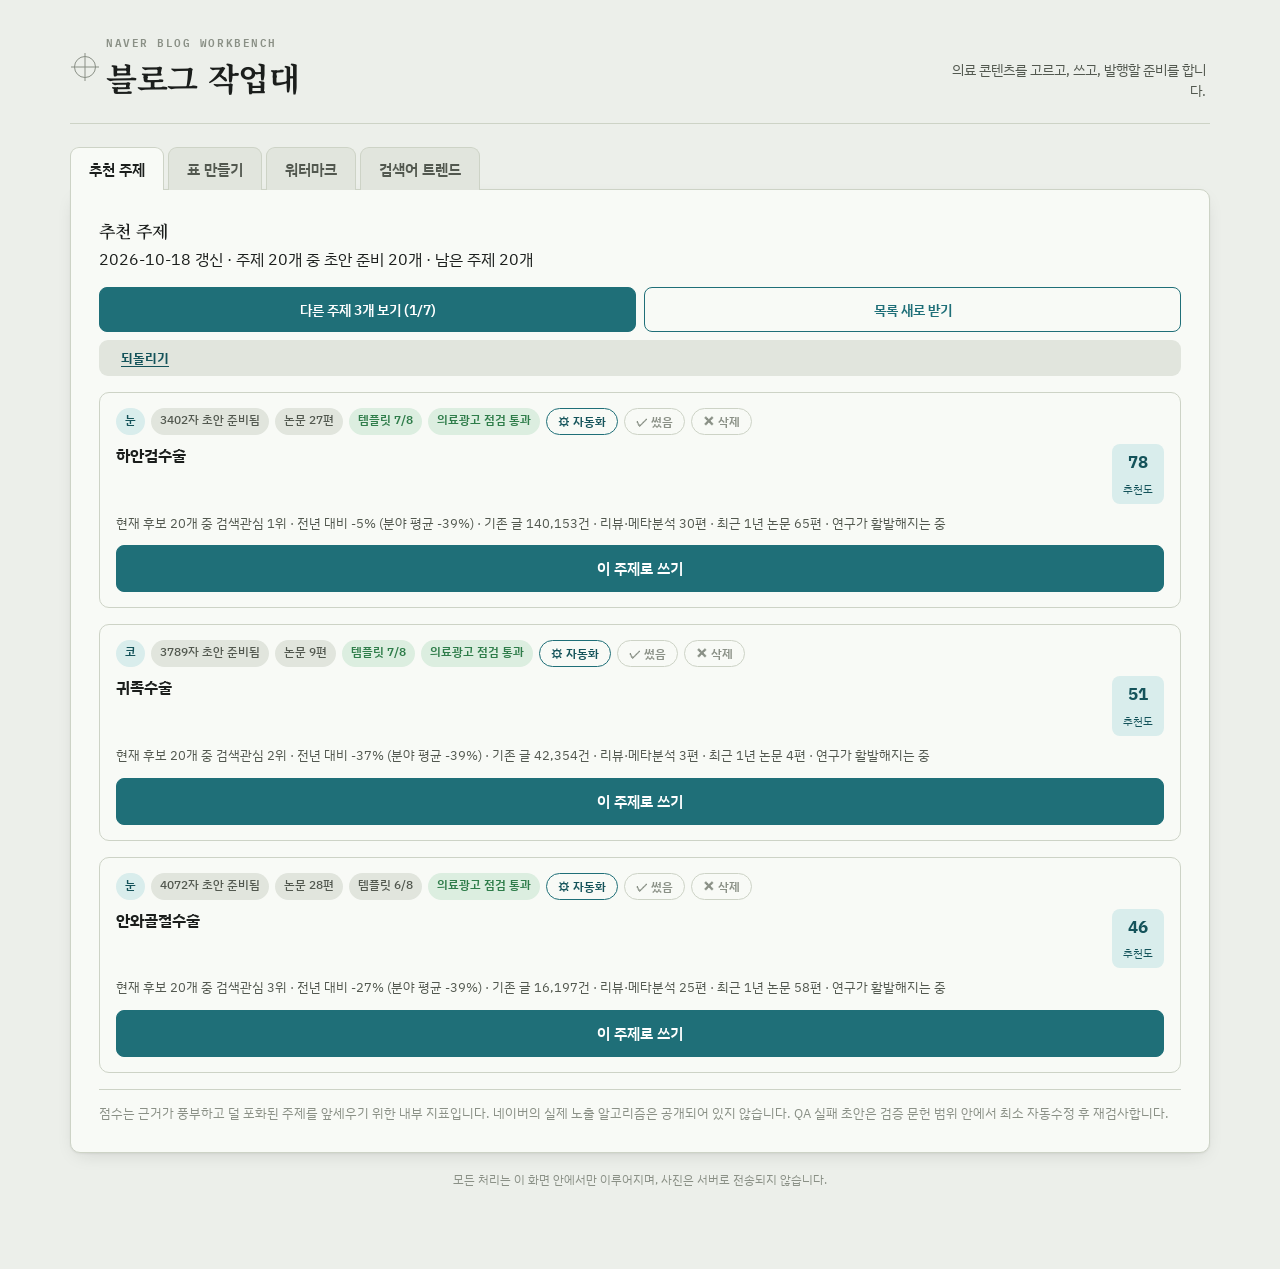
==== index.html @ 7693524a "Open the blog image ChatGPT project directly" ====
<!doctype html>
<html lang="ko">
<head>
<meta charset="utf-8">
<meta name="viewport" content="width=device-width, initial-scale=1, viewport-fit=cover">
<meta name="theme-color" content="#1F6F78">
<meta name="mobile-web-app-capable" content="yes">
<meta name="apple-mobile-web-app-capable" content="yes">
<meta name="apple-mobile-web-app-status-bar-style" content="black-translucent">
<meta name="apple-mobile-web-app-title" content="블로그 작업대">
<link rel="manifest" href="manifest.webmanifest">
<link rel="icon" href="icon-192.png">
<link rel="apple-touch-icon" href="icon-192.png">
<title>블로그 작업대</title>
</head>
<body>
<link rel="stylesheet" href="https://fonts.googleapis.com/css2?family=Noto+Serif+KR:wght@500;600;700&family=IBM+Plex+Sans+KR:wght@400;500;600;700&family=IBM+Plex+Mono:wght@500;600;700&display=swap">
<style>
  :root{
    --ink:#1B1E1C;
    --ink-soft:#52584F;
    --ink-faint:#8A9086;
    --paper:#ECEFEA;
    --paper-raised:#F8FAF6;
    --paper-sunken:#E1E5DD;
    --line:#CDD3C6;
    --accent:#1F6F78;
    --accent-strong:#14535A;
    --accent-soft:#D9EDEC;
    --good:#2F7D4A;
    --good-soft:#DCEEE0;
    --warn:#B87A1E;
    --warn-soft:#F3E7D2;
    --bad:#B8422E;
    --bad-soft:#F4DFD8;
    --shadow: 0 1px 2px rgba(27,30,28,0.06), 0 6px 20px -8px rgba(27,30,28,0.18);
    --radius: 10px;
  }
  @media (prefers-color-scheme: dark){
    :root:not([data-theme="light"]){
      --ink:#E9ECE6;
      --ink-soft:#A8AFA1;
      --ink-faint:#6E7468;
      --paper:#141713;
      --paper-raised:#1B1F1A;
      --paper-sunken:#10130F;
      --line:#33382F;
      --accent:#4FB8BE;
      --accent-strong:#7DD3D8;
      --accent-soft:#1E3A3A;
      --good:#5CB980;
      --good-soft:#1E332A;
      --warn:#E0A94A;
      --warn-soft:#3A2E1A;
      --bad:#E27860;
      --bad-soft:#3A241F;
      --shadow: 0 1px 2px rgba(0,0,0,0.3), 0 8px 24px -8px rgba(0,0,0,0.5);
    }
  }
  :root[data-theme="dark"]{
    --ink:#E9ECE6;
    --ink-soft:#A8AFA1;
    --ink-faint:#6E7468;
    --paper:#141713;
    --paper-raised:#1B1F1A;
    --paper-sunken:#10130F;
    --line:#33382F;
    --accent:#4FB8BE;
    --accent-strong:#7DD3D8;
    --accent-soft:#1E3A3A;
    --good:#5CB980;
    --good-soft:#1E332A;
    --warn:#E0A94A;
    --warn-soft:#3A2E1A;
    --bad:#E27860;
    --bad-soft:#3A241F;
    --shadow: 0 1px 2px rgba(0,0,0,0.3), 0 8px 24px -8px rgba(0,0,0,0.5);
  }

  *{box-sizing:border-box;}
  html,body{margin:0;padding:0;}
  body{
    background:var(--paper);
    color:var(--ink);
    font-family:"IBM Plex Sans KR","Apple SD Gothic Neo","Malgun Gothic",sans-serif;
    line-height:1.5;
    -webkit-font-smoothing:antialiased;
  }
  ::selection{ background:var(--accent-soft); color:var(--accent-strong); }

  .app{ max-width:1180px; margin:0 auto; padding:28px 20px 80px; }

  /* ---------- masthead ---------- */
  .masthead{
    display:flex; align-items:flex-end; justify-content:space-between; gap:16px;
    padding:6px 4px 22px;
    border-bottom:1px solid var(--line);
    margin-bottom:22px;
    flex-wrap:wrap;
  }
  .masthead-mark{
    display:flex; align-items:center; gap:10px;
  }
  .reg-mark{
    width:22px; height:22px; flex:none; position:relative;
    border:1px solid var(--ink-faint); border-radius:50%;
  }
  .reg-mark::before,.reg-mark::after{
    content:""; position:absolute; background:var(--ink-faint);
  }
  .reg-mark::before{ left:50%; top:-4px; bottom:-4px; width:1px; transform:translateX(-50%);}
  .reg-mark::after{ top:50%; left:-4px; right:-4px; height:1px; transform:translateY(-50%);}
  .kicker{
    font-family:"IBM Plex Mono",monospace; font-size:11px; letter-spacing:.14em;
    text-transform:uppercase; color:var(--ink-faint); font-weight:600;
  }
  h1{
    font-family:"Noto Serif KR",serif; font-weight:700;
    font-size:clamp(24px,3.4vw,32px); margin:2px 0 0; text-wrap:balance;
    letter-spacing:-.01em;
  }
  .tagline{
    margin:0; color:var(--ink-soft); font-size:14px; max-width:32ch; text-align:right;
  }

  /* ---------- tabs ---------- */
  /* Four tabs overflow a phone, so the strip scrolls sideways rather than
     wrapping — that keeps `main`'s top-left square corner meeting the row. */
  .tabs{
    display:flex; gap:4px; margin-bottom:0; overflow-x:auto;
    scrollbar-width:none; -ms-overflow-style:none;
  }
  .tabs::-webkit-scrollbar{ display:none; }
  .tab{
    font-family:"IBM Plex Sans KR",sans-serif; font-weight:600; font-size:14.5px;
    padding:11px 18px; border:1px solid var(--line); border-bottom:none;
    border-radius:9px 9px 0 0; background:var(--paper-sunken); color:var(--ink-soft);
    cursor:pointer; position:relative; top:1px; flex:none; white-space:nowrap;
  }
  @media (max-width:560px){ .tab{ padding:10px 13px; font-size:13.5px; } }
  .tab.active{
    background:var(--paper-raised); color:var(--ink); border-color:var(--line);
  }
  .tab:not(.active):hover{ color:var(--ink); background:var(--paper); }
  .tab:focus-visible{ outline:2px solid var(--accent); outline-offset:2px; }

  main{
    background:var(--paper-raised); border:1px solid var(--line); border-radius:0 10px 10px 10px;
    box-shadow:var(--shadow); padding:28px; margin-top:-1px;
  }
  .panel{ display:none; }
  .panel.active{ display:block; }

  /* ---------- generic building blocks ---------- */
  .grid2{ display:grid; grid-template-columns: 1fr 1fr; gap:26px; align-items:start; }
  @media (max-width:860px){ .grid2{ grid-template-columns:1fr; } }

  .field{ margin-bottom:18px; }
  .field label{
    display:flex; justify-content:space-between; align-items:baseline; gap:8px;
    font-size:13px; font-weight:600; color:var(--ink-soft); margin-bottom:6px;
  }
  .field label .count{
    font-family:"IBM Plex Mono",monospace; font-size:11.5px; color:var(--ink-faint);
    font-variant-numeric:tabular-nums; font-weight:500;
  }
  .field .hint{ font-size:12px; color:var(--ink-faint); margin-top:5px; }
  /* Deliberately plain: only standard properties, nothing that could stop a
     mobile browser handing taps and keystrokes to the control. 16px avoids
     Android/iOS zoom-on-focus. */
  input[type="text"], textarea, select{
    width:100%; font-family:inherit; font-size:16px; color:var(--ink);
    background:var(--paper-sunken); border:1px solid var(--line); border-radius:8px;
    padding:12px; resize:vertical;
  }
  input[type="text"]:focus, textarea:focus, select:focus{
    outline:none; border-color:var(--accent); box-shadow:0 0 0 3px var(--accent-soft);
  }
  textarea{ min-height:170px; line-height:1.6; }
  .paste-row{ display:flex; gap:8px; margin-bottom:8px; }
  .paste-row .btn{ flex:1; padding:13px 10px; font-size:14.5px; }

  h2.section-title{
    font-family:"Noto Serif KR",serif; font-size:17px; font-weight:600; margin:0 0 16px;
  }

  /* ---------- SEO score dial ---------- */
  .score-wrap{ display:flex; align-items:center; gap:18px; margin-bottom:20px; }
  .score-dial{ position:relative; width:104px; height:104px; flex:none; }
  .score-dial svg{ transform:rotate(-90deg); }
  .score-num{
    position:absolute; inset:0; display:flex; align-items:center; justify-content:center;
    flex-direction:column;
  }
  .score-num strong{
    font-family:"IBM Plex Mono",monospace; font-size:28px; font-variant-numeric:tabular-nums;
    line-height:1;
  }
  .score-num span{ font-size:9.5px; color:var(--ink-faint); letter-spacing:.06em; margin-top:2px;}
  .score-label-block{ }
  .score-tier{ font-family:"Noto Serif KR",serif; font-weight:600; font-size:16px; margin:0 0 3px;}
  .score-sub{ font-size:12.5px; color:var(--ink-soft); margin:0; max-width:34ch; }

  .checks{ display:flex; flex-direction:column; gap:10px; }
  .check-row{
    border:1px solid var(--line); border-radius:8px; padding:10px 12px; background:var(--paper);
  }
  .check-head{ display:flex; align-items:center; gap:8px; }
  .dot{ width:8px; height:8px; border-radius:50%; flex:none; }
  .dot.good{ background:var(--good); }
  .dot.warn{ background:var(--warn); }
  .dot.bad{ background:var(--bad); }
  .dot.neutral{ background:var(--ink-faint); }
  .check-title{ font-size:13.5px; font-weight:600; flex:1; }
  .check-detail{ font-size:12.5px; color:var(--ink-soft); margin:6px 0 0; line-height:1.55; }
  .meter{
    position:relative; height:6px; border-radius:4px; background:var(--paper-sunken);
    margin-top:8px; overflow:hidden;
  }
  .meter .zone{ position:absolute; top:0; bottom:0; background:var(--good-soft); }
  .meter .fill{ position:absolute; top:0; bottom:0; left:0; border-radius:4px; transition:width .2s ease; }
  .meter .fill.good{ background:var(--good); }
  .meter .fill.warn{ background:var(--warn); }
  .meter .fill.bad{ background:var(--bad); }

  /* ---------- watermark tool ---------- */
  .dropzone{
    display:block; border:1.5px dashed var(--line); border-radius:10px; padding:22px; text-align:center;
    cursor:pointer; background:var(--paper); transition:border-color .15s, background .15s;
  }
  .dropzone.drag{ border-color:var(--accent); background:var(--accent-soft); }
  .dropzone p{ margin:6px 0 0; font-size:13px; color:var(--ink-soft); }
  .dropzone strong{ font-family:"Noto Serif KR",serif; font-size:14.5px; }
  .dropzone:focus-visible{ outline:2px solid var(--accent); outline-offset:2px; }
  .native-file-fallback{
    display:block; width:100%; margin-top:8px; font-size:12.5px; color:var(--ink-soft);
    font-family:inherit;
  }

  .thumbstrip{ display:flex; flex-wrap:wrap; gap:8px; margin-top:12px; }
  .thumb{
    position:relative; width:64px; height:64px; border-radius:7px; overflow:hidden;
    border:2px solid var(--line); cursor:pointer; background:var(--paper-sunken);
  }
  .thumb.selected{ border-color:var(--accent); }
  .thumb img{ width:100%; height:100%; object-fit:cover; display:block; }
  .thumb .rm{
    position:absolute; top:2px; right:2px; width:16px; height:16px; border-radius:50%;
    background:rgba(0,0,0,.55); color:#fff; border:none; font-size:10px; line-height:16px;
    padding:0; cursor:pointer;
  }

  .seg{ display:flex; border:1px solid var(--line); border-radius:8px; overflow:hidden; }
  .seg button{
    flex:1; padding:9px 10px; font-size:13px; font-weight:600; font-family:inherit;
    background:var(--paper-sunken); color:var(--ink-soft); border:none; cursor:pointer;
    border-right:1px solid var(--line);
  }
  .seg button:last-child{ border-right:none; }
  .seg button.active{ background:var(--accent); color:#fff; }

  .posgrid{
    display:grid; grid-template-columns:repeat(3,1fr); gap:5px; width:132px;
  }
  .posgrid button{
    width:40px; height:40px; border:1px solid var(--line); background:var(--paper-sunken);
    border-radius:6px; cursor:pointer; position:relative;
  }
  .posgrid button::after{
    content:""; position:absolute; width:7px; height:7px; border-radius:50%;
    background:var(--ink-faint); top:50%; left:50%; transform:translate(-50%,-50%);
  }
  .posgrid button.active{ background:var(--accent-soft); border-color:var(--accent); }
  .posgrid button.active::after{ background:var(--accent); }

  .slider-row{ display:flex; align-items:center; gap:10px; }
  .slider-row input[type=range]{ flex:1; accent-color:var(--accent); }
  .slider-row .val{
    font-family:"IBM Plex Mono",monospace; font-size:12px; width:44px; text-align:right;
    color:var(--ink-soft); font-variant-numeric:tabular-nums;
  }
  .row2{ display:grid; grid-template-columns:1fr 1fr; gap:12px; }
  .swatch-row{ display:flex; align-items:center; gap:10px; }
  input[type=color]{
    width:38px; height:32px; padding:0; border:1px solid var(--line); border-radius:6px;
    background:none; cursor:pointer;
  }

  .preview-frame{
    border:1px solid var(--line); border-radius:10px; overflow:hidden; background:
      repeating-conic-gradient(var(--paper-sunken) 0% 25%, var(--paper) 0% 50%) 0 0/16px 16px;
    display:flex; align-items:center; justify-content:center; min-height:220px;
  }
  .preview-frame canvas{ max-width:100%; display:block; }
  .preview-empty{ color:var(--ink-faint); font-size:13px; padding:60px 20px; text-align:center; }

  .btn{
    font-family:inherit; font-weight:600; font-size:13.5px; padding:10px 18px;
    border-radius:8px; border:1px solid var(--accent); background:var(--accent); color:#fff;
    cursor:pointer;
  }
  .btn:hover{ background:var(--accent-strong); border-color:var(--accent-strong); }
  .btn.ghost{ background:transparent; color:var(--accent); }
  .btn.ghost:hover{ background:var(--accent-soft); }
  .btn:disabled{ opacity:.45; cursor:not-allowed; background:var(--ink-faint); border-color:var(--ink-faint); }
  .btn-row{ display:flex; gap:10px; margin-top:14px; flex-wrap:wrap; }

  /* 표 만들기. 칸은 눌러서 고칠 수 있고(붙여 넣기 전에 숫자 하나 고치려고 다시
     만드는 건 낭비다), 복사는 화면이 아니라 이 칸들에서 바로 읽어 간다. */
  .tbl-title{ font-weight:700; font-size:15px; margin:18px 0 8px; }
  .tbl-wrap{ overflow-x:auto; border:1px solid var(--line); border-radius:var(--radius); background:var(--paper-raised); }
  .tbl-grid{ border-collapse:collapse; width:100%; font-size:13px; }
  .tbl-grid th, .tbl-grid td{
    border:1px solid var(--line); padding:8px 10px; text-align:left;
    min-width:84px; vertical-align:top; line-height:1.5;
  }
  .tbl-grid th{ background:var(--paper-sunken); font-weight:600; }
  .tbl-grid [contenteditable]:focus{ outline:2px solid var(--accent); outline-offset:-2px; }
  .tbl-grid td.copied, .tbl-grid th.copied{ background:var(--good-soft); }
  .tbl-caption{ font-size:12px; color:var(--ink-faint); margin:8px 0 0; }
  .tbl-warn{
    margin-top:12px; padding:10px 12px; border-radius:8px;
    background:var(--warn-soft); color:var(--ink); font-size:12.5px; line-height:1.6;
  }
  .tbl-how{ margin-top:22px; font-size:12.5px; color:var(--ink-soft); }
  .tbl-how summary{ cursor:pointer; font-weight:600; color:var(--accent); }
  .tbl-how ol{ margin:10px 0 0; padding-left:20px; line-height:1.8; }

  .status-line{
    font-family:"IBM Plex Mono",monospace; font-size:12px; color:var(--ink-soft);
    margin-top:10px; min-height:16px;
  }

  .card{
    border:1px solid var(--line); border-radius:10px; padding:18px; background:var(--paper);
    margin-bottom:16px;
  }
  .template-steps{ display:grid; gap:10px; margin:14px 0; }
  .template-step{ display:flex; gap:10px; align-items:flex-start; padding:12px 14px; background:var(--paper-sunken); border-radius:10px; }
  .template-step b{ flex:0 0 24px; width:24px; height:24px; border-radius:50%; display:grid; place-items:center; background:var(--ink); color:var(--paper); font-size:12px; }
  .template-step span{ line-height:1.55; }
  .template-output{ min-height:300px; font-family:'IBM Plex Mono',monospace; font-size:12px; line-height:1.65; }
  .template-checks{ display:grid; gap:8px; margin-top:12px; }
  .template-check{ display:flex; gap:8px; align-items:flex-start; font-size:13px; line-height:1.45; }
  .template-check::before{ content:'✓'; color:var(--good); font-weight:800; }

  footer.note{
    margin-top:18px; font-size:12px; color:var(--ink-faint); text-align:center;
  }

  /* ---------- pre-publish check ---------- */
  .manual-list{ display:flex; flex-direction:column; gap:2px; }
  .manual-item{
    display:flex; align-items:flex-start; gap:10px; padding:10px 12px;
    border:1px solid var(--line); border-radius:8px; background:var(--paper);
    cursor:pointer; margin-bottom:6px;
  }
  .manual-item input{ margin:2px 0 0; width:17px; height:17px; accent-color:var(--accent); flex:none; }
  .manual-item span{ font-size:13.5px; line-height:1.5; }
  .manual-item.done span{ color:var(--ink-faint); text-decoration:line-through; }

  .tagbox{
    border:1px solid var(--line); border-radius:10px; background:var(--paper);
    padding:12px; min-height:120px; display:flex; flex-wrap:wrap; gap:7px; align-content:flex-start;
  }
  .tag{
    font-size:13px; font-weight:600; padding:7px 12px; border-radius:99px;
    border:1px solid var(--accent); background:var(--accent); color:#fff;
    cursor:pointer; font-family:inherit;
  }
  .tag.off{ background:transparent; color:var(--ink-faint); border-color:var(--line); }

  /* ---------- resize tool ---------- */
  .summary-row{ display:flex; align-items:center; gap:12px; flex-wrap:wrap; }
  .sum-label{ display:block; font-size:11px; color:var(--ink-faint); letter-spacing:.04em; }
  .summary-row strong{
    font-family:"IBM Plex Mono",monospace; font-size:17px; font-variant-numeric:tabular-nums;
  }
  .sum-arrow{ color:var(--ink-faint); font-size:16px; }
  .sum-save{
    margin-left:auto; font-weight:700; font-size:14px; color:var(--good);
    background:var(--good-soft); padding:5px 11px; border-radius:99px;
  }
  .rz-item{
    display:flex; align-items:center; gap:11px; padding:9px 11px; margin-bottom:7px;
    border:1px solid var(--line); border-radius:9px; background:var(--paper);
  }
  .rz-item img{
    width:46px; height:46px; object-fit:cover; border-radius:6px; flex:none;
    background:var(--paper-sunken);
  }
  .rz-meta{ flex:1; min-width:0; }
  .rz-name{
    font-size:12.5px; font-weight:600; white-space:nowrap; overflow:hidden;
    text-overflow:ellipsis;
  }
  .rz-size{
    font-family:"IBM Plex Mono",monospace; font-size:11.5px; color:var(--ink-soft);
    font-variant-numeric:tabular-nums; margin-top:3px;
  }
  .rz-cut{ font-weight:700; font-size:12.5px; color:var(--good); flex:none; }
  .rz-cut.none{ color:var(--ink-faint); }
  .rz-item .btn{ padding:7px 11px; font-size:12px; flex:none; }

  /* ---------------- draft inbox ---------------- */
  .inbox-head{
    display:flex; align-items:flex-start; justify-content:space-between;
    gap:12px; margin-bottom:16px;
  }
  .inbox-head .btn{ flex:none; padding:9px 14px; font-size:13px; }
  .draft-card{
    border:1px solid var(--line); border-radius:var(--radius);
    background:var(--paper-raised); margin-bottom:16px; overflow:hidden;
  }
  .draft-top{ padding:15px 16px 14px; }
  .draft-badges{ display:flex; flex-wrap:wrap; gap:6px; margin-bottom:9px; }
  .badge{
    font-size:11.5px; font-weight:600; padding:3px 9px; border-radius:999px;
    background:var(--accent-soft); color:var(--accent-strong); white-space:nowrap;
  }
  .badge.meta{ background:var(--paper-sunken); color:var(--ink-soft); font-weight:500; }
  .badge.warn{ background:var(--warn-soft); color:var(--warn); }
  .badge.good{ background:var(--good-soft); color:var(--good); }
  .draft-subject{ font-size:15px; font-weight:700; margin:0 0 12px; line-height:1.4; }

  .title-pick{ display:flex; flex-direction:column; gap:7px; margin-bottom:13px; }
  .title-opt{
    display:flex; align-items:flex-start; gap:9px; padding:10px 12px; cursor:pointer;
    border:1px solid var(--line); border-radius:8px; background:var(--paper);
    font-size:14px; line-height:1.45;
  }
  .title-opt input{ margin:3px 0 0; flex:none; accent-color:var(--accent); }
  .title-opt.sel{ border-color:var(--accent); background:var(--accent-soft); }

  .draft-actions{ display:flex; gap:8px; flex-wrap:wrap; }
  .draft-actions .btn{ flex:1 1 140px; padding:12px 10px; font-size:14px; }

  .draft-body{
    border-top:1px solid var(--line); padding:14px 16px; background:var(--paper);
    font-size:14.5px; line-height:1.75; white-space:pre-wrap; word-break:break-word;
    max-height:260px; overflow:auto;
  }
  .draft-body.open{ max-height:none; }
  .draft-body h4{
    margin:16px 0 6px; font-size:14.5px; font-weight:700; color:var(--accent-strong);
  }
  .draft-body h4:first-child{ margin-top:0; }
  /* 상담 질문 코너의 Q 줄. 본문은 pre-wrap 이라 블록 요소를 끼우면 줄간격이
     흐트러지므로, 줄바꿈을 건드리지 않는 인라인 요소로만 강조한다. */
  .draft-body .faq-q{ color:var(--accent-strong); font-weight:700; }
  .draft-more{
    width:100%; border:none; border-top:1px solid var(--line); background:var(--paper-sunken);
    color:var(--ink-soft); font-family:inherit; font-size:13px; font-weight:600;
    padding:10px; cursor:pointer;
  }
  .draft-sec{ border-top:1px solid var(--line); padding:13px 16px; }
  .draft-sec h4{ margin:0 0 8px; font-size:12.5px; font-weight:700;
                 letter-spacing:.04em; text-transform:uppercase; color:var(--ink-faint); }
  .draft-sec ul{ margin:0; padding-left:17px; font-size:13.5px; line-height:1.7;
                 color:var(--ink-soft); }
  .draft-sec ul li{ margin-bottom:3px; }
  .draft-tags{ display:flex; flex-wrap:wrap; gap:6px; }
  .draft-tags span{
    font-size:12.5px; padding:4px 10px; border-radius:999px;
    background:var(--paper-sunken); color:var(--ink-soft);
  }

  /* topic-first: the card is a subject you choose, and the draft is what
     unfolds underneath it once you do. */
  .topic-card{ cursor:pointer; }
  .topic-card.open{ cursor:default; border-color:var(--accent); }
  .topic-head{ padding:15px 16px; }
  .topic-row{ display:flex; align-items:flex-start; gap:12px; }
  .topic-name{ flex:1; font-size:16px; font-weight:700; line-height:1.4; margin:0; }
  .topic-score{
    flex:none; text-align:center; min-width:52px; padding:5px 8px; border-radius:8px;
    background:var(--accent-soft); color:var(--accent-strong);
  }
  .topic-score b{ display:block; font-size:17px; font-variant-numeric:tabular-nums; }
  .topic-score span{ font-size:10.5px; letter-spacing:.03em; }
  .topic-why{
    margin:9px 0 0; font-size:13px; line-height:1.6; color:var(--ink-soft);
  }
  .topic-open{
    margin-top:12px; width:100%; padding:12px; font-size:14.5px;
  }
  .inbox-actions{ display:flex; gap:8px; margin:4px 0 18px; }
  .inbox-actions .btn{ flex:1; padding:12px 10px; font-size:14px; }
  .inbox-note{
    font-size:12.5px; line-height:1.65; color:var(--ink-faint);
    margin:16px 0 0; padding-top:13px; border-top:1px solid var(--line);
  }
  /* ---------------- watermark presets ---------------- */
  .preset-bar{
    border:1px solid var(--line); border-radius:var(--radius);
    background:var(--paper-raised); padding:13px 14px; margin-bottom:18px;
  }
  .preset-head{
    display:flex; align-items:center; justify-content:space-between;
    gap:10px; margin-bottom:10px;
  }
  .preset-title{ font-size:14px; font-weight:700; }
  .preset-head .btn{ flex:none; padding:8px 13px; font-size:13px; }
  .preset-chips{ display:flex; flex-wrap:wrap; gap:7px; }
  .preset-chip{
    display:inline-flex; align-items:center; gap:0; padding:0; overflow:hidden;
    border:1px solid var(--line); border-radius:999px; background:var(--paper);
  }
  .preset-chip.active{ border-color:var(--accent); background:var(--accent-soft); }
  .preset-chip .use{
    border:none; background:none; cursor:pointer; font-family:inherit;
    font-size:13px; font-weight:600; color:var(--ink); padding:7px 4px 7px 13px;
    max-width:150px; overflow:hidden; text-overflow:ellipsis; white-space:nowrap;
  }
  .preset-chip.active .use{ color:var(--accent-strong); }
  .preset-chip .del{
    border:none; background:none; cursor:pointer; color:var(--ink-faint);
    font-size:14px; line-height:1; padding:7px 11px 7px 6px;
  }
  .preset-chip .del:hover{ color:var(--bad); }
  .preset-empty{ font-size:13px; color:var(--ink-faint); line-height:1.6; }

  /* ---------------- search trend ---------------- */
  .seg{
    display:flex; gap:0; margin:4px 0 10px; border:1px solid var(--line);
    border-radius:9px; overflow:hidden; background:var(--paper-raised);
  }
  .seg-btn{
    flex:1; padding:11px 6px; border:none; background:none; cursor:pointer;
    font-family:inherit; font-size:13px; font-weight:600; color:var(--ink-soft);
    border-right:1px solid var(--line); white-space:nowrap;
  }
  .seg-btn:last-child{ border-right:none; }
  .seg-btn.active{ background:var(--accent); color:#fff; }

  .trend-cat{ margin-bottom:24px; }
  .trend-cat h3{
    margin:0 0 3px; font-size:15px; font-weight:700;
  }
  .trend-cat .cat-note{
    margin:0 0 12px; font-size:12.5px; color:var(--ink-faint); line-height:1.5;
  }
  .kw-row{
    display:flex; align-items:center; gap:11px; padding:11px 12px;
    border:1px solid var(--line); border-radius:9px; background:var(--paper-raised);
    margin-bottom:7px;
  }
  .kw-rank{
    flex:none; width:22px; height:22px; border-radius:6px; font-size:12px;
    font-weight:700; display:flex; align-items:center; justify-content:center;
    background:var(--paper-sunken); color:var(--ink-soft);
    font-variant-numeric:tabular-nums;
  }
  .kw-row:nth-child(1) .kw-rank{ background:var(--accent-soft); color:var(--accent-strong); }
  .kw-main{ flex:1; min-width:0; }
  .kw-name{ font-size:14.5px; font-weight:600; margin:0; }
  .kw-name .low{
    font-size:11px; font-weight:500; color:var(--ink-faint); margin-left:5px;
  }
  .kw-spark{ display:block; margin-top:5px; width:100%; height:20px; }
  .kw-delta{
    flex:none; text-align:right; font-size:15px; font-weight:700;
    font-variant-numeric:tabular-nums; min-width:64px;
  }
  .kw-delta.up{ color:var(--good); }
  .kw-delta.down{ color:var(--bad); }
  .kw-delta.flat{ color:var(--ink-faint); }
  .kw-delta small{ display:block; font-size:10.5px; font-weight:500; color:var(--ink-faint); }
  .trend-more{
    width:100%; padding:10px; margin-top:2px; border:1px dashed var(--line);
    border-radius:9px; background:none; color:var(--ink-soft);
    font-family:inherit; font-size:13px; font-weight:600; cursor:pointer;
  }

  /* 썼거나 마음에 들지 않는 주제는 흐리게 두지 않고 목록에서 뺀다. 흐리게만 두면
     화면이 지워야 할 것들로 계속 차오르고, 남은 주제를 세기도 어렵다. */
  .topic-card.leaving{
    opacity:0; transform:translateY(-6px);
    transition:opacity .18s ease, transform .18s ease;
  }
  .auto-btn, .done-btn, .drop-btn{
    background:none; border:1px solid var(--line); border-radius:999px;
    color:var(--ink-faint); font-family:inherit; font-size:12px; font-weight:600;
    padding:4px 11px; cursor:pointer; flex:none;
  }
  .auto-btn{ border-color:var(--accent); color:var(--accent-strong); }
  .auto-btn.running{ background:var(--accent-soft); cursor:wait; }
  .auto-btn.saved{ border-color:var(--good); color:var(--good); }
  .done-btn:hover{ border-color:var(--good); color:var(--good); }
  .drop-btn:hover{ border-color:var(--warn); color:var(--warn); }
  .automation-state{
    display:none; margin:10px 0 0; padding:9px 11px; border-radius:8px;
    background:var(--accent-soft); color:var(--accent-strong);
    font-size:12.5px; line-height:1.55;
  }
  .automation-state.show{ display:block; }
  .automation-state.error{ background:var(--warn-soft); color:var(--warn); }
  .automation-state.saved{ background:var(--good-soft); color:var(--good); }
  .automation-review{ margin-top:12px; padding:12px; border:1px solid var(--line); border-radius:10px; background:var(--paper-sunken); }
  .automation-review h4{ margin:0 0 5px; font-size:15px; }
  .automation-review-guide{ margin:0 0 12px; color:var(--ink-soft); font-size:12.5px; line-height:1.6; }
  .automation-images{ display:grid; grid-template-columns:repeat(auto-fit,minmax(220px,1fr)); gap:12px; }
  .automation-image{ padding:10px; border:1px solid var(--line); border-radius:9px; background:var(--paper); }
  .automation-image img{ display:block; width:100%; aspect-ratio:1/1; object-fit:contain; border-radius:7px; background:#fff; cursor:zoom-in; }
  .automation-image strong{ display:block; margin:8px 0 3px; font-size:13px; }
  .automation-image p{ margin:0 0 7px; color:var(--ink-soft); font-size:12px; line-height:1.5; }
  .automation-image textarea{ width:100%; min-height:62px; resize:vertical; padding:7px; border:1px solid var(--line); border-radius:7px; font:inherit; font-size:12px; }
  .automation-image-actions{ display:flex; gap:6px; flex-wrap:wrap; margin-top:8px; }
  .automation-image-actions a,.automation-image-actions button,.automation-upload{ border:1px solid var(--line); border-radius:7px; background:var(--paper); color:var(--ink); padding:6px 8px; font:inherit; font-size:12px; font-weight:700; cursor:pointer; text-decoration:none; }
  .automation-use{ display:flex; align-items:center; gap:6px; margin-top:8px; font-size:12px; }
  .automation-save{ width:100%; margin-top:12px; }
  .automation-lightbox{
    position:fixed; inset:0; z-index:10000; display:flex; align-items:center; justify-content:center;
    padding:60px 16px 20px; background:rgba(0,0,0,.9); cursor:zoom-out;
  }
  .automation-lightbox img{
    display:block; max-width:100%; max-height:calc(100dvh - 80px); width:auto; height:auto;
    object-fit:contain; border-radius:9px; background:#fff; cursor:default;
  }
  .automation-lightbox-close{
    position:fixed; top:max(12px,env(safe-area-inset-top)); right:max(14px,env(safe-area-inset-right));
    width:42px; height:42px; border:1px solid rgba(255,255,255,.5); border-radius:999px;
    background:rgba(0,0,0,.55); color:#fff; font:700 27px/1 sans-serif; cursor:pointer;
  }
  body.automation-lightbox-open{ overflow:hidden; }
  .inbox-status{
    display:flex; align-items:center; gap:10px; flex-wrap:wrap;
    margin:-10px 0 16px; padding:9px 12px; border-radius:9px;
    background:var(--paper-sunken); color:var(--ink-soft); font-size:13px;
  }
  .link-btn{
    background:none; border:none; padding:0; cursor:pointer; flex:none;
    color:var(--accent-strong); font-family:inherit; font-size:13px; font-weight:700;
    text-decoration:underline; text-underline-offset:3px;
  }
  .ad-hit{
    font-size:13px; line-height:1.65; padding:9px 11px; border-radius:7px;
    background:var(--warn-soft); color:var(--ink); margin-bottom:7px;
  }
  .ad-hit b{ color:var(--warn); }
  .ad-hit .ctx{ display:block; color:var(--ink-soft); font-size:12px; margin-top:3px; }
  @media (prefers-reduced-motion: reduce){
    .topic-card.leaving{ transition:none; }
  }
  .inbox-empty{
    border:1px dashed var(--line); border-radius:var(--radius); padding:34px 20px;
    text-align:center; color:var(--ink-soft); font-size:14px; line-height:1.7;
  }

  /* ---------- medical diagram generator + library ---------- */
  .chip-row{ display:flex; flex-wrap:wrap; gap:7px; margin-top:2px; }
  .preset-chip-btn{
    font-family:inherit; font-size:12.5px; font-weight:600; padding:6px 12px;
    border-radius:999px; border:1px solid var(--line); background:var(--paper-sunken);
    color:var(--ink-soft); cursor:pointer;
  }
  .preset-chip-btn.active{ border-color:var(--accent); background:var(--accent-soft); color:var(--accent-strong); }
  .check-chip{
    display:inline-flex; align-items:center; gap:6px; font-size:12.5px; font-weight:600;
    padding:6px 11px; border-radius:999px; border:1px solid var(--line);
    background:var(--paper-sunken); color:var(--ink-soft); cursor:pointer;
  }
  .check-chip input{ accent-color:var(--accent); margin:0; }

  .spec-view{
    border:1px solid var(--line); border-radius:10px; padding:16px; background:var(--paper);
    font-size:13.5px; line-height:1.75;
  }
  .spec-view h4{
    margin:0 0 8px; font-size:12.5px; font-weight:700; letter-spacing:.04em;
    text-transform:uppercase; color:var(--ink-faint);
  }
  .spec-row{ display:flex; gap:8px; margin-bottom:3px; }
  .spec-row .k{ flex:none; width:78px; color:var(--ink-faint); font-weight:600; }
  .spec-check{ margin:0 0 12px; padding-left:0; list-style:none; }
  .spec-check li{ padding:3px 0; }
  .spec-check label{ display:flex; align-items:center; gap:8px; cursor:pointer; }
  .spec-check input[type="checkbox"]{ accent-color:var(--good); margin:0; flex:none; width:16px; height:16px; }
  .spec-check li.spec-struct-off label{ color:var(--ink-faint); text-decoration:line-through; }
  .spec-empty-note{ color:var(--ink-faint); font-style:italic; }
  .spec-revise-panel{ margin-top:14px; padding-top:14px; border-top:1px dashed var(--line); }
  .spec-revise-panel textarea{ min-height:64px; }
  /* 그 자리에서 고칠 수 있는 값 — 눌러서 바로 편집. */
  .spec-edit{
    border-bottom:1px dashed var(--line); border-radius:2px; padding:1px 2px;
    cursor:text; outline:none; display:inline-block; min-width:2em;
  }
  .spec-edit:hover{ background:var(--paper-sunken); }
  .spec-edit:focus{
    background:var(--paper-sunken); border-bottom-color:var(--accent);
    box-shadow:0 0 0 2px var(--accent-soft, rgba(31,111,120,.18));
  }

  .qa-issue{
    font-size:13px; line-height:1.6; padding:10px 12px; border-radius:8px;
    margin-bottom:7px; background:var(--warn-soft); color:var(--ink);
  }
  .qa-issue.high{ background:var(--bad-soft); }
  .qa-issue .sev{ font-weight:700; margin-right:4px; }
  .qa-issue.high .sev{ color:var(--bad); }
  .qa-issue.medium .sev{ color:var(--warn); }
  .qa-issue.low .sev{ color:var(--ink-soft); }
  .qa-pass{
    display:flex; align-items:center; gap:8px; padding:12px 14px; border-radius:8px;
    background:var(--good-soft); color:var(--good); font-weight:700; font-size:13.5px;
  }

  .dg-image-frame{
    border:1px solid var(--line); border-radius:10px; overflow:hidden; margin:14px 0;
    background:var(--paper-sunken);
  }
  .dg-image-frame img{ display:block; width:100%; height:auto; }

  /* ---------- diagram library ---------- */
  .lib-toolbar{ display:flex; flex-wrap:wrap; gap:8px; margin-bottom:14px; }
  .lib-toolbar input[type="text"]{ flex:1 1 200px; }
  .lib-toolbar select{ flex:1 1 120px; width:auto; }
  .lib-grid{
    display:grid; grid-template-columns:repeat(auto-fill, minmax(190px, 1fr)); gap:14px;
  }
  .lib-card{
    border:1px solid var(--line); border-radius:10px; overflow:hidden; background:var(--paper);
    display:flex; flex-direction:column;
  }
  .lib-card .thumb{
    aspect-ratio:4/3; background:var(--paper-sunken); overflow:hidden;
    display:flex; align-items:center; justify-content:center;
  }
  .lib-card .thumb img{ width:100%; height:100%; object-fit:cover; display:block; }
  .lib-card .thumb .ph{ color:var(--ink-faint); font-size:12px; }
  .lib-card-body{ padding:11px 12px; display:flex; flex-direction:column; gap:6px; flex:1; }
  .lib-card-title{ font-size:13.5px; font-weight:700; line-height:1.4; margin:0; }
  .lib-card-meta{ font-size:11.5px; color:var(--ink-faint); }
  .lib-card-tags{ display:flex; flex-wrap:wrap; gap:4px; }
  .lib-card-tags span{
    font-size:10.5px; padding:2px 7px; border-radius:999px;
    background:var(--paper-sunken); color:var(--ink-soft);
  }
  .lib-card-actions{ display:flex; gap:6px; margin-top:auto; padding-top:4px; flex-wrap:wrap; }
  .lib-card-actions .btn{ flex:1 1 auto; padding:7px 8px; font-size:12px; }
  .lib-verified{
    display:inline-flex; align-items:center; gap:4px; font-size:11px; font-weight:700;
    color:var(--good);
  }
  .lib-empty{
    grid-column:1/-1; border:1px dashed var(--line); border-radius:var(--radius);
    padding:34px 20px; text-align:center; color:var(--ink-soft); font-size:14px; line-height:1.7;
  }
  .version-row{
    display:flex; align-items:center; gap:10px; padding:8px 10px; border:1px solid var(--line);
    border-radius:8px; margin-bottom:7px; font-size:12.5px;
  }
  .version-row img{ width:44px; height:44px; object-fit:cover; border-radius:6px; flex:none; }
  .version-row .meta{ flex:1; color:var(--ink-soft); }

  /* Landscape on a phone is short, not small: keep the two-column split but
     claw back vertical space so the input boxes and the score stay on screen. */
  @media (max-height: 560px) and (orientation: landscape){
    .draft-body{ max-height:180px; }
    .app{ padding:12px 16px 32px; }
    .masthead{ padding-bottom:12px; margin-bottom:14px; }
    h1{ font-size:20px; }
    .tagline{ display:none; }
    main{ padding:16px; }
    .grid2{ gap:16px; }
    textarea{ min-height:110px; }
    .score-wrap{ margin-bottom:14px; }
    .score-dial{ width:76px; height:76px; }
    .score-dial svg{ width:76px; height:76px; }
    .score-num strong{ font-size:21px; }
    h2.section-title{ margin-bottom:10px; }
    .preview-frame{ min-height:140px; }
  }

  @media (prefers-reduced-motion: reduce){
    *{ transition:none !important; animation:none !important; }
  }
</style>

<div class="app">
  <div class="masthead">
    <div class="masthead-mark">
      <span class="reg-mark" aria-hidden="true"></span>
      <div>
        <div class="kicker">NAVER BLOG WORKBENCH</div>
        <h1>블로그 작업대</h1>
      </div>
    </div>
    <p class="tagline">의료 콘텐츠를 고르고, 쓰고, 발행할 준비를 합니다.</p>
  </div>

  <nav class="tabs" role="tablist">
    <button class="tab active" data-tab="inbox" role="tab" aria-selected="true">추천 주제</button>
    <button class="tab" data-tab="table" role="tab" aria-selected="false">표 만들기</button>
    <button class="tab" data-tab="wm" role="tab" aria-selected="false">워터마크</button>
    <button class="tab" data-tab="trend" role="tab" aria-selected="false">검색어 트렌드</button>
  </nav>

  <main>
    <!-- ============ DRAFT INBOX PANEL ============ -->
    <section id="panel-inbox" class="panel active">
      <div class="inbox-head">
        <div>
          <h2 class="section-title" style="margin:0;">추천 주제</h2>
          <p class="hint" id="inboxMeta" style="margin:4px 0 0;">불러오는 중…</p>
        </div>
      </div>
      <div class="inbox-actions">
        <button type="button" class="btn" id="inboxNextBtn">다른 주제 3개 보기</button>
        <button type="button" class="btn ghost" id="inboxReloadBtn">목록 새로 받기</button>
      </div>
      <div class="inbox-status" id="inboxStatus" hidden>
        <span id="inboxStatusText"></span>
        <button type="button" class="link-btn" id="inboxUndoBtn">되돌리기</button>
      </div>
      <div id="inboxList"></div>
      <p class="inbox-note" id="inboxNote"></p>
    </section>

    <!-- ============ TABLE BUILDER ============ -->
    <section id="panel-table" class="panel">
      <div class="inbox-head">
        <div>
          <h2 class="section-title" style="margin:0;">표 만들기</h2>
          <p class="hint" style="margin:4px 0 0;">칸 내용을 미리 만들어 둡니다. 표 자체는 스마트에디터로 만드셔야 네이티브 표로 노출됩니다.</p>
        </div>
      </div>

      <div class="field">
        <label for="tblTopic">주제</label>
        <input type="text" id="tblTopic" placeholder="예) 남자 쌍꺼풀" />
      </div>
      <div class="field">
        <label for="tblKind">표 종류</label>
        <select id="tblKind">
          <option>회복 경과</option>
          <option>수술 방법 비교</option>
          <option>대상 / 비대상</option>
          <option>장단점</option>
          <option>자유</option>
        </select>
      </div>
      <div class="field">
        <label for="tblNote">추가 설명 <span class="count">(선택)</span></label>
        <input type="text" id="tblNote" placeholder="예) 절개와 매몰을 나눠서" />
      </div>
      <div class="btn-row">
        <button type="button" class="btn" id="tblRunBtn">표 만들기</button>
      </div>
      <p class="hint" id="tblStatus" style="margin-top:10px;"></p>

      <div id="tblResult"></div>

      <details class="tbl-how">
        <summary>네이버에 붙여 넣는 법</summary>
        <ol>
          <li>네이버 블로그 앱 대신 <b>모바일 브라우저</b>에서 글을 열고 <b>PC 버전으로 보기</b>를 켭니다.</li>
          <li>스마트에디터 툴바의 <b>표</b>로 필요한 크기의 빈 표를 넣습니다.</li>
          <li>여기서 <b>표 전체 복사</b>를 누르고, 표의 <b>첫 칸</b>에 붙여 넣습니다. 칸마다 흩어지지 않으면 칸을 하나씩 눌러 복사하세요.</li>
        </ol>
      </details>
    </section>

    <!-- ============ FACE READER CONTENT TEMPLATE ============ -->
    <section id="panel-template" class="panel">
      <div class="inbox-head">
        <div>
          <h2 class="section-title" style="margin:0;">Face Reader 의료 콘텐츠 작성 템플릿</h2>
          <p class="hint" style="margin:4px 0 0;">질문에 먼저 답하고, 근거·한계·저자 정보를 같은 구조로 만드는 SEO/AEO/GEO 작성 규격입니다.</p>
        </div>
      </div>
      <div class="grid2" style="margin-top:18px;">
        <div>
          <div class="field"><label for="tplTopic">글 주제</label><input id="tplTopic" placeholder="예) 눈꺼풀 지방 제거" /></div>
          <div class="field"><label for="tplKeyword">핵심 검색어</label><input id="tplKeyword" placeholder="예) 눈꺼풀 지방제거" /></div>
          <div class="field"><label for="tplQuestion">환자의 핵심 질문</label><input id="tplQuestion" placeholder="예) 많이 제거할수록 눈이 예뻐지나요?" /></div>
          <div class="field">
            <label for="tplIntent">검색 의도</label>
            <select id="tplIntent"><option>수술 여부 판단</option><option>술식 비교</option><option>부작용·회복</option><option>해부학·원리 이해</option><option>재수술·문제 해결</option></select>
          </div>
          <div class="field"><label for="tplInclude">반드시 포함할 내용 <span class="count">선택</span></label><textarea id="tplInclude" style="min-height:76px;" placeholder="예) medial/central fat 차이, hollowing 위험"></textarea></div>
          <div class="field"><label for="tplEvidence">검증된 근거 <span class="count">논문·교과서만</span></label><textarea id="tplEvidence" style="min-height:92px;" placeholder="확인한 문헌을 붙여넣으세요. 비워 두면 근거를 지어내지 않도록 지시합니다."></textarea></div>
          <div class="field"><label for="tplLinks">실제로 존재하는 관련 글 <span class="count">제목 + URL</span></label><textarea id="tplLinks" style="min-height:72px;" placeholder="없으면 비워 두세요."></textarea></div>
          <div class="btn-row">
            <button type="button" class="btn" id="tplBuildBtn">생성 지시문 만들기</button>
            <button type="button" class="btn ghost" id="tplCopyBtn" disabled>전체 복사</button>
          </div>
          <p class="status-line" id="tplStatus"></p>
        </div>
        <div>
          <h2 class="section-title">고정 본문 구조</h2>
          <div class="template-steps">
            <div class="template-step"><b>1</b><span><strong>직접 답변</strong><br>첫 3~5문장에 결론과 판단 기준</span></div>
            <div class="template-step"><b>2</b><span><strong>이해</strong><br>정의·해부학과 원인·기전</span></div>
            <div class="template-step"><b>3</b><span><strong>선택</strong><br>적응증, 술식, 대안과 비적응증</span></div>
            <div class="template-step"><b>4</b><span><strong>안전</strong><br>한계·부작용·개인차</span></div>
            <div class="template-step"><b>5</b><span><strong>검색 답변</strong><br>FAQ 3개와 핵심 정리</span></div>
            <div class="template-step"><b>6</b><span><strong>신뢰</strong><br>참고문헌 2~5개, 이미지 캡션, 저자 고지</span></div>
          </div>
          <div class="template-checks">
            <div class="template-check">핵심 검색어는 제목에 정확히 한 번, 본문에는 자연스럽게 사용</div>
            <div class="template-check">확인하지 않은 논문·DOI·PMID·통계는 생성 금지</div>
            <div class="template-check">실재하는 글만 내부링크로 연결</div>
            <div class="template-check">최상급·결과 보장·부작용 없음 표현 금지</div>
          </div>
        </div>
      </div>
      <div class="field" style="margin-top:22px;">
        <label for="tplOutput">AI에 그대로 넣을 생성 지시문</label>
        <textarea id="tplOutput" class="template-output" readonly placeholder="왼쪽 내용을 입력하고 생성 지시문 만들기를 누르세요."></textarea>
      </div>
    </section>

    <!-- ============ SEARCH TREND PANEL ============ -->
    <section id="panel-trend" class="panel">
      <div class="inbox-head">
        <div>
          <h2 class="section-title" style="margin:0;">시술명 검색어 트렌드</h2>
          <p class="hint" id="trendMeta" style="margin:4px 0 0;">불러오는 중…</p>
        </div>
      </div>
      <div class="seg" id="trendSeg" role="tablist">
        <button type="button" class="seg-btn active" data-metric="yoySameMonth">전년 동월 대비</button>
        <button type="button" class="seg-btn" data-metric="yoyAnnual">전년 대비</button>
        <button type="button" class="seg-btn" data-metric="mom">전월 대비</button>
      </div>
      <p class="hint" id="trendMetricNote" style="margin:0 0 16px;"></p>
      <div id="trendList"></div>
      <p class="inbox-note" id="trendNote"></p>
    </section>

    <!-- ============ SEO PANEL ============ -->
    <section id="panel-seo" class="panel">
      <div class="grid2">
        <div>
          <h2 class="section-title">입력</h2>

          <div class="field">
            <label for="keywordInput">핵심 키워드 <span class="count">쉼표로 구분, 최대 5개</span></label>
            <input type="text" id="keywordInput" placeholder="예) 제주도여행, 제주 맛집" />
          </div>

          <div class="field">
            <label for="postInput">블로그 글 <span class="count" id="postCount">0자</span></label>
            <div class="paste-row">
              <button type="button" class="btn" id="pasteBtn">📋 붙여넣기</button>
              <button type="button" class="btn ghost" id="clearBtn">지우기</button>
            </div>
            <textarea id="postInput" placeholder="네이버 에디터에서 전체 복사한 글을 여기에 붙여넣으세요. 위 붙여넣기 버튼을 눌러도 됩니다."></textarea>
            <p class="hint">제목·본문을 나눌 필요 없습니다. 붙여넣은 글의 <b>첫 줄을 제목</b>, 나머지를 본문으로 보고 자동 분석합니다.</p>
            <p class="status-line" id="pasteStatus"></p>
          </div>
        </div>

        <div>
          <h2 class="section-title">분석 결과</h2>
          <div class="score-wrap">
            <div class="score-dial">
              <svg width="104" height="104" viewBox="0 0 104 104">
                <circle cx="52" cy="52" r="45" fill="none" stroke="var(--paper-sunken)" stroke-width="9"/>
                <circle id="scoreArc" cx="52" cy="52" r="45" fill="none" stroke="var(--good)" stroke-width="9"
                  stroke-linecap="round" stroke-dasharray="282.7" stroke-dashoffset="282.7"/>
              </svg>
              <div class="score-num">
                <strong id="scoreNum">0</strong>
                <span>/ 100</span>
              </div>
            </div>
            <div class="score-label-block">
              <p class="score-tier" id="scoreTier">제목을 입력해 보세요</p>
              <p class="score-sub" id="scoreSub">제목과 핵심 키워드를 입력하면 채점이 시작됩니다.</p>
            </div>
          </div>

          <div class="checks" id="checksList"></div>
        </div>
      </div>
    </section>

    <!-- ============ PRE-PUBLISH CHECK PANEL ============ -->
    <section id="panel-check" class="panel">
      <div class="grid2">
        <div>
          <h2 class="section-title">발행 전 점검</h2>
          <p class="hint" style="margin:-8px 0 14px;">
            <b>제목 · 키워드</b> 탭에 붙여넣은 글을 그대로 점검합니다. 다시 붙여넣을 필요 없습니다.
          </p>
          <button type="button" class="btn" id="runCheckBtn" style="width:100%; padding:13px;">점검하기</button>
          <p class="status-line" id="checkStatus"></p>
          <div class="checks" id="checkList" style="margin-top:12px;"></div>

          <h2 class="section-title" style="margin-top:24px;">직접 확인할 것</h2>
          <div class="manual-list" id="manualList"></div>
        </div>

        <div>
          <h2 class="section-title">추천 해시태그</h2>
          <p class="hint" style="margin:-8px 0 12px;">키워드와 제목에서 뽑았습니다. 태그를 눌러 뺐다 넣었다 할 수 있습니다.</p>
          <div class="tagbox" id="tagBox">
            <p class="preview-empty" style="padding:26px 10px;">먼저 점검하기를 눌러 주세요</p>
          </div>
          <div class="btn-row">
            <button class="btn" id="copyTagsBtn" disabled>선택한 태그 복사</button>
          </div>
          <p class="status-line" id="tagStatus"></p>
        </div>
      </div>
    </section>

    <!-- ============ WATERMARK PANEL ============ -->
    <section id="panel-wm" class="panel">
      <div class="preset-bar">
        <div class="preset-head">
          <span class="preset-title">즐겨찾는 설정</span>
          <button type="button" class="btn ghost" id="presetSaveBtn">현재 설정 저장</button>
        </div>
        <div class="preset-chips" id="presetChips"></div>
        <p class="hint" id="presetHint" style="margin:8px 0 0;"></p>
      </div>

      <div class="grid2">
        <div>
          <h2 class="section-title">사진 &amp; 설정</h2>

          <div class="field">
            <label id="dropzone" for="fileInput" class="dropzone" tabindex="0">
              <strong>사진을 눌러서 선택</strong>
              <p>여러 장을 한 번에 고를 수 있어요 (JPG · PNG · WEBP)</p>
            </label>
            <input type="file" id="fileInput" accept="image/*" multiple class="native-file-fallback" />
            <p class="hint">위 버튼이 열리지 않으면 바로 위 파일 선택 칸을 직접 눌러 주세요.</p>
            <div class="thumbstrip" id="thumbstrip"></div>
          </div>

          <div class="card">
            <div class="field" style="margin-bottom:14px;">
              <label>워터마크 종류</label>
              <div class="seg">
                <button class="active" data-type="text">텍스트</button>
                <button data-type="logo">로고 이미지</button>
              </div>
            </div>

            <div id="textOptions">
              <div class="field">
                <label for="wmText">문구</label>
                <input type="text" id="wmText" name="wmText" autocomplete="off" autocapitalize="none"
                  enterkeyhint="done" value="© facereader_ps" />
              </div>
              <div class="row2">
                <div class="field">
                  <label>글꼴</label>
                  <select id="wmFont">
                    <option value="'Noto Serif KR',serif">명조 (Noto Serif KR)</option>
                    <option value="'IBM Plex Sans KR',sans-serif" selected>고딕 (IBM Plex Sans KR)</option>
                    <option value="'IBM Plex Mono',monospace">모노 스탬프 (IBM Plex Mono)</option>
                  </select>
                </div>
                <div class="field">
                  <label>굵기</label>
                  <div class="seg">
                    <button class="active" data-weight="600">보통</button>
                    <button data-weight="800">굵게</button>
                  </div>
                </div>
              </div>
              <div class="field">
                <label>색상</label>
                <div class="swatch-row">
                  <input type="color" id="wmColor" value="#ffffff" />
                  <span class="hint" style="margin-top:0;">밝은 사진엔 어두운 색, 어두운 사진엔 밝은 색 추천</span>
                </div>
              </div>
            </div>

            <div id="logoOptions" style="display:none;">
              <div class="field">
                <label>로고 이미지 <span class="count">투명 배경 PNG 권장</span></label>
                <input type="file" id="logoInput" accept="image/*" />
              </div>
            </div>

            <div class="field">
              <label>배치 방식</label>
              <div class="seg">
                <button class="active" data-mode="single">단일 위치</button>
                <button data-mode="diagonal">대각선 반복</button>
              </div>
            </div>

            <div id="singleOptions" class="field">
              <label>위치</label>
              <div class="posgrid" id="posGrid">
                <button data-pos="top-left"></button><button data-pos="top-center"></button><button data-pos="top-right"></button>
                <button data-pos="middle-left"></button><button data-pos="center"></button><button data-pos="middle-right"></button>
                <button data-pos="bottom-left"></button><button data-pos="bottom-center"></button><button data-pos="bottom-right" class="active"></button>
              </div>
            </div>

            <div id="tileOptions" class="field" style="display:none;">
              <label>촘촘한 정도 <span class="val" id="spacingVal">70%</span></label>
              <div class="slider-row">
                <input type="range" id="spacingSlider" min="10" max="200" value="70" />
              </div>
              <p class="hint">낮을수록 촘촘하게, 높을수록 듬성듬성 배치됩니다. 사진 전체에 대각선으로 반복됩니다.</p>
            </div>

            <div class="field">
              <label>크기 <span class="val" id="scaleVal">12%</span></label>
              <div class="slider-row"><input type="range" id="scaleSlider" min="3" max="40" value="12" /></div>
            </div>
            <div class="field">
              <label>투명도 <span class="val" id="opacityVal">55%</span></label>
              <div class="slider-row"><input type="range" id="opacitySlider" min="5" max="100" value="55" /></div>
            </div>
            <div class="field">
              <label>회전 <span class="val" id="rotationVal">0°</span></label>
              <div class="slider-row"><input type="range" id="rotationSlider" min="-90" max="90" value="0" /></div>
              <p class="hint" id="rotationHint" style="display:none;">대각선 반복에서는 이 값이 텍스트가 흐르는 방향(기울기)을 정합니다.</p>
            </div>
            <div class="field" id="paddingField">
              <label>여백 <span class="val" id="paddingVal">4%</span></label>
              <div class="slider-row"><input type="range" id="paddingSlider" min="0" max="15" value="4" /></div>
            </div>
          </div>
        </div>

        <div>
          <h2 class="section-title">미리보기</h2>
          <div class="preview-frame" id="previewFrame">
            <p class="preview-empty" id="previewEmpty">사진을 올리면 여기서 결과를 바로 볼 수 있어요</p>
          </div>
          <div class="btn-row">
            <button class="btn" id="saveOneBtn" disabled>이 사진 저장</button>
            <button class="btn ghost" id="saveAllBtn" disabled>전체 저장</button>
          </div>
          <p class="status-line" id="statusLine"></p>
        </div>
      </div>
    </section>

    <!-- ============ RESIZE PANEL ============ -->
    <section id="panel-resize" class="panel">
      <div class="grid2">
        <div>
          <h2 class="section-title">사진 &amp; 설정</h2>

          <div class="field">
            <label id="rzDrop" for="rzFileInput" class="dropzone">
              <strong>사진을 눌러서 선택</strong>
              <p>여러 장을 한 번에 고를 수 있어요</p>
            </label>
            <input type="file" id="rzFileInput" accept="image/*" multiple class="native-file-fallback" />
          </div>

          <div class="card">
            <div class="field">
              <label>가로·세로 최대 크기</label>
              <select id="rzMaxDim">
                <option value="1000">블로그 본문용 — 긴 변 1000px (가장 가벼움)</option>
                <option value="1600" selected>넉넉하게 — 긴 변 1600px (권장)</option>
                <option value="2000">고화질 — 긴 변 2000px</option>
                <option value="0">크기 그대로 두고 용량만 줄이기</option>
              </select>
              <p class="hint">긴 변만 맞추고 비율은 그대로 유지합니다. 원본보다 커지지는 않습니다.</p>
            </div>

            <div class="field">
              <label>화질 <span class="val" id="rzQualityVal">80%</span></label>
              <div class="slider-row"><input type="range" id="rzQuality" min="40" max="95" value="80" /></div>
              <p class="hint">80% 정도면 눈으로 차이를 느끼기 어려우면서 용량이 크게 줄어듭니다.</p>
            </div>
          </div>

          <div class="btn-row">
            <button class="btn" id="rzSaveAllBtn" disabled>전체 저장</button>
            <button class="btn ghost" id="rzClearBtn" disabled>목록 비우기</button>
          </div>
          <p class="status-line" id="rzStatus"></p>
        </div>

        <div>
          <h2 class="section-title">결과</h2>
          <div class="card" id="rzSummary" style="display:none;">
            <div class="summary-row">
              <div><span class="sum-label">원본 합계</span><strong id="rzTotalBefore">-</strong></div>
              <div class="sum-arrow">→</div>
              <div><span class="sum-label">줄인 후</span><strong id="rzTotalAfter">-</strong></div>
              <div class="sum-save" id="rzTotalSaved">-</div>
            </div>
          </div>
          <div id="rzList"></div>
          <p class="preview-empty" id="rzEmpty">사진을 올리면 얼마나 줄었는지 여기에 표시됩니다</p>
        </div>
      </div>
    </section>
    <!-- ============ MEDICAL DIAGRAM GENERATOR ============ -->
    <section id="panel-diagram" class="panel">
      <div class="inbox-head">
        <div>
          <h2 class="section-title" style="margin:0;">의료 모식도</h2>
          <p class="hint" id="dgApiHint" style="margin:4px 0 0;">불러오는 중…</p>
        </div>
      </div>

      <div class="grid2">
        <div>
          <h2 class="section-title">입력</h2>

          <div class="field">
            <label for="dgTopic">주제</label>
            <input type="text" id="dgTopic" placeholder="예) 경결막 눈밑지방재배치와 하안검 수술의 차이" />
          </div>
          <div class="field">
            <label for="dgPurpose">그림 목적</label>
            <input type="text" id="dgPurpose" placeholder="예) 수술 방법의 차이를 환자에게 설명" />
          </div>
          <div class="field">
            <label for="dgType">그림 유형</label>
            <select id="dgType">
              <option>해부학적 시상단면</option>
              <option>해부학적 관상단면</option>
              <option>해부학적 정면</option>
              <option>수술 과정</option>
              <option>수술 전/후 비교</option>
              <option>구조 비교</option>
              <option>층별 해부학</option>
              <option>자유 형식</option>
            </select>
          </div>
          <div class="field">
            <label for="dgRegion">대상 부위</label>
            <select id="dgRegion">
              <option>눈</option>
              <option>코</option>
              <option>중안면</option>
              <option>안면거상</option>
              <option>지방흡입</option>
              <option>필러</option>
              <option>보톡스</option>
              <option>흉터</option>
              <option value="__custom__">기타 (직접 입력)</option>
            </select>
            <input type="text" id="dgRegionCustom" placeholder="부위를 직접 입력"
                   style="margin-top:8px; display:none;" />
          </div>
          <div class="field">
            <label for="dgViewpoint">시점</label>
            <select id="dgViewpoint">
              <option>정면</option>
              <option>측면</option>
              <option>시상단면</option>
              <option>관상단면</option>
              <option>사선</option>
              <option value="__custom__">자유 입력</option>
            </select>
            <input type="text" id="dgViewpointCustom" placeholder="시점을 직접 입력"
                   style="margin-top:8px; display:none;" />
          </div>
          <div class="field">
            <label for="dgLabelLevel">라벨 수준</label>
            <select id="dgLabelLevel">
              <option>라벨 없음</option>
              <option>최소</option>
              <option selected>적당히</option>
              <option>상세</option>
            </select>
          </div>
          <div class="field">
            <label for="dgStyle">스타일</label>
            <select id="dgStyle">
              <option selected>임상 사진(실사)</option>
              <option>임상 사진 + 절개선 표시</option>
            </select>
            <p class="hint">라벨이 붙은 해부도(근육·신경 주행 등)는 AI가 원리적으로
              정확히 그리지 못해 뺐습니다 — 글자가 깨지고 해부학적으로 틀린 그림이
              나옵니다. 이 도구는 실사 전후 사진과 절개선 표시에만 씁니다.</p>
          </div>

          <div class="field">
            <label>구조 프리셋 <span class="count">고르면 참고 구조 목록에 반영</span></label>
            <div class="chip-row" id="dgPresetChips"></div>
          </div>

          <div class="field">
            <label for="dgInstruction">추가 지시 <span class="count">선택</span></label>
            <textarea id="dgInstruction" style="min-height:64px;"
              placeholder="예) 왼쪽 패널에는 경결막 접근, 오른쪽에는 피부 절개 접근을 나란히"></textarea>
          </div>

          <div class="field">
            <label>Reference 이미지 <span class="count">선택</span></label>
            <input type="file" id="dgRefFile" accept="image/*" />
            <div class="chip-row" id="dgRefPurposeRow" style="margin-top:8px; display:none;">
              <label class="check-chip"><input type="checkbox" id="dgRefAnatomy" checked />해부학 구조 참고</label>
              <label class="check-chip"><input type="checkbox" id="dgRefComposition" />구도 참고</label>
              <label class="check-chip"><input type="checkbox" id="dgRefStyle" />스타일 참고</label>
              <label class="check-chip"><input type="checkbox" id="dgRefFull" />전체 참고</label>
            </div>
            <p class="hint" id="dgRefName"></p>
          </div>

          <div class="field">
            <label for="dgMaxIter">최대 반복 횟수</label>
            <select id="dgMaxIter">
              <option>1</option><option>2</option><option selected>3</option><option>4</option><option>5</option>
            </select>
          </div>

          <div class="btn-row">
            <button type="button" class="btn" id="dgSpecBtn">설계안 만들기</button>
          </div>
          <p class="status-line" id="dgStatus"></p>
        </div>

        <div>
          <h2 class="section-title">라이브러리 확인</h2>
          <div id="dgSimilar" class="preview-empty">주제를 입력하고 설계안을 만들면, 비슷한 그림이 이미
            있는지 먼저 확인합니다.</div>

          <h2 class="section-title" style="margin-top:22px;">Medical Diagram Specification</h2>
          <div id="dgSpecView" class="preview-empty">아직 만든 설계안이 없습니다.</div>
          <div class="btn-row" id="dgSpecActions" style="display:none;">
            <button type="button" class="btn ghost" id="dgSpecEditBtn">설계안 수정</button>
            <button type="button" class="btn" id="dgGenerateBtn">이 설계로 이미지 생성</button>
          </div>

          <div id="dgResult"></div>
        </div>
      </div>
    </section>

    <!-- ============ MEDICAL DIAGRAM LIBRARY ============ -->
    <section id="panel-library" class="panel">
      <div class="inbox-head">
        <div>
          <h2 class="section-title" style="margin:0;">모식도 라이브러리</h2>
          <p class="hint" id="libMeta" style="margin:4px 0 0;">불러오는 중…</p>
        </div>
      </div>

      <div class="lib-toolbar">
        <input type="text" id="libSearch" placeholder="검색 (예: 하안검)" />
        <select id="libRegionFilter">
          <option value="">부위 전체</option>
          <option>눈</option><option>코</option><option>중안면</option>
          <option>안면거상</option><option>지방흡입</option><option>필러</option>
          <option>보톡스</option><option>흉터</option><option>기타</option>
        </select>
        <select id="libTypeFilter">
          <option value="">유형 전체</option>
          <option value="해부학">해부학</option>
          <option value="수술">수술</option>
          <option value="비교">비교</option>
          <option value="전후">전후</option>
          <option value="과정">과정</option>
        </select>
        <select id="libViewpointFilter">
          <option value="">시점 전체</option>
          <option>정면</option><option>측면</option><option>시상단면</option><option>관상단면</option>
        </select>
        <select id="libStatusFilter">
          <option value="">상태 전체</option>
          <option value="DRAFT">DRAFT</option>
          <option value="REVIEWED">REVIEWED</option>
          <option value="VERIFIED">VERIFIED</option>
        </select>
        <button type="button" class="btn ghost" id="libReloadBtn">새로고침</button>
      </div>

      <div id="libGrid" class="lib-grid"></div>

      <div id="libDetail"></div>

      <h2 class="section-title" style="margin-top:28px;">해부학 Reference</h2>
      <p class="hint" style="margin:-6px 0 12px;">해부학 교과서 그림, 논문 figure, 직접 만든 스케치를
        출처와 함께 보관합니다. AI가 생성한 그림과는 명확히 구분됩니다.</p>

      <div class="field" style="max-width:520px;">
        <label for="refTitle">제목</label>
        <input type="text" id="refTitle" placeholder="예) Lower eyelid sagittal anatomy" />
      </div>
      <div class="grid2" style="max-width:640px;">
        <div class="field">
          <label for="refSource">출처</label>
          <input type="text" id="refSource" placeholder="예) Plastic and Reconstructive Surgery, 2024" />
        </div>
        <div class="field">
          <label for="refDoi">DOI / PMID</label>
          <input type="text" id="refDoi" placeholder="선택" />
        </div>
      </div>
      <div class="field" style="max-width:520px;">
        <label for="refTags">태그 <span class="count">쉼표로 구분</span></label>
        <input type="text" id="refTags" placeholder="예) lower eyelid, orbital fat, infraorbital rim" />
      </div>
      <div class="field" style="max-width:520px;">
        <label for="refNotes">메모</label>
        <textarea id="refNotes" style="min-height:56px;"></textarea>
      </div>
      <div class="field" style="max-width:520px;">
        <label for="refFile">이미지 <span class="count">선택</span></label>
        <input type="file" id="refFile" accept="image/*" />
      </div>
      <div class="btn-row">
        <button type="button" class="btn" id="refSaveBtn">Reference 저장</button>
      </div>
      <p class="status-line" id="refStatus"></p>

      <div id="refList" class="lib-grid" style="margin-top:14px;"></div>
    </section>

  </main>

  <footer class="note">모든 처리는 이 화면 안에서만 이루어지며, 사진은 서버로 전송되지 않습니다.</footer>
</div>

<script>
(function(){
  "use strict";

  /* ============ tabs ============ */
  var tabs = document.querySelectorAll(".tab");
  var panels = {
    inbox: document.getElementById("panel-inbox"),
    trend: document.getElementById("panel-trend"),
    seo: document.getElementById("panel-seo"),
    check: document.getElementById("panel-check"),
    wm: document.getElementById("panel-wm"),
    resize: document.getElementById("panel-resize"),
    diagram: document.getElementById("panel-diagram"),
    library: document.getElementById("panel-library")
    ,template: document.getElementById("panel-template")
    ,table: document.getElementById("panel-table")
  };
  var onTabShow = {}; // panel key -> callback, registered by the tools below
  tabs.forEach(function(t){
    t.addEventListener("click", function(){
      tabs.forEach(function(x){ x.classList.remove("active"); x.setAttribute("aria-selected","false"); });
      t.classList.add("active"); t.setAttribute("aria-selected","true");
      Object.keys(panels).forEach(function(k){ panels[k].classList.remove("active"); });
      var key = t.dataset.tab;
      panels[key].classList.add("active");
      if(onTabShow[key]) onTabShow[key]();
    });
  });

  /* ================================================================
     TOPIC INBOX
     Reads pool.json, written next to this page by the research
     pipeline on the Mac. You browse subjects three at a time and open
     the one you want; the draft is already written underneath, so
     choosing costs nothing and never leaves you waiting.

     Fetched with cache:"no-store" and excluded from the service
     worker, because everything else here is cache-first and a stale
     topic list is worse than none.
     ================================================================ */
  var inboxList = document.getElementById("inboxList");
  var inboxMeta = document.getElementById("inboxMeta");
  var inboxNote = document.getElementById("inboxNote");
  var inboxReloadBtn = document.getElementById("inboxReloadBtn");
  var inboxNextBtn = document.getElementById("inboxNextBtn");
  var inboxStatus = document.getElementById("inboxStatus");
  var inboxStatusText = document.getElementById("inboxStatusText");
  var inboxUndoBtn = document.getElementById("inboxUndoBtn");
  var inboxMetaBase = "";
  var PAGE_SIZE = 3;
  var inboxTopics = [];
  var inboxPage = 0;
  var inboxLoaded = false;

  /* 목록에서 뺀 주제. 쓴 것("wrote")과 안 쓸 것("drop")을 나눠 적어 두는데,
     화면에서 사라지는 결과는 같지만 나중에 "뭘 실제로 썼는지"를 구분할 수 있어야
     한다. 이 상태는 파이프라인이 알 길이 없다 — 정적 페이지라 맥으로 돌아갈 경로가
     없으므로 이 기기에만 남는다.

     빠진 자리는 다음 순위 주제가 저절로 메운다. 풀에는 23개가 들어 있고 화면은
     한 번에 3개만 보여 주므로, "날린 갯수만큼 보충"이 목록을 거르는 것만으로
     이루어진다. */
  var HIDDEN_KEY = "blogWorkbench.hiddenTopics";
  var WROTE_KEY = "blogWorkbench.wroteTopics";   // 예전 이름. 한 번만 옮겨 온다.
  var hidden = {};
  try{ hidden = JSON.parse(localStorage.getItem(HIDDEN_KEY) || "{}") || {}; }
  catch(e){ hidden = {}; }
  (function migrate(){
    var old;
    try{ old = JSON.parse(localStorage.getItem(WROTE_KEY) || "null"); }
    catch(e){ old = null; }
    if(!old) return;
    Object.keys(old).forEach(function(k){
      if(old[k] && !hidden[k]) hidden[k] = { how: "wrote", at: "" };
    });
    saveHidden();
    try{ localStorage.removeItem(WROTE_KEY); } catch(e){}
  })();
  function saveHidden(){
    try{ localStorage.setItem(HIDDEN_KEY, JSON.stringify(hidden)); } catch(e){}
  }
  function hiddenCount(){ return Object.keys(hidden).length; }
  function visibleTopics(){
    return inboxTopics.filter(function(t){ return !hidden[t.key]; });
  }

  /* "## 소제목" is how the generator marks headings. Naver's editor has no
     markdown, so headings become real elements on screen and plain lines on
     copy — pasting "## " into a post would just look like a typo. */
  /* 참고 문헌은 본문의 일부로 다룬다. 따로 떼어 두면 글 하나를 옮기는 데 복사를
     두 번 해야 하고, 실제로 한쪽을 빠뜨린 채 발행되기 쉽다. 화면에 보이는 것과
     복사되는 것이 어긋나면 안 되므로, 목록 요소가 아니라 본문과 같은 평문 줄로
     이어 붙인다 (.draft-body 는 pre-wrap 이다). */
  var FACE_READER_SIGNATURE = "작성자 | 성형외과 전문의 facereader\n전문분야 | 눈성형•코성형•안면거상\n\n본 글은 성형외과 전문의가 의학 문헌과 실제 임상 경험을 바탕으로 직접 작성합니다.\n내용의 이해를 돕기 위해 일부 삽화 및 설명 이미지는 AI를 활용하여 제작하였습니다.\n궁금하신 점이나 추가로 알고 싶은 내용이 있다면 댓글로 남겨주세요. 확인 후 가능한 범위에서 답변드리겠습니다.";
  function draftFullText(body, sources){
    var text = String(body || "").trim();
    // 생성 원고의 참고문헌 뒤에는 이미지 제작 메모와 서명이 붙어 있다. 화면용
    // sources와 실제 이미지를 따로 쓰므로 이 내부 메모를 본문에 노출하지 않는다.
    // 참고문헌도 아래에서 한 번만 다시 붙인다.
    text = text.replace(/\n#{2,3}\s*참고\s*문헌[\s\S]*$/i, "").trim();
    // Only remove the known trailing author block; preserve unrelated body text.
    text = text.replace(/(?:^|\n)작성자\s*\|\s*(?:Face Reader · 성형외과 전문의|성형외과 전문의 facereader)\s*\n전문분야\s*\|[^\n]*(?:\n\s*\n(?:본 글은[^\n]*)(?:\n내용의 이해를[^\n]*)?(?:\n궁금하신 점이나[^\n]*)?)?\s*$/, "").trim();
    var list = sources || [];
    if(list.length && !/(?:^|\n)\[참고 문헌\]/.test(text))
      text += "\n\n[참고 문헌]\n" + list.join("\n");
    return text + "\n\n" + FACE_READER_SIGNATURE;
  }
  function draftBodyHtml(body, sources){
    return draftFullText(body, sources).split("\n").map(function(line){
      var m = /^\s*#{2,3}\s+(.*)$/.exec(line);
      if(m) return "<h4>" + escapeHtml(m[1]) + "</h4>";
      var q = /^\s*Q\s*[.\uFF0E:]\s*(.+)$/.exec(line);
      if(q) return '<b class="faq-q">Q. ' + escapeHtml(q[1]) + "</b>";
      if(/^\[참고 문헌\]$/.test(line.trim())) return '<b class="faq-q">' + escapeHtml(line) + "</b>";
      return escapeHtml(line);
    }).join("\n");
  }
  function draftBodyPlain(body, sources){
    return draftFullText(body, sources).split("\n").map(function(line){
      var m = /^\s*#{2,3}\s+(.*)$/.exec(line);
      return m ? m[1] : line;
    }).join("\n").trim();
  }

  function faceReaderTemplateScore(d){
    var body = String(d.body || "");
    var first = body.split(/\n\s*\n/)[0] || "";
    var checks = [
      first.length >= 80 && first.length <= 650,
      /##\s+/.test(body),
      /자주\s*묻는\s*질문|FAQ/i.test(body),
      (body.match(/^Q\s*[.．:]/gm) || []).length >= 3,
      /부작용|합병증|위험/.test(body),
      /개인차|직접\s*(진찰|상담)|의료진과/.test(body),
      (d.sources || []).length >= 2,
      (d.images || []).length >= 3
    ];
    return checks.filter(Boolean).length;
  }

  async function copyText(text, btn, okLabel){
    var original = btn.textContent;
    try{
      if(!navigator.clipboard || !navigator.clipboard.writeText) throw new Error("no clipboard");
      await navigator.clipboard.writeText(text);
      btn.textContent = okLabel || "복사했습니다";
    } catch(err){
      btn.textContent = "복사 실패 — 길게 눌러 복사";
    }
    setTimeout(function(){ btn.textContent = original; }, 1800);
  }

  function draftHtml(t){
    var d = t;
    var html = "";
    var titles = (d.titles || []).map(function(x, i){
      return '<label class="title-opt' + (i === 0 ? " sel" : "") + '">' +
        '<input type="radio" name="title-' + d.key + '" value="' + escapeHtml(x) + '"' +
        (i === 0 ? " checked" : "") + " />" +
        "<span>" + escapeHtml(x) + "</span></label>";
    }).join("");

    html += '<div class="draft-sec">' +
      (titles ? '<h4>제목 고르기</h4><div class="title-pick">' + titles + "</div>" : "") +
      '<div class="draft-actions">' +
        '<button type="button" class="btn" data-act="title">제목 복사</button>' +
        '<button type="button" class="btn" data-act="body">본문 복사 (참고문헌 포함)</button>' +
      "</div></div>";

    html += '<div class="draft-body">' + draftBodyHtml(d.body, d.sources) + "</div>" +
            '<button type="button" class="draft-more">전체 보기</button>';

    var ad = d.adCheck || {count:0, hits:[]};
    if(ad.count){
      html += '<div class="draft-sec"><h4>발행 전 확인 — 의료법 제56조</h4>' +
        (ad.hits || []).map(function(h){
          return '<div class="ad-hit"><b>[' + escapeHtml(h.clause) + " " + escapeHtml(h.kind) +
            "]</b> " + escapeHtml(h.why) +
            '<span class="ctx">"' + escapeHtml(h.matched) + '" — ' + escapeHtml(h.context) + "</span></div>";
        }).join("") +
        '<p class="hint" style="margin:6px 0 0;">기계적 자가점검입니다. 법률 자문이나 사전심의를 대체하지 않습니다.</p>' +
        "</div>";
    }
    if((d.tags || []).length){
      html += '<div class="draft-sec"><h4>해시태그</h4><div class="draft-tags">' +
        d.tags.map(function(x){ return "<span>" + escapeHtml(x) + "</span>"; }).join("") +
        "</div></div>";
    }
    if((d.images || []).length){
      html += '<div class="draft-sec"><h4>직접 준비하면 좋을 이미지</h4><ul>' +
        d.images.map(function(x){ return "<li>" + escapeHtml(x) + "</li>"; }).join("") +
        "</ul></div>";
    }
    return html;
  }

  function renderTopic(t){
    var card = document.createElement("div");
    card.className = "draft-card topic-card";

    var badges = ['<span class="badge">' + escapeHtml(t.area || "") + "</span>"];
    if(t.chars) badges.push('<span class="badge meta">' + t.chars + "자 초안 준비됨</span>");
    if(t.paperCount) badges.push('<span class="badge meta">논문 ' + t.paperCount + "편</span>");
    var tplScore = faceReaderTemplateScore(t);
    badges.push('<span class="badge ' + (tplScore >= 7 ? "good" : "meta") + '">템플릿 ' + tplScore + '/8</span>');
    var ad = t.adCheck || {count:0};
    badges.push(ad.count
      ? '<span class="badge warn">의료광고 확인 ' + ad.count + "건</span>"
      : '<span class="badge good">의료광고 점검 통과</span>');

    card.innerHTML =
      '<div class="topic-head">' +
        '<div class="draft-badges">' + badges.join("") +
          '<button type="button" class="auto-btn" data-act="auto">⚙ 자동화</button>' +
          '<button type="button" class="done-btn" data-act="done">✓ 썼음</button>' +
          '<button type="button" class="drop-btn" data-act="drop">✕ 삭제</button>' +
        "</div>" +
        '<div class="topic-row">' +
          '<p class="topic-name">' + escapeHtml(t.topic || "") + "</p>" +
          '<div class="topic-score"><b>' + (t.score == null ? "-" : t.score) +
            "</b><span>추천도</span></div>" +
        "</div>" +
        ((t.reasons || []).length
          ? '<p class="topic-why">' + escapeHtml(t.reasons.join(" · ")) + "</p>" : "") +
        '<p class="automation-state" aria-live="polite"></p>' +
        '<button type="button" class="btn topic-open">이 주제로 쓰기</button>' +
      "</div>";

    var opened = false;
    card.addEventListener("click", function(e){
      var openBtn = e.target.closest(".topic-open");
      if(openBtn && !opened){
        opened = true;
        card.classList.add("open");
        openBtn.remove();
        card.insertAdjacentHTML("beforeend", draftHtml(t));
        return;
      }
      var more = e.target.closest(".draft-more");
      if(more){
        var body = card.querySelector(".draft-body");
        var isOpen = body.classList.toggle("open");
        more.textContent = isOpen ? "접기" : "전체 보기";
        return;
      }
      var btn = e.target.closest("[data-act]");
      if(!btn) return;
      if(btn.dataset.act === "title"){
        var picked = card.querySelector('.title-opt input:checked');
        copyText(picked ? picked.value : "", btn, "제목 복사됨");
      } else if(btn.dataset.act === "body"){
        copyText(draftBodyPlain(t.body, t.sources), btn, "본문+참고문헌 복사됨");
      } else if(btn.dataset.act === "auto"){
        requestAutomation(t, card, btn);
      } else if(btn.dataset.act === "done"){
        hideTopic(t, "wrote", card);
      } else if(btn.dataset.act === "drop"){
        hideTopic(t, "drop", card);
      }
    });

    card.addEventListener("change", function(e){
      if(e.target.name !== "title-" + t.key) return;
      card.querySelectorAll(".title-opt").forEach(function(l){ l.classList.remove("sel"); });
      var lbl = e.target.closest(".title-opt");
      if(lbl) lbl.classList.add("sel");
    });

    resumeAutomationForCard(t, card);

    return card;
  }

  /* ----------------------------------------------------------------
     선택 원고 자동화

     버튼은 원고 전문을 서버로 보내지 않는다. topicKey와 선택한 제목 번호, 현재
     워터마크 설정만 요청함에 넣는다. Mac은 배포된 pool.json에서 같은 원고를 찾아
     ChatGPT 내장 이미지 생성으로 첫 시안을 준비한다. 사용자가 시안을 내려받아
     수정본을 다시 넣은 뒤에만 표/강조/이미지/캡션/카테고리/태그를 임시저장한다.
     ---------------------------------------------------------------- */
  var AUTOMATION_API = "https://blog-diagram-api.dlgur007.workers.dev/api/automation-request";
  var AUTOMATION_ORIGIN = "https://blog-diagram-api.dlgur007.workers.dev";
  var CHATGPT_IMAGE_PROJECT_URL = "https://chatgpt.com/g/g-p-6adc0112a6808191a6711cfa153c1826/project";
  var AUTOMATION_JOBS_KEY = "blogWorkbench.automationJobs";
  var automationTimers = {};

  function readAutomationJobs(){
    try{ return JSON.parse(localStorage.getItem(AUTOMATION_JOBS_KEY) || "{}") || {}; }
    catch(e){ return {}; }
  }
  function writeAutomationJobs(jobs){
    try{ localStorage.setItem(AUTOMATION_JOBS_KEY, JSON.stringify(jobs)); } catch(e){}
  }
  function rememberAutomationJob(topicKey, job){
    var jobs = readAutomationJobs();
    jobs[topicKey] = { id:job.id, token:job.clientToken || "" };
    writeAutomationJobs(jobs);
  }
  function automationRecord(topicKey){
    var value = readAutomationJobs()[topicKey];
    return typeof value === "string" ? {id:value, token:""} : value;
  }
  function automationState(card, status, message){
    var btn = card.querySelector('.auto-btn');
    var line = card.querySelector('.automation-state');
    if(!btn || !line) return;
    btn.classList.remove("running", "saved");
    line.classList.remove("error", "saved");
    if(status === "pending" || status === "running" || status === "pending_save" || status === "saving"){
      btn.classList.add("running");
      btn.disabled = true;
      btn.textContent = status === "pending" || status === "pending_save" ? "대기 중…" : "자동화 중…";
    } else if(status === "review"){
      btn.classList.add("saved");
      btn.disabled = true;
      btn.textContent = "이미지 검토";
      line.classList.add("saved");
    } else if(status === "done"){
      btn.classList.add("saved");
      btn.disabled = true;
      btn.textContent = "✓ 임시저장 완료";
      line.classList.add("saved");
    } else if(status === "error"){
      btn.disabled = false;
      btn.textContent = "↻ 다시 자동화";
      line.classList.add("error");
    } else {
      btn.disabled = false;
      btn.textContent = "⚙ 자동화";
    }
    line.textContent = message || "";
    line.classList.toggle("show", !!message);
  }
  function clearAutomationJob(topicKey){
    var jobs = readAutomationJobs();
    delete jobs[topicKey];
    writeAutomationJobs(jobs);
  }
  function fileAsBase64(file){
    return new Promise(function(resolve,reject){
      var reader = new FileReader();
      reader.onload = function(){ resolve(String(reader.result || "").split(",",2)[1] || ""); };
      reader.onerror = function(){ reject(new Error("이미지를 읽지 못했습니다.")); };
      reader.readAsDataURL(file);
    });
  }
  function imageEditPrompt(item){
    return "첨부한 이미지를 성형외과 환자 교육용 블로그 이미지로 수정해 주세요. " +
      "지정하지 않은 부분은 최대한 유지하고, 이미지 안에는 글자·숫자·라벨·워터마크를 넣지 마세요.\n\n" +
      (item.instruction || "의학적으로 자연스럽고 이해하기 쉽게 다듬어 주세요.");
  }
  function openAutomationImage(src, alt){
    var layer = document.createElement("div");
    layer.className = "automation-lightbox";
    layer.setAttribute("role", "dialog");
    layer.setAttribute("aria-modal", "true");
    layer.setAttribute("aria-label", "확대 이미지");
    var close = document.createElement("button");
    close.type = "button";
    close.className = "automation-lightbox-close";
    close.setAttribute("aria-label", "확대 이미지 닫기");
    close.textContent = "×";
    var image = document.createElement("img");
    image.src = src;
    image.alt = alt || "확대 이미지";
    layer.appendChild(close);
    layer.appendChild(image);
    function dismiss(){
      document.removeEventListener("keydown", onKey);
      document.body.classList.remove("automation-lightbox-open");
      layer.remove();
    }
    function onKey(event){ if(event.key === "Escape") dismiss(); }
    close.addEventListener("click", dismiss);
    layer.addEventListener("click", function(event){ if(event.target === layer) dismiss(); });
    document.addEventListener("keydown", onKey);
    document.body.appendChild(layer);
    document.body.classList.add("automation-lightbox-open");
    close.focus();
  }
  function renderAutomationReview(t, card, job, token){
    var old = card.querySelector(".automation-review");
    if(old) old.remove();
    var wrap = document.createElement("section");
    wrap.className = "automation-review";
    wrap.innerHTML = '<h4>첫 이미지 시안</h4>' +
      '<p class="automation-review-guide">원본을 내려받아 ChatGPT에 올리고 원하는 부분을 수정하세요. 완성된 이미지는 각 칸의 <b>수정본 넣기</b>로 다시 올린 뒤 마지막 버튼을 누르면 워터마크와 함께 네이버 임시저장에 들어갑니다.</p>' +
      '<div class="automation-images"></div>' +
      '<button type="button" class="btn automation-save">선택한 이미지로 네이버 임시저장 만들기</button>';
    var grid = wrap.querySelector(".automation-images");
    (job.images || []).forEach(function(item){
      var box = document.createElement("article");
      var isThumbnail = item.role === "thumbnail" || item.anchor === "본문 첫 문단 앞";
      var imageLabel = isThumbnail ? "썸네일" : "이미지 " + item.slot;
      box.className = "automation-image";
      box.dataset.slot = item.slot;
      box.dataset.url = item.selectedUrl || item.initialUrl || "";
      box.innerHTML = '<img alt="' + escapeHtml(imageLabel) + '" title="눌러서 크게 보기" tabindex="0" role="button" src="' + escapeHtml(AUTOMATION_ORIGIN + box.dataset.url) + '">' +
        '<strong>' + escapeHtml(imageLabel) + '</strong>' +
        '<p>' + escapeHtml(item.anchor || "관련 설명 뒤") + '</p>' +
        '<textarea aria-label="이미지 ' + item.slot + ' 캡션">' + escapeHtml(item.caption || "") + '</textarea>' +
        '<div class="automation-image-actions">' +
          '<a href="' + escapeHtml(AUTOMATION_ORIGIN + (item.initialUrl || item.selectedUrl) + '?download=1') + '">원본 다운로드</a>' +
          '<button type="button" data-image-act="prompt">수정 요청문 복사</button>' +
          '<a href="' + CHATGPT_IMAGE_PROJECT_URL + '">블로그 이미지 제작실 열기</a>' +
          '<label class="automation-upload">수정본 넣기<input type="file" accept="image/png,image/jpeg,image/webp" hidden></label>' +
        '</div>' +
        '<label class="automation-use"><input type="checkbox" checked> 이 이미지를 본문에 사용</label>';
      var preview = box.querySelector("img");
      preview.addEventListener("click", function(){ openAutomationImage(preview.src, preview.alt); });
      preview.addEventListener("keydown", function(event){
        if(event.key === "Enter" || event.key === " "){
          event.preventDefault();
          openAutomationImage(preview.src, preview.alt);
        }
      });
      box.querySelector('[data-image-act="prompt"]').addEventListener("click", function(e){
        copyText(imageEditPrompt(item), e.currentTarget, "수정 요청문 복사됨");
      });
      box.querySelector('input[type="file"]').addEventListener("change", async function(e){
        var file = e.target.files && e.target.files[0];
        if(!file) return;
        var label = e.target.closest(".automation-upload");
        label.textContent = "올리는 중…";
        try{
          var base64 = await fileAsBase64(file);
          var res = await fetch(AUTOMATION_API + "/image", {
            method:"POST", headers:{"content-type":"application/json"},
            body:JSON.stringify({ id:job.id, token:token, slot:item.slot, kind:"final",
              mimeType:file.type || "image/png", base64:base64, anchor:item.anchor,
              caption:box.querySelector("textarea").value, instruction:item.instruction })
          });
          var data = await res.json().catch(function(){ return null; });
          if(!res.ok) throw new Error(data && data.error && data.error.message || "수정본을 올리지 못했습니다.");
          renderAutomationReview(t, card, data.job, token);
          automationState(card, "review", "수정본을 반영했습니다. 다른 이미지도 수정하거나 임시저장을 진행하세요.");
        } catch(err){
          automationState(card, "review", err.message || "수정본을 올리지 못했습니다.");
          renderAutomationReview(t, card, job, token);
        }
      });
      grid.appendChild(box);
    });
    wrap.querySelector(".automation-save").addEventListener("click", async function(e){
      var btn = e.currentTarget;
      btn.disabled = true;
      btn.textContent = "임시저장 요청 중…";
      var images = Array.from(wrap.querySelectorAll(".automation-image")).map(function(box){
        return { slot:Number(box.dataset.slot), selectedUrl:box.dataset.url,
          caption:box.querySelector("textarea").value,
          use:box.querySelector('.automation-use input').checked };
      });
      try{
        var res = await fetch(AUTOMATION_API + "/save", {
          method:"POST", headers:{"content-type":"application/json"},
          body:JSON.stringify({ id:job.id, token:token, images:images })
        });
        var data = await res.json().catch(function(){ return null; });
        if(!res.ok) throw new Error(data && data.error && data.error.message || "임시저장을 요청하지 못했습니다.");
        wrap.remove();
        automationState(card, data.status, data.note);
        pollAutomation(t, card, {id:job.id, token:token});
      } catch(err){
        btn.disabled = false;
        btn.textContent = "선택한 이미지로 네이버 임시저장 만들기";
        automationState(card, "review", err.message || "임시저장을 요청하지 못했습니다.");
      }
    });
    var state = card.querySelector(".automation-state");
    state.insertAdjacentElement("afterend", wrap);
  }
  function pollAutomation(t, card, record){
    var id = record.id;
    if(!card.dataset.automationWatcher)
      card.dataset.automationWatcher = Math.random().toString(36).slice(2);
    var watchKey = id + ":" + card.dataset.automationWatcher;
    if(automationTimers[watchKey]) return;
    async function poll(){
      delete automationTimers[watchKey];
      // 페이지 이동으로 이 카드가 교체됐으면 새 카드가 자기 감시를 시작한다.
      if(!document.documentElement.contains(card)) return;
      var job;
      try{
        var res = await fetch(AUTOMATION_API + "?id=" + encodeURIComponent(id), { cache:"no-store" });
        if(!res.ok) throw new Error("http " + res.status);
        job = await res.json();
      } catch(err){
        automationState(card, "running", "진행 상태를 다시 확인하는 중입니다. 화면을 닫아도 작업은 계속됩니다.");
        automationTimers[watchKey] = setTimeout(poll, 10000);
        return;
      }
      automationState(card, job.status, job.note || "자동화를 처리하는 중입니다.");
      if(job.status === "review"){
        renderAutomationReview(t, card, job, record.token || "");
      } else if(job.status === "pending" || job.status === "running" || job.status === "pending_save" || job.status === "saving"){
        automationTimers[watchKey] = setTimeout(poll, 7000);
      } else if(job.status === "error"){
        clearAutomationJob(t.key);
      }
    }
    automationTimers[watchKey] = setTimeout(poll, 150);
  }
  function resumeAutomationForCard(t, card){
    var record = automationRecord(t.key);
    if(!record || !record.id) return;
    automationState(card, "running", "이전에 요청한 자동화 상태를 확인하는 중입니다.");
    pollAutomation(t, card, record);
  }
  async function requestAutomation(t, card, btn){
    var picked = card.querySelector('.title-opt input:checked');
    var titles = t.titles || [];
    var titleIndex = picked ? titles.indexOf(picked.value) + 1 : 1;
    if(titleIndex < 1) titleIndex = 1;
    automationState(card, "pending", "자동화 요청을 보내는 중입니다.");
    try{
      // 워터마크 탭에서 마지막으로 쓰던 수치를 그대로 보낸다. 저장된 로고가 너무
      // 크면 Worker가 텍스트 워터마크로 안전하게 되돌린다.
      var watermark = typeof snapshot === "function" ? snapshot() : {
        type:"text", text:"© facereader_ps", mode:"single", position:"bottom-right",
        scale:12, opacity:55, padding:4, color:"#ffffff", weight:"600"
      };
      var res = await fetch(AUTOMATION_API, {
        method:"POST", headers:{"content-type":"application/json"},
        body:JSON.stringify({ topicKey:t.key, titleIndex:titleIndex, watermark:watermark })
      });
      var job = await res.json().catch(function(){ return null; });
      if(!res.ok || !job || !job.id){
        throw new Error(job && job.error && job.error.message || "요청을 보내지 못했습니다.");
      }
      rememberAutomationJob(t.key, job);
      automationState(card, job.status, job.note || "Mac이 작업을 가져가길 기다리는 중입니다.");
      pollAutomation(t, card, {id:job.id, token:job.clientToken || ""});
    } catch(err){
      automationState(card, "error", err.message || "자동화 요청을 보내지 못했습니다.");
    }
  }

  /* 주제 하나를 목록에서 뺀다. 카드가 사라지면 그 자리는 다음 순위 주제가 곧바로
     메운다 — 남은 갯수를 세어 가며 화면을 다시 그리기 때문이다. */
  var lastHidden = null;
  function hideTopic(t, how, card){
    hidden[t.key] = { how: how, at: new Date().toISOString() };
    saveHidden();
    lastHidden = { key: t.key, topic: t.topic, how: how };
    var redraw = function(){ renderPage(); showStatus(); };
    if(card && !matchMedia("(prefers-reduced-motion: reduce)").matches){
      card.classList.add("leaving");
      setTimeout(redraw, 180);
    } else {
      redraw();
    }
  }

  function restore(key){
    if(key){ delete hidden[key]; }
    else { hidden = {}; }
    saveHidden();
    lastHidden = null;
    renderPage();
    showStatus();
  }

  function showStatus(){
    var n = hiddenCount();
    if(!n && !lastHidden){ inboxStatus.hidden = true; return; }
    inboxStatus.hidden = false;
    if(lastHidden){
      inboxStatusText.textContent =
        "「" + lastHidden.topic + "」을(를) " +
        (lastHidden.how === "wrote" ? "썼음으로 표시하고 " : "") +
        "목록에서 뺐습니다. 숨긴 주제 " + n + "개";
      inboxUndoBtn.textContent = "되돌리기";
      inboxUndoBtn.dataset.key = lastHidden.key;
    } else {
      inboxStatusText.textContent = "숨긴 주제 " + n + "개";
      inboxUndoBtn.textContent = "전체 되돌리기";
      inboxUndoBtn.dataset.key = "";
    }
    inboxUndoBtn.hidden = !n;
  }

  function renderPage(){
    inboxList.innerHTML = "";
    var list = visibleTopics();
    if(!list.length){
      inboxEmpty(hiddenCount()
        ? "남은 주제를 모두 처리하셨습니다.<br>다음 갱신(월 · 목 아침)에 주제가 다시 채워집니다.<br>" +
          "지금 다시 보고 싶으시면 위의 전체 되돌리기를 누르세요."
        : "주제는 있지만 초안이 아직 작성되지 않았습니다.");
      updateMeta();
      return;
    }
    var total = Math.ceil(list.length / PAGE_SIZE);
    inboxPage = ((inboxPage % total) + total) % total;
    var slice = list.slice(inboxPage * PAGE_SIZE, inboxPage * PAGE_SIZE + PAGE_SIZE);
    var frag = document.createDocumentFragment();
    slice.forEach(function(t){ frag.appendChild(renderTopic(t)); });
    inboxList.appendChild(frag);
    inboxNextBtn.textContent = total > 1
      ? "다른 주제 3개 보기 (" + (inboxPage + 1) + "/" + total + ")"
      : "다른 주제 3개 보기";
    inboxNextBtn.disabled = total <= 1;
    updateMeta();
  }

  function updateMeta(){
    if(!inboxMetaBase) return;
    var left = visibleTopics().length;
    inboxMeta.textContent = inboxMetaBase + " · 남은 주제 " + left + "개";
  }

  function inboxEmpty(message){
    inboxList.innerHTML = '<div class="inbox-empty">' + message + "</div>";
    inboxNextBtn.disabled = true;
  }

  async function loadInbox(){
    inboxMeta.textContent = "불러오는 중…";
    inboxList.innerHTML = "";
    inboxNote.textContent = "";
    var data;
    try{
      var res = await fetch("pool.json", { cache: "no-store" });
      if(!res.ok) throw new Error("http " + res.status);
      data = await res.json();
    } catch(err){
      inboxMeta.textContent = "아직 주제 풀이 없습니다";
      inboxEmpty(
        "맥미니의 주제 파이프라인이 아직 실행되지 않았습니다.<br>" +
        "주 2회(월 · 목) 논문과 검색 동향을 반영해 주제를 갱신하며,<br>" +
        "실행되면 이 자리에 추천 주제가 나타납니다."
      );
      inboxLoaded = true;
      return;
    }

    inboxTopics = (data && data.topics) || [];
    // 숨긴 주제는 렌더링에서 걸러지므로 여기서는 점수 순으로만 세운다.
    inboxTopics.sort(function(a, b){ return (b.score || 0) - (a.score || 0); });
    inboxPage = 0;
    if(!inboxTopics.length){
      inboxMeta.textContent = "준비된 초안이 없습니다";
      inboxEmpty("주제는 있지만 초안이 아직 작성되지 않았습니다.");
      inboxLoaded = true;
      return;
    }

    var when = (data.updated || "").slice(0, 10);
    inboxMetaBase =
      (when ? when + " 갱신 · " : "") +
      "주제 " + (data.topicCount || inboxTopics.length) + "개 중 초안 준비 " +
      inboxTopics.length + "개";
    inboxNote.textContent = data.notice || "";
    renderPage();
    showStatus();
    inboxLoaded = true;
  }

  inboxNextBtn.addEventListener("click", function(){
    inboxPage += 1;
    renderPage();
    inboxList.scrollIntoView({ block: "start", behavior: "smooth" });
  });
  inboxUndoBtn.addEventListener("click", function(){
    restore(inboxUndoBtn.dataset.key || "");
  });

  /* ----------------------------------------------------------------
     목록 새로 받기

     예전에는 이 버튼이 pool.json 을 다시 내려받기만 했다. 그런데 pool.json 은
     월 · 목에만 바뀌므로, 나머지 요일에는 눌러도 아무 일이 일어나지 않았다.

     지금은 맥에게 "새 주제를 만들어 달라"고 시킨다. 정적 페이지라 폰에서 맥으로
     직접 닿을 수 없으니, Cloudflare 에 있는 요청함에 쪽지를 남기고 맥의 예약
     작업(5분마다)이 그것을 집어 간다. 맥은 여기서 보낸 "썼음 · 안 씀" 목록을
     주제 은행에서 빼고, 그만큼 새 주제를 찾아 초안까지 쓴 뒤 배포한다.

     그래서 이 버튼은 느리다 — 초안 하나에 90초쯤 걸린다. 대신 결과를 기다리는
     동안에도 화면은 멀쩡히 쓸 수 있고, 페이지를 닫았다 다시 열어도 진행 중인
     요청을 이어서 지켜본다.
     ---------------------------------------------------------------- */
  var TOPIC_API = "https://blog-diagram-api.dlgur007.workers.dev/api/topic-request";
  var PENDING_KEY = "blogWorkbench.topicRequestId";
  var refreshTimer = 0;
  var refreshWaited = 0;
  var refreshStartedAt = 0;
  var POLL_MS = 6000;
  // discover(최대 15분) + 초안 작성(최대 60분) + 배포 시간을 고려한다.
  // 단순 누적 폴링 시간이 아니라 실제 요청 시각부터의 경과시간을 잰다.
  var GIVE_UP_MS = 90 * 60 * 1000;
  var MAC_ASLEEP_MS = 8 * 60 * 1000; // 이때까지 시작도 안 하면 맥이 꺼진 것으로 본다

  function refreshBusy(on, message){
    inboxReloadBtn.disabled = on;
    inboxReloadBtn.textContent = on ? "새 주제 준비 중…" : "목록 새로 받기";
    if(message) inboxNote.textContent = message;
  }

  function stopWatching(){
    if(refreshTimer) clearTimeout(refreshTimer);
    refreshTimer = 0;
    refreshWaited = 0;
    refreshStartedAt = 0;
    try{ localStorage.removeItem(PENDING_KEY); } catch(e){}
    refreshBusy(false);
  }

  function savePending(id){
    refreshStartedAt = Date.now();
    try{
      localStorage.setItem(PENDING_KEY, JSON.stringify({
        id: id || "1",
        startedAt: refreshStartedAt
      }));
    } catch(e){}
  }

  function readPending(){
    var raw;
    try{ raw = localStorage.getItem(PENDING_KEY); } catch(e){ raw = null; }
    if(!raw) return null;
    try{
      var parsed = JSON.parse(raw);
      if(parsed && typeof parsed === "object"){
        return { id: parsed.id || "1", startedAt: Number(parsed.startedAt) || 0 };
      }
    } catch(e){}
    // 예전 버전은 요청 ID만 저장했다. 시작 시각을 알 수 없는 표시는
    // 실제 작업 여부와 무관하게 영구 잠금이 될 수 있으므로 낡은 것으로 본다.
    return { id: raw, startedAt: 0 };
  }

  /* 맥이 실제로 뺀 주제만 이 기기의 숨김 목록에서 지운다. 이제 pool.json 자체에
     없으므로 여기서 계속 숨기고 있을 이유가 없고, 남겨 두면 언젠가 같은 key 가
     새 주제로 재활용됐을 때 보이지 않는 주제가 된다. */
  function absorbHidden(keys){
    if(!keys || !keys.length) return;
    keys.forEach(function(k){ delete hidden[k]; });
    saveHidden();
  }

  async function pollRefresh(){
    refreshTimer = 0;
    var req;
    try{
      var res = await fetch(TOPIC_API, { cache: "no-store" });
      req = await res.json();
    } catch(err){
      // 네트워크가 잠깐 끊긴 것일 수 있으니 조용히 다시 시도한다.
      req = null;
    }

    if(req && req.status === "done"){
      absorbHidden(req.retired || []);
      stopWatching();
      await loadInbox();
      var added = (req.added || []).join(" · ");
      inboxNote.textContent = req.note ||
        ("새 주제를 받았습니다" + (added ? ": " + added : "."));
      return;
    }
    if(req && req.status === "error"){
      stopWatching();
      inboxNote.textContent = "새 주제를 받지 못했습니다. " + (req.note || "");
      return;
    }

    refreshWaited = refreshStartedAt
      ? Math.max(0, Date.now() - refreshStartedAt)
      : refreshWaited + POLL_MS;
    if(refreshWaited > GIVE_UP_MS){
      stopWatching();
      inboxNote.textContent =
        "맥에서 응답이 없어 기다리기를 멈췄습니다. 맥이 켜져 있으면 잠시 뒤 " +
        "목록이 저절로 갱신됩니다.";
      return;
    }
    if(req && req.status === "pending" && refreshWaited > MAC_ASLEEP_MS){
      refreshBusy(true,
        "맥이 아직 요청을 집어 가지 않았습니다. 꺼져 있다면 켜는 즉시 처리됩니다. " +
        "이 화면을 닫아도 됩니다.");
    } else if(req && req.status === "running"){
      refreshBusy(true, "맥이 새 주제를 찾아 초안을 쓰는 중입니다. " +
        "몇 분 걸립니다 — 이 화면을 닫아도 됩니다.");
    }
    refreshTimer = setTimeout(pollRefresh, POLL_MS);
  }

  async function requestRefresh(){
    // 눌렀는데 아무 반응이 없으면 안 되니, 요청과 별개로 목록부터 다시 받는다.
    await loadInbox();
    refreshBusy(true, "맥에 새 주제를 요청하는 중…");
    try{
      var res = await fetch(TOPIC_API, {
        method: "POST",
        headers: { "content-type": "application/json" },
        body: JSON.stringify({ retire: hidden }),
      });
      if(!res.ok) throw new Error("http " + res.status);
      var req = await res.json();
      savePending(req.id);
    } catch(err){
      refreshBusy(false);
      inboxNote.textContent =
        "요청을 보내지 못했습니다. 인터넷 연결을 확인해 주세요.";
      return;
    }
    refreshWaited = 0;
    refreshTimer = setTimeout(pollRefresh, POLL_MS);
  }

  inboxReloadBtn.addEventListener("click", requestRefresh);

  /* 페이지를 다시 열었을 때 진행 중인 요청이 있으면 이어서 지켜본다. */
  (function resumeRefresh(){
    var pending = readPending();
    if(!pending) return;
    var elapsed = pending.startedAt ? Date.now() - pending.startedAt : Infinity;
    if(elapsed > GIVE_UP_MS){
      stopWatching();
      inboxNote.textContent =
        "이전 요청의 잠금 표시를 해제했습니다. 맥이 작업 중이 아니면 다시 요청할 수 있습니다.";
      return;
    }
    refreshStartedAt = pending.startedAt;
    refreshWaited = Math.max(0, elapsed);
    refreshBusy(true, "지난 요청의 결과를 확인하는 중…");
    refreshTimer = setTimeout(pollRefresh, 500);
  })();
  onTabShow.inbox = function(){ if(!inboxLoaded) loadInbox(); };
  loadInbox();

  /* ================================================================
     FACE READER CONTENT TEMPLATE
     The canonical prompt lives in FACE_READER_PROMPT.md so the same
     instructions can be consumed by the Mac draft pipeline.
     ================================================================ */
  var tplTopic = document.getElementById("tplTopic");
  var tplKeyword = document.getElementById("tplKeyword");
  var tplQuestion = document.getElementById("tplQuestion");
  var tplIntent = document.getElementById("tplIntent");
  var tplInclude = document.getElementById("tplInclude");
  var tplEvidence = document.getElementById("tplEvidence");
  var tplLinks = document.getElementById("tplLinks");
  var tplOutput = document.getElementById("tplOutput");
  var tplBuildBtn = document.getElementById("tplBuildBtn");
  var tplCopyBtn = document.getElementById("tplCopyBtn");
  var tplStatus = document.getElementById("tplStatus");
  var tplPromptSource = "";

  async function loadTemplatePrompt(){
    if(tplPromptSource) return tplPromptSource;
    var res = await fetch("FACE_READER_PROMPT.md", { cache: "no-store" });
    if(!res.ok) throw new Error("template http " + res.status);
    tplPromptSource = await res.text();
    return tplPromptSource;
  }

  function fillTemplateVariables(source){
    var values = {
      topic: tplTopic.value.trim(),
      primaryKeyword: tplKeyword.value.trim(),
      secondaryKeywords: "",
      searchIntent: tplIntent.value,
      audience: "성형수술을 고민하며 정확한 판단 기준을 찾는 일반 독자",
      clinicalQuestion: tplQuestion.value.trim(),
      mustInclude: tplInclude.value.trim() || "입력 없음 — 근거 없이 추가하지 말 것",
      mustAvoid: "과장, 결과 보장, 병원·지역·실명 노출, 근거 없는 우위 주장",
      evidence: tplEvidence.value.trim() || "입력 없음 — 문헌 정보를 만들어내지 말고 추가 검증 필요로 표시할 것",
      relatedPosts: tplLinks.value.trim() || "입력 없음 — 내부 링크를 만들지 말 것"
    };
    return source.replace(/\{\{(\w+)\}\}/g, function(_, key){ return values[key] == null ? "" : values[key]; });
  }

  tplBuildBtn.addEventListener("click", async function(){
    if(!tplTopic.value.trim() || !tplKeyword.value.trim() || !tplQuestion.value.trim()){
      tplStatus.textContent = "글 주제, 핵심 검색어, 환자의 핵심 질문을 입력해 주세요.";
      return;
    }
    tplBuildBtn.disabled = true;
    tplStatus.textContent = "템플릿을 불러오는 중…";
    try{
      tplOutput.value = fillTemplateVariables(await loadTemplatePrompt());
      tplCopyBtn.disabled = false;
      tplStatus.textContent = "생성 지시문을 만들었습니다. Claude Code·Codex·다른 생성기에 그대로 넣을 수 있습니다.";
    } catch(err){
      tplStatus.textContent = "템플릿 파일을 불러오지 못했습니다. 페이지를 새로고침해 주세요.";
    }
    tplBuildBtn.disabled = false;
  });
  tplCopyBtn.addEventListener("click", function(){
    copyText(tplOutput.value, tplCopyBtn, "전체 복사됨");
  });

  /* ================================================================
     SEARCH TREND
     Which procedures people are actually searching for, and which way
     each is moving. Values from Naver are relative, not absolute
     search counts — comparable inside a category, never across two.
     ================================================================ */
  var trendList = document.getElementById("trendList");
  var trendMeta = document.getElementById("trendMeta");
  var trendNote = document.getElementById("trendNote");
  var trendMetricNote = document.getElementById("trendMetricNote");
  var trendSeg = document.getElementById("trendSeg");
  var trendData = null;
  var trendLoaded = false;
  var trendMetric = "yoySameMonth";
  var trendExpanded = {};

  var METRIC_LABEL = {
    mom: "전월 대비",
    yoySameMonth: "전년 동월 대비",
    yoyAnnual: "전년 대비"
  };
  var METRIC_NOTE = {
    mom: "직전 완결 월과 그 앞 달을 비교합니다. 성형·시술 검색은 겨울에 몰리고 여름에 빠지므로, 한 달 사이 등락은 계절 영향이 큽니다.",
    yoySameMonth: "직전 완결 월을 1년 전 같은 달과 비교합니다. 계절이 상쇄되어 실제 증감을 보기에 가장 적합합니다.",
    yoyAnnual: "최근 12개월 평균을 그 앞 12개월 평균과 비교합니다. 가장 완만하고, 한두 달의 이상치에 흔들리지 않습니다."
  };

  /* A 24-month sparkline. Drawn as an inline polyline rather than a chart
     library — it only has to show the shape of the curve. */
  function sparkline(series){
    if(!series || series.length < 2) return "";
    var vals = series.map(function(p){ return p.v; });
    var max = Math.max.apply(null, vals), min = Math.min.apply(null, vals);
    var span = (max - min) || 1;
    var W = 100, H = 20, pad = 2;
    var pts = vals.map(function(v, i){
      var x = (i / (vals.length - 1)) * W;
      var y = H - pad - ((v - min) / span) * (H - pad * 2);
      return x.toFixed(1) + "," + y.toFixed(1);
    }).join(" ");
    return '<svg class="kw-spark" viewBox="0 0 ' + W + ' ' + H +
      '" preserveAspectRatio="none" aria-hidden="true">' +
      '<polyline points="' + pts + '" fill="none" stroke="currentColor" ' +
      'stroke-width="1.2" stroke-linejoin="round" stroke-linecap="round" ' +
      'opacity="0.45" vector-effect="non-scaling-stroke" /></svg>';
  }

  function deltaHtml(value, label){
    if(value === null || value === undefined){
      return '<div class="kw-delta flat">–<small>' + escapeHtml(label) + "</small></div>";
    }
    var cls = value > 2 ? "up" : (value < -2 ? "down" : "flat");
    var sign = value > 0 ? "+" : "";
    return '<div class="kw-delta ' + cls + '">' + sign + Math.round(value) + "%" +
      "<small>" + escapeHtml(label) + "</small></div>";
  }

  function renderCategory(cat){
    var wrap = document.createElement("div");
    wrap.className = "trend-cat";
    var open = !!trendExpanded[cat.key];
    var shown = open ? cat.keywords : cat.keywords.slice(0, 5);

    var rows = shown.map(function(k){
      return '<div class="kw-row">' +
        '<div class="kw-rank">' + k.rank + "</div>" +
        '<div class="kw-main">' +
          '<p class="kw-name">' + escapeHtml(k.keyword) +
            (k.lowVolume ? '<span class="low">검색량 적음</span>' : "") + "</p>" +
          sparkline(k.series) +
        "</div>" +
        deltaHtml(k[trendMetric], METRIC_LABEL[trendMetric]) +
      "</div>";
    }).join("");

    var more = cat.keywords.length > 5
      ? '<button type="button" class="trend-more" data-cat="' + escapeHtml(cat.key) + '">' +
        (open ? "접기" : "6위~" + cat.keywords.length + "위 더 보기") + "</button>"
      : "";

    wrap.innerHTML =
      "<h3>" + escapeHtml(cat.label) + "</h3>" +
      '<p class="cat-note">' + escapeHtml(cat.note || "") + "</p>" +
      rows + more;
    return wrap;
  }

  function renderTrend(){
    trendList.innerHTML = "";
    if(!trendData || !trendData.categories) return;
    trendMetricNote.textContent = METRIC_NOTE[trendMetric] || "";
    var frag = document.createDocumentFragment();
    trendData.categories.forEach(function(c){
      if(c.keywords && c.keywords.length) frag.appendChild(renderCategory(c));
    });
    trendList.appendChild(frag);
  }

  trendSeg.addEventListener("click", function(e){
    var btn = e.target.closest(".seg-btn");
    if(!btn) return;
    trendSeg.querySelectorAll(".seg-btn").forEach(function(b){ b.classList.remove("active"); });
    btn.classList.add("active");
    trendMetric = btn.dataset.metric;
    renderTrend();
  });

  trendList.addEventListener("click", function(e){
    var btn = e.target.closest(".trend-more");
    if(!btn) return;
    var key = btn.dataset.cat;
    trendExpanded[key] = !trendExpanded[key];
    renderTrend();
  });

  async function loadTrend(){
    trendMeta.textContent = "불러오는 중…";
    try{
      var res = await fetch("trends.json", { cache: "no-store" });
      if(!res.ok) throw new Error("http " + res.status);
      trendData = await res.json();
    } catch(err){
      trendMeta.textContent = "아직 트렌드 자료가 없습니다";
      trendList.innerHTML = '<div class="inbox-empty">' +
        "주 1회 자동으로 갱신됩니다.<br>네이버 검색어트렌드 API 연결이 필요합니다." +
        "</div>";
      trendLoaded = true;
      return;
    }
    var m = trendData.latestMonth || "";
    trendMeta.textContent = (m ? m.replace("-", "년 ") + "월까지 · " : "") +
      "진행 중인 이번 달은 제외";
    trendNote.textContent = trendData.notice || "";
    renderTrend();
    trendLoaded = true;
  }

  onTabShow.trend = function(){ if(!trendLoaded) loadTrend(); };

  /* ================================================================
     SEO ANALYZER
     ================================================================ */
  var keywordInput = document.getElementById("keywordInput");
  var postInput = document.getElementById("postInput");
  var postCount = document.getElementById("postCount");
  var scoreArc = document.getElementById("scoreArc");
  var scoreNum = document.getElementById("scoreNum");
  var scoreTier = document.getElementById("scoreTier");
  var scoreSub = document.getElementById("scoreSub");
  var checksList = document.getElementById("checksList");

  var ARC_LEN = 282.7;

  function tierColor(pct){
    if(pct >= 75) return "good";
    if(pct >= 45) return "warn";
    return "bad";
  }
  function cssVar(name){ return getComputedStyle(document.documentElement).getPropertyValue(name).trim(); }

  function makeCheckRow(status, title, detail, meterHtml){
    var div = document.createElement("div");
    div.className = "check-row";
    div.innerHTML =
      '<div class="check-head"><span class="dot '+status+'"></span><span class="check-title">'+title+'</span></div>' +
      '<p class="check-detail">'+detail+'</p>' +
      (meterHtml || "");
    return div;
  }

  function meterBar(pct, status, zoneLeft, zoneWidth){
    pct = Math.max(0, Math.min(100, pct));
    var zone = (zoneLeft != null) ? '<div class="zone" style="left:'+zoneLeft+'%;width:'+zoneWidth+'%;"></div>' : "";
    return '<div class="meter">'+zone+'<div class="fill '+status+'" style="width:'+pct+'%;"></div></div>';
  }

  function escapeHtml(s){
    return s.replace(/[&<>"']/g, function(c){
      return {"&":"&amp;","<":"&lt;",">":"&gt;",'"':"&quot;","'":"&#39;"}[c];
    });
  }

  /* First non-empty line is the title, everything after it is the body — so one
     paste of a whole draft is all the input this needs. */
  function splitTitleBody(raw){
    var lines = String(raw == null ? "" : raw).replace(/\r\n/g, "\n").split("\n");
    var idx = 0;
    while(idx < lines.length && lines[idx].trim() === "") idx++;
    var title = idx < lines.length ? lines[idx].trim() : "";
    var rest = lines.slice(idx + 1).join("\n").trim();
    return { title: title, body: rest };
  }

  function analyze(){
    var raw = postInput.value;
    var parts = splitTitleBody(raw);
    var title = parts.title;
    var body = parts.body;
    var keywords = keywordInput.value.split(",").map(function(s){ return s.trim(); }).filter(Boolean).slice(0,5);

    postCount.textContent = raw.length + "자";

    checksList.innerHTML = "";

    if(!title){
      scoreArc.setAttribute("stroke-dashoffset", ARC_LEN);
      scoreArc.setAttribute("stroke", cssVar("--ink-faint"));
      scoreNum.textContent = "0";
      scoreTier.textContent = "글을 붙여넣어 보세요";
      scoreSub.textContent = "블로그 글을 붙여넣으면 첫 줄을 제목으로 보고 바로 채점합니다.";
      return;
    }

    var earned = 0, possible = 0;

    /* 1. title length: 20 pts, ideal 25-40 */
    possible += 20;
    var tlen = title.length, tlenStatus, tlenPts, tlenMsg;
    if(tlen >= 25 && tlen <= 40){ tlenStatus="good"; tlenPts=20; tlenMsg="검색결과에서 잘리지 않는 적정 길이입니다."; }
    else if(tlen >= 15 && tlen <= 50){ tlenStatus="warn"; tlenPts=12; tlenMsg = tlen<25 ? "조금 더 길어도 좋습니다 (권장 25~40자)." : "PC/모바일 검색결과에서 일부 잘릴 수 있습니다."; }
    else { tlenStatus="bad"; tlenPts=5; tlenMsg = tlen<15 ? "너무 짧아 정보량이 부족해 보입니다." : "너무 길어 대부분 잘려서 노출됩니다."; }
    earned += tlenPts;
    checksList.appendChild(makeCheckRow(tlenStatus, "제목 길이", tlenMsg + " (권장 25~40자)",
      meterBar(Math.min(100, tlen/55*100), tlenStatus, 25/55*100, (40-25)/55*100)));

    if(keywords.length === 0){
      checksList.appendChild(makeCheckRow("neutral", "핵심 키워드 미입력", "핵심 키워드를 입력하면 제목·본문 노출 여부를 함께 확인합니다.", ""));
    } else {
      /* 2. keyword in title: 20 pts */
      possible += 20;
      var inTitle = keywords.filter(function(k){ return title.indexOf(k) !== -1; });
      var kwPts = keywords.length ? Math.round(20 * inTitle.length / keywords.length) : 0;
      var kwStatus = inTitle.length === keywords.length ? "good" : (inTitle.length > 0 ? "warn" : "bad");
      earned += kwPts;
      checksList.appendChild(makeCheckRow(kwStatus, "제목에 키워드 포함",
        inTitle.length + " / " + keywords.length + "개 키워드가 제목에 포함되어 있습니다.", ""));

      /* 3. keyword position early in title: 10 pts */
      possible += 10;
      var firstIdx = -1;
      keywords.forEach(function(k){
        var i = title.indexOf(k);
        if(i !== -1 && (firstIdx === -1 || i < firstIdx)) firstIdx = i;
      });
      var posPts, posStatus, posMsg;
      if(firstIdx === -1){ posPts=0; posStatus="bad"; posMsg="키워드가 제목에 없어 위치를 확인할 수 없습니다."; }
      else if(firstIdx <= 10){ posPts=10; posStatus="good"; posMsg="키워드가 제목 앞부분(문자 "+(firstIdx+1)+"번째)에 있어 눈에 잘 띕니다."; }
      else { posPts=5; posStatus="warn"; posMsg="키워드가 제목 뒤쪽(문자 "+(firstIdx+1)+"번째)에 있습니다. 앞으로 옮기면 더 좋습니다."; }
      earned += posPts;
      checksList.appendChild(makeCheckRow(posStatus, "키워드 위치", posMsg, ""));

      /* 4. keyword stuffing in title: 10 pts */
      possible += 10;
      var stuffed = keywords.some(function(k){
        if(!k) return false;
        var count = title.split(k).length - 1;
        return count >= 3;
      });
      var stfPts = stuffed ? 0 : 10;
      earned += stfPts;
      checksList.appendChild(makeCheckRow(stuffed?"bad":"good", "제목 키워드 반복",
        stuffed ? "같은 키워드가 제목에서 3회 이상 반복되어 스팸으로 보일 수 있습니다." : "제목에서 키워드를 과도하게 반복하지 않았습니다.", ""));
    }

    /* body-dependent checks */
    if(body){
      /* 5. body length: 20 pts */
      possible += 20;
      var blen = body.length, blStatus, blPts, blMsg;
      if(blen >= 1500){ blStatus="good"; blPts=20; blMsg="충분한 정보량입니다."; }
      else if(blen >= 800){ blStatus="warn"; blPts=14; blMsg="양호하지만 좀 더 보강하면 좋습니다."; }
      else if(blen >= 300){ blStatus="warn"; blPts=8; blMsg="정보량이 다소 부족합니다."; }
      else { blStatus="bad"; blPts=2; blMsg="너무 짧아 저품질로 분류될 수 있습니다."; }
      earned += blPts;
      checksList.appendChild(makeCheckRow(blStatus, "본문 길이", blMsg + " (권장 1,500자 이상)",
        meterBar(Math.min(100, blen/2200*100), blStatus, 1500/2200*100, 100-1500/2200*100)));

      if(keywords.length){
        /* 6. keyword density: 10 pts */
        possible += 10;
        var totalOcc = 0;
        keywords.forEach(function(k){ if(k) totalOcc += body.split(k).length - 1; });
        var density = body.length ? (totalOcc / body.length * 100) : 0;
        var dnStatus, dnPts, dnMsg;
        if(density >= 0.5 && density <= 3){ dnStatus="good"; dnPts=10; dnMsg="키워드 밀도가 자연스러운 범위입니다."; }
        else if(density > 3 && density <= 5){ dnStatus="warn"; dnPts=5; dnMsg="키워드가 다소 자주 등장합니다. 과최적화 주의."; }
        else if(density > 5){ dnStatus="bad"; dnPts=0; dnMsg="키워드를 지나치게 반복해 스팸 판정 위험이 있습니다."; }
        else if(density > 0){ dnStatus="warn"; dnPts=5; dnMsg="키워드 언급이 적습니다. 자연스럽게 몇 번 더 넣어보세요."; }
        else { dnStatus="bad"; dnPts=0; dnMsg="본문에 핵심 키워드가 한 번도 등장하지 않습니다."; }
        earned += dnPts;
        checksList.appendChild(makeCheckRow(dnStatus, "본문 키워드 밀도",
          dnMsg + " (현재 "+density.toFixed(2)+"%, 권장 0.5~3%)",
          meterBar(Math.min(100, density/6*100), dnStatus, 0.5/6*100, (3-0.5)/6*100)));

        /* 7. early mention: 10 pts */
        possible += 10;
        var lead = body.slice(0, 200);
        var mentionedEarly = keywords.some(function(k){ return k && lead.indexOf(k) !== -1; });
        var emPts = mentionedEarly ? 10 : 0;
        earned += emPts;
        checksList.appendChild(makeCheckRow(mentionedEarly?"good":"warn", "도입부 키워드 언급",
          mentionedEarly ? "본문 첫 200자 안에 키워드가 등장해 주제가 빠르게 드러납니다." : "본문 도입부(첫 200자)에 키워드가 없습니다. 첫 문단에 넣어보세요.", ""));
      }
    } else {
      checksList.appendChild(makeCheckRow("neutral", "제목 한 줄만 있음", "첫 줄 아래로 본문까지 함께 붙여넣으면 글자 수·키워드 밀도·도입부 언급까지 확인합니다.", ""));
    }

    var pct = possible ? Math.round(earned / possible * 100) : 0;
    var status = tierColor(pct);
    scoreArc.setAttribute("stroke", cssVar("--"+status));
    scoreArc.setAttribute("stroke-dashoffset", ARC_LEN * (1 - pct/100));
    scoreNum.textContent = pct;
    var tierText = pct>=75 ? "발행해도 좋아요" : pct>=45 ? "조금만 더 다듬어보세요" : "보완이 필요해요";
    scoreTier.textContent = tierText;
    scoreSub.textContent = body ? "첫 줄을 제목으로, 나머지를 본문으로 보고 채점했습니다." : "제목(첫 줄) 기준 항목만으로 채점했습니다.";
  }

  /* Nothing intercepts typing or the native paste — both text boxes are left
     entirely to the browser, and analysis just listens for the resulting
     "input" event. */
  keywordInput.addEventListener("input", analyze);
  postInput.addEventListener("input", analyze);

  var pasteStatus = document.getElementById("pasteStatus");
  var pasteBtn = document.getElementById("pasteBtn");
  var clearBtn = document.getElementById("clearBtn");

  /*
   * On a real https origin navigator.clipboard.readText() is available, so the
   * whole draft can be loaded without typing a single character. Chrome shows a
   * one-time "paste" confirmation. Falls back to asking for a manual paste when
   * the API is missing or the viewer declines.
   */
  pasteBtn.addEventListener("click", async function(){
    try{
      if(!navigator.clipboard || !navigator.clipboard.readText){
        throw new Error("no clipboard api");
      }
      var text = await navigator.clipboard.readText();
      if(!text || !text.trim()){
        pasteStatus.textContent = "클립보드가 비어 있습니다. 네이버에서 글을 복사한 뒤 다시 눌러 주세요.";
        return;
      }
      postInput.value = text;
      analyze();
      var t = splitTitleBody(text).title;
      pasteStatus.textContent = '불러왔습니다. 제목으로 인식: "' + (t.length > 24 ? t.slice(0,24) + "…" : t) + '"';
    } catch(err){
      pasteStatus.textContent = "자동 붙여넣기가 거부되었습니다. 아래 칸을 길게 눌러 '붙여넣기'를 선택해 주세요.";
      try{ postInput.focus(); } catch(e){}
    }
  });

  clearBtn.addEventListener("click", function(){
    postInput.value = "";
    pasteStatus.textContent = "";
    analyze();
    try{ postInput.focus(); } catch(e){}
  });

  analyze();

  /* ================================================================
     PRE-PUBLISH CHECK + HASHTAGS
     reads the same draft the SEO tab holds, so nothing is pasted twice
     ================================================================ */
  var checkList = document.getElementById("checkList");
  var checkStatus = document.getElementById("checkStatus");
  var manualList = document.getElementById("manualList");
  var tagBox = document.getElementById("tagBox");
  var copyTagsBtn = document.getElementById("copyTagsBtn");
  var tagStatus = document.getElementById("tagStatus");

  /* Wording that reads as ad copy. Naver's ranking rules aren't public, so this
     is "worth a second look", never a verdict. */
  var HYPE_WORDS = ["최저가","최고의","완벽한","100%","무조건","반드시 사","꼭 사","강추","클릭","지금 바로",
                    "놓치지 마","한정판매","마감임박","역대급","대박","초특가","돈버는","보장합니다"];
  var SPONSOR_WORDS = ["협찬","원고료","소정의","제공받","제공 받","무상","유료광고","광고입니다","체험단"];

  function countOccurrences(hay, needle){
    if(!needle) return 0;
    return hay.split(needle).length - 1;
  }

  function runCheck(){
    var raw = postInput.value;
    var parts = splitTitleBody(raw);
    var title = parts.title, body = parts.body;
    var keywords = keywordInput.value.split(",").map(function(s){ return s.trim(); }).filter(Boolean).slice(0,5);

    checkList.innerHTML = "";

    if(!raw.trim()){
      checkStatus.textContent = "먼저 '제목 · 키워드' 탭에서 글을 붙여넣어 주세요.";
      tagBox.innerHTML = '<p class="preview-empty" style="padding:26px 10px;">글을 붙여넣으면 태그를 만들어 드립니다</p>';
      copyTagsBtn.disabled = true;
      return;
    }
    checkStatus.textContent = "";

    /* 1. length */
    var blen = body.length || title.length;
    if(blen >= 1500){
      checkList.appendChild(makeCheckRow("good","글 길이 충분", blen.toLocaleString()+"자입니다. 정보량이 넉넉합니다.",""));
    } else if(blen >= 700){
      checkList.appendChild(makeCheckRow("warn","글 길이 보통", blen.toLocaleString()+"자입니다. 1,500자 이상이면 더 좋습니다.",""));
    } else {
      checkList.appendChild(makeCheckRow("bad","글이 짧음", blen.toLocaleString()+"자입니다. 내용을 더 채우는 걸 권합니다.",""));
    }

    /* 2. paragraph breaks — a wall of text is hard to read on mobile */
    var paras = body.split(/\n\s*\n/).filter(function(p){ return p.trim(); });
    var longest = 0;
    paras.forEach(function(p){ if(p.length > longest) longest = p.length; });
    if(paras.length >= 4 && longest <= 400){
      checkList.appendChild(makeCheckRow("good","문단 나눔 좋음", paras.length+"개 문단으로 나뉘어 모바일에서 읽기 편합니다.",""));
    } else if(paras.length <= 1){
      checkList.appendChild(makeCheckRow("bad","문단 나눔 없음","줄바꿈 없이 이어져 있습니다. 3~5줄마다 한 번씩 끊어 주세요.",""));
    } else {
      checkList.appendChild(makeCheckRow("warn","문단을 더 나누면 좋음",
        "가장 긴 문단이 "+longest+"자입니다. 문단당 300자 안쪽을 권합니다.",""));
    }

    /* 3. subheadings — short standalone lines read as section titles */
    var lines = body.split("\n").map(function(l){ return l.trim(); }).filter(Boolean);
    var shortLines = lines.filter(function(l){ return l.length > 0 && l.length <= 30 && !/[.!?]$/.test(l); }).length;
    if(shortLines >= 3){
      checkList.appendChild(makeCheckRow("good","소제목 있음", "짧은 제목 형태의 줄이 "+shortLines+"개 있습니다.",""));
    } else {
      checkList.appendChild(makeCheckRow("warn","소제목 부족",
        "중간 소제목을 3개 이상 넣으면 훑어보기 좋고 체류시간에도 도움이 됩니다.",""));
    }

    /* 4. keyword over-repetition */
    if(keywords.length){
      var worst = null, worstN = 0;
      keywords.forEach(function(k){
        var n = countOccurrences(raw, k);
        if(n > worstN){ worstN = n; worst = k; }
      });
      var density = raw.length ? (worstN * (worst ? worst.length : 0) / raw.length * 100) : 0;
      if(density > 5){
        checkList.appendChild(makeCheckRow("bad","키워드 반복 과다",
          '"'+worst+'"가 '+worstN+'회 등장합니다. 과도한 반복은 스팸으로 보일 수 있어 줄이는 게 좋습니다.',""));
      } else if(worstN === 0){
        checkList.appendChild(makeCheckRow("bad","키워드 미등장","글 안에 핵심 키워드가 한 번도 없습니다.",""));
      } else {
        checkList.appendChild(makeCheckRow("good","키워드 반복 적정",
          '"'+worst+'" '+worstN+'회로 자연스러운 수준입니다.',""));
      }
    }

    /* 5. ad-flavoured wording */
    var foundHype = HYPE_WORDS.filter(function(w){ return raw.indexOf(w) !== -1; });
    if(foundHype.length){
      checkList.appendChild(makeCheckRow("warn","광고처럼 보일 수 있는 표현",
        foundHype.slice(0,5).map(escapeHtml).join(", ") + " — 꼭 필요한 말인지 한 번 확인해 보세요.",""));
    } else {
      checkList.appendChild(makeCheckRow("good","과장 표현 없음","광고성으로 읽힐 만한 표현이 보이지 않습니다.",""));
    }

    /* 6. sponsorship disclosure */
    var hasSponsor = SPONSOR_WORDS.some(function(w){ return raw.indexOf(w) !== -1; });
    checkList.appendChild(makeCheckRow(hasSponsor ? "good" : "neutral", "협찬·광고 표기",
      hasSponsor
        ? "협찬 관련 문구가 있습니다. 잘 보이는 위치인지 확인해 주세요."
        : "협찬·체험단·원고료를 받은 글이라면 표기가 의무입니다. 해당 없으면 넘어가세요.", ""));

    /* 7. external links */
    var links = (raw.match(/https?:\/\/[^\s]+/g) || []);
    var outbound = links.filter(function(u){ return u.indexOf("naver.com") === -1; });
    if(outbound.length >= 3){
      checkList.appendChild(makeCheckRow("warn","외부 링크 많음",
        "네이버 외부 링크가 "+outbound.length+"개입니다. 너무 많으면 홍보성으로 비칠 수 있습니다.",""));
    } else {
      checkList.appendChild(makeCheckRow("good","외부 링크 적정", "외부 링크 "+outbound.length+"개입니다.",""));
    }

    buildTags(title, body, keywords);
  }

  /* ---- hashtags ---- */
  var PARTICLES = /(으로|에서|에게|까지|부터|보다|이나|라도|마저|조차|처럼|한테|이라고|와|과|은|는|이|가|을|를|의|도|만|에|로|랑|및)$/;
  function cleanWord(w){
    var s = w.replace(/[^0-9A-Za-z가-힣]/g, "");
    if(s.length > 2) s = s.replace(PARTICLES, "");
    return s;
  }

  function buildTags(title, body, keywords){
    var seen = Object.create(null);
    var tags = [];
    function add(w){
      var s = cleanWord(w);
      if(s.length < 2 || s.length > 18) return;
      if(seen[s]) return;
      seen[s] = 1;
      tags.push(s);
    }
    keywords.forEach(function(k){ add(k.replace(/\s+/g, "")); });
    title.split(/\s+/).forEach(add);
    // most-repeated body words, as a light "what is this post about" signal
    var freq = Object.create(null);
    body.split(/\s+/).forEach(function(w){
      var s = cleanWord(w);
      if(s.length < 2 || s.length > 12) return;
      freq[s] = (freq[s] || 0) + 1;
    });
    Object.keys(freq).sort(function(a,b){ return freq[b]-freq[a]; }).slice(0, 12).forEach(function(w){
      if(freq[w] >= 3) add(w);
    });

    tags = tags.slice(0, 18);
    tagBox.innerHTML = "";
    if(!tags.length){
      tagBox.innerHTML = '<p class="preview-empty" style="padding:26px 10px;">태그로 쓸 만한 단어를 찾지 못했습니다</p>';
      copyTagsBtn.disabled = true;
      return;
    }
    tags.forEach(function(t, i){
      var b = document.createElement("button");
      b.type = "button";
      b.className = "tag" + (i >= 10 ? " off" : ""); // first 10 on by default
      b.textContent = "#" + t;
      b.addEventListener("click", function(){ b.classList.toggle("off"); updateTagCount(); });
      tagBox.appendChild(b);
    });
    copyTagsBtn.disabled = false;
    updateTagCount();
  }

  function selectedTags(){
    return [].slice.call(tagBox.querySelectorAll(".tag:not(.off)")).map(function(b){ return b.textContent; });
  }
  function updateTagCount(){
    var n = selectedTags().length;
    tagStatus.textContent = n ? n + "개 선택됨 (네이버는 최대 30개)" : "태그를 하나 이상 선택해 주세요";
  }

  copyTagsBtn.addEventListener("click", async function(){
    var text = selectedTags().join(" ");
    if(!text){ tagStatus.textContent = "선택된 태그가 없습니다."; return; }
    try{
      await navigator.clipboard.writeText(text);
      tagStatus.textContent = "복사했습니다. 네이버 태그 칸에 붙여넣으세요.";
    } catch(e){
      tagStatus.textContent = "복사가 막혔습니다. 태그를 길게 눌러 직접 복사해 주세요.";
    }
  });

  /* ---- manual checklist, remembered on this device only ---- */
  var MANUAL_ITEMS = [
    "대표 이미지(썸네일)를 지정했다",
    "사진에 워터마크를 넣었다",
    "사진 용량을 줄여서 올렸다",
    "맞춤법 검사를 돌렸다",
    "글 주제에 맞는 카테고리를 골랐다",
    "공개 설정과 발행 시간을 확인했다"
  ];
  var MANUAL_KEY = "blogWorkbench.manualChecks";
  function loadManual(){
    try{ return JSON.parse(localStorage.getItem(MANUAL_KEY)) || {}; }catch(e){ return {}; }
  }
  function saveManual(state){
    try{ localStorage.setItem(MANUAL_KEY, JSON.stringify(state)); }catch(e){}
  }
  (function renderManual(){
    var state = loadManual();
    MANUAL_ITEMS.forEach(function(text, i){
      var label = document.createElement("label");
      label.className = "manual-item" + (state[i] ? " done" : "");
      var cb = document.createElement("input");
      cb.type = "checkbox";
      cb.checked = !!state[i];
      var span = document.createElement("span");
      span.textContent = text;
      cb.addEventListener("change", function(){
        label.classList.toggle("done", cb.checked);
        var s = loadManual(); s[i] = cb.checked; saveManual(s);
      });
      label.appendChild(cb); label.appendChild(span);
      manualList.appendChild(label);
    });
  })();

  document.getElementById("runCheckBtn").addEventListener("click", runCheck);
  onTabShow.check = runCheck;

  /* ================================================================
     WATERMARK TOOL
     ================================================================ */
  var MAX_DIM = 2000;

  var images = [];        // {id, name, mime, img, w, h}
  var selectedId = null;
  var logoImg = null;

  var settings = {
    type: "text",
    text: "© facereader_ps",
    font: "'IBM Plex Sans KR',sans-serif",
    weight: "600",
    color: "#ffffff",
    mode: "single",
    position: "bottom-right",
    spacing: 70,
    scale: 12,
    opacity: 55,
    rotation: 0,
    padding: 4
  };

  var dropzone = document.getElementById("dropzone");
  var fileInput = document.getElementById("fileInput");
  var thumbstrip = document.getElementById("thumbstrip");
  var previewFrame = document.getElementById("previewFrame");
  var previewEmpty = document.getElementById("previewEmpty");
  var saveOneBtn = document.getElementById("saveOneBtn");
  var saveAllBtn = document.getElementById("saveAllBtn");
  var statusLine = document.getElementById("statusLine");

  // A <label for="fileInput"> already opens the picker natively on tap/click —
  // no JS needed for that path (and calling fileInput.click() here too would
  // double-open it). Keyboard users still need an explicit Enter/Space handler
  // since a focused <label> doesn't auto-activate its control on its own.
  dropzone.addEventListener("keydown", function(e){
    if(e.key === "Enter" || e.key === " "){ e.preventDefault(); fileInput.click(); }
  });
  ["dragenter","dragover"].forEach(function(ev){
    dropzone.addEventListener(ev, function(e){ e.preventDefault(); dropzone.classList.add("drag"); });
  });
  ["dragleave","drop"].forEach(function(ev){
    dropzone.addEventListener(ev, function(e){ e.preventDefault(); dropzone.classList.remove("drag"); });
  });
  dropzone.addEventListener("drop", function(e){
    handleFiles(e.dataTransfer.files);
  });
  fileInput.addEventListener("change", function(){ handleFiles(fileInput.files); fileInput.value=""; });

  function handleFiles(fileList){
    var files = Array.prototype.filter.call(fileList, function(f){ return f.type.indexOf("image/") === 0; });
    if(!files.length) return;
    var loaded = 0;
    files.forEach(function(file){
      var id = "img_" + Date.now() + "_" + Math.random().toString(36).slice(2,8);
      var url = URL.createObjectURL(file);
      var img = new Image();
      img.onload = function(){
        var w = img.naturalWidth, h = img.naturalHeight;
        if(Math.max(w,h) > MAX_DIM){
          var s = MAX_DIM / Math.max(w,h);
          w = Math.round(w*s); h = Math.round(h*s);
        }
        images.push({ id: id, name: file.name, mime: file.type === "image/png" ? "image/png" : "image/jpeg", img: img, w: w, h: h, url: url });
        if(selectedId === null) selectedId = id;
        renderThumbs();
        renderPreview();
        updateButtons();
      };
      img.src = url;
    });
  }

  function renderThumbs(){
    thumbstrip.innerHTML = "";
    images.forEach(function(entry){
      var div = document.createElement("div");
      div.className = "thumb" + (entry.id === selectedId ? " selected" : "");
      div.innerHTML = '<img src="'+entry.url+'" alt="" /><button class="rm" title="삭제" aria-label="삭제">✕</button>';
      div.querySelector("img").addEventListener("click", function(){
        selectedId = entry.id; renderThumbs(); renderPreview();
      });
      div.querySelector(".rm").addEventListener("click", function(e){
        e.stopPropagation();
        images = images.filter(function(x){ return x.id !== entry.id; });
        if(selectedId === entry.id) selectedId = images.length ? images[0].id : null;
        renderThumbs(); renderPreview(); updateButtons();
      });
      thumbstrip.appendChild(div);
    });
  }

  function updateButtons(){
    var has = images.length > 0;
    saveOneBtn.disabled = !has;
    saveAllBtn.disabled = !has;
  }

  /* -- watermark type / mode toggles -- */
  document.querySelectorAll('.seg [data-type]').forEach(function(btn){
    btn.addEventListener("click", function(){
      document.querySelectorAll('.seg [data-type]').forEach(function(b){ b.classList.remove("active"); });
      btn.classList.add("active");
      settings.type = btn.dataset.type;
      document.getElementById("textOptions").style.display = settings.type === "text" ? "" : "none";
      document.getElementById("logoOptions").style.display = settings.type === "logo" ? "" : "none";
      renderPreview();
    });
  });
  document.querySelectorAll('.seg [data-weight]').forEach(function(btn){
    btn.addEventListener("click", function(){
      document.querySelectorAll('.seg [data-weight]').forEach(function(b){ b.classList.remove("active"); });
      btn.classList.add("active");
      settings.weight = btn.dataset.weight;
      renderPreview();
    });
  });
  document.querySelectorAll('.seg [data-mode]').forEach(function(btn){
    btn.addEventListener("click", function(){
      document.querySelectorAll('.seg [data-mode]').forEach(function(b){ b.classList.remove("active"); });
      btn.classList.add("active");
      settings.mode = btn.dataset.mode;
      document.getElementById("singleOptions").style.display = settings.mode === "single" ? "" : "none";
      document.getElementById("tileOptions").style.display = settings.mode === "diagonal" ? "" : "none";
      document.getElementById("paddingField").style.display = settings.mode === "single" ? "" : "none";
      document.getElementById("rotationHint").style.display = settings.mode === "diagonal" ? "" : "none";
      if(settings.mode === "diagonal" && settings.rotation === 0){
        settings.rotation = -30;
        var rSlider = document.getElementById("rotationSlider");
        rSlider.value = -30;
        document.getElementById("rotationVal").textContent = "-30°";
      }
      renderPreview();
    });
  });
  document.querySelectorAll('#posGrid button').forEach(function(btn){
    btn.addEventListener("click", function(){
      document.querySelectorAll('#posGrid button').forEach(function(b){ b.classList.remove("active"); });
      btn.classList.add("active");
      settings.position = btn.dataset.pos;
      renderPreview();
    });
  });

  document.getElementById("wmText").addEventListener("input", function(e){ settings.text = e.target.value; renderPreview(); });
  document.getElementById("wmFont").addEventListener("change", function(e){ settings.font = e.target.value; renderPreview(); });
  document.getElementById("wmColor").addEventListener("input", function(e){ settings.color = e.target.value; renderPreview(); });

  document.getElementById("logoInput").addEventListener("change", function(e){
    var f = e.target.files[0];
    if(!f) return;
    // Read as a data URI rather than an object URL: an object URL dies with the
    // page, and a preset that only remembers the numbers but forgets the logo
    // is not much of a preset.
    var reader = new FileReader();
    reader.onload = function(){
      logoDataUrl = reader.result;
      var img = new Image();
      img.onload = function(){ logoImg = img; renderPreview(); };
      img.src = logoDataUrl;
    };
    reader.onerror = function(){
      logoDataUrl = null;
      var img = new Image();
      img.onload = function(){ logoImg = img; renderPreview(); };
      img.src = URL.createObjectURL(f);
    };
    reader.readAsDataURL(f);
  });

  function bindSlider(sliderId, valId, key, suffix){
    var slider = document.getElementById(sliderId);
    var val = document.getElementById(valId);
    slider.addEventListener("input", function(){
      settings[key] = Number(slider.value);
      val.textContent = slider.value + suffix;
      renderPreview();
    });
  }
  bindSlider("spacingSlider","spacingVal","spacing","%");
  bindSlider("scaleSlider","scaleVal","scale","%");
  bindSlider("opacitySlider","opacityVal","opacity","%");
  bindSlider("rotationSlider","rotationVal","rotation","°");
  bindSlider("paddingSlider","paddingVal","padding","%");

  /* ================================================================
     WATERMARK PRESETS
     Every control above writes into one `settings` object, so a preset
     is just a copy of it. Applying one has to push those values back
     out to every control — sliders, segmented buttons, the position
     grid, the colour swatch — or the panel would show one thing and
     draw another.

     A logo is a picked File, which cannot be stored as-is, so it is
     kept as a data URI. Big logos are dropped rather than risking a
     localStorage quota error that would lose every preset at once.
     ================================================================ */
  var PRESET_KEY = "blogWorkbench.wmPresets";
  var LAST_KEY = "blogWorkbench.wmLast";
  var LOGO_LIMIT = 400 * 1024;   // data URI 기준. localStorage 는 보통 5MB 안팎.
  var presetChips = document.getElementById("presetChips");
  var presetHint = document.getElementById("presetHint");
  var presetSaveBtn = document.getElementById("presetSaveBtn");
  var presets = [];
  var activePreset = null;
  var logoDataUrl = null;

  function readStore(key, fallback){
    try{
      var raw = localStorage.getItem(key);
      return raw ? JSON.parse(raw) : fallback;
    } catch(e){ return fallback; }
  }
  function writeStore(key, value){
    try{ localStorage.setItem(key, JSON.stringify(value)); return true; }
    catch(e){ return false; }
  }

  var SETTING_KEYS = ["type","text","font","weight","color","mode",
                      "position","spacing","scale","opacity","rotation","padding"];

  function snapshot(){
    var s = {};
    SETTING_KEYS.forEach(function(k){ s[k] = settings[k]; });
    if(settings.type === "logo" && logoDataUrl && logoDataUrl.length <= LOGO_LIMIT){
      s.logo = logoDataUrl;
    }
    return s;
  }

  function setSeg(attr, value){
    document.querySelectorAll('.seg [data-' + attr + ']').forEach(function(b){
      b.classList.toggle("active", b.dataset[attr] === String(value));
    });
  }
  function setSlider(id, valId, value, suffix){
    var el = document.getElementById(id);
    el.value = value;
    document.getElementById(valId).textContent = value + suffix;
  }

  function applySettings(s){
    SETTING_KEYS.forEach(function(k){
      if(s[k] !== undefined && s[k] !== null) settings[k] = s[k];
    });

    document.getElementById("wmText").value = settings.text;
    document.getElementById("wmFont").value = settings.font;
    document.getElementById("wmColor").value = settings.color;
    setSeg("type", settings.type);
    setSeg("weight", settings.weight);
    setSeg("mode", settings.mode);
    document.querySelectorAll("#posGrid button").forEach(function(b){
      b.classList.toggle("active", b.dataset.pos === settings.position);
    });
    setSlider("spacingSlider","spacingVal",settings.spacing,"%");
    setSlider("scaleSlider","scaleVal",settings.scale,"%");
    setSlider("opacitySlider","opacityVal",settings.opacity,"%");
    setSlider("rotationSlider","rotationVal",settings.rotation,"°");
    setSlider("paddingSlider","paddingVal",settings.padding,"%");

    // 종류·배치에 따라 보이는 항목이 달라진다.
    document.getElementById("textOptions").style.display = settings.type === "text" ? "" : "none";
    document.getElementById("logoOptions").style.display = settings.type === "logo" ? "" : "none";
    document.getElementById("singleOptions").style.display = settings.mode === "single" ? "" : "none";
    document.getElementById("tileOptions").style.display = settings.mode === "diagonal" ? "" : "none";
    document.getElementById("paddingField").style.display = settings.mode === "single" ? "" : "none";
    document.getElementById("rotationHint").style.display = settings.mode === "diagonal" ? "" : "none";

    if(s.logo){
      logoDataUrl = s.logo;
      var im = new Image();
      im.onload = function(){ logoImg = im; renderPreview(); };
      im.src = s.logo;
    }
    renderPreview();
  }

  function renderPresets(){
    presetChips.innerHTML = "";
    if(!presets.length){
      presetChips.innerHTML = '<p class="preset-empty">자주 쓰는 문구와 수치를 맞춰 놓고 ' +
        "<b>현재 설정 저장</b>을 누르면 다음부터 한 번에 불러올 수 있습니다.</p>";
      return;
    }
    presets.forEach(function(p, i){
      var chip = document.createElement("span");
      chip.className = "preset-chip" + (activePreset === p.name ? " active" : "");
      chip.innerHTML =
        '<button type="button" class="use" data-i="' + i + '">' + escapeHtml(p.name) + "</button>" +
        '<button type="button" class="del" data-i="' + i + '" aria-label="' +
        escapeHtml(p.name) + ' 삭제" title="삭제">✕</button>';
      presetChips.appendChild(chip);
    });
  }

  presetChips.addEventListener("click", function(e){
    var use = e.target.closest(".use");
    if(use){
      var p = presets[Number(use.dataset.i)];
      if(!p) return;
      applySettings(p.settings);
      activePreset = p.name;
      renderPresets();
      presetHint.textContent = '"' + p.name + '" 설정을 불러왔습니다.';
      return;
    }
    var del = e.target.closest(".del");
    if(del){
      var idx = Number(del.dataset.i);
      var gone = presets[idx];
      if(!gone) return;
      presets.splice(idx, 1);
      if(activePreset === gone.name) activePreset = null;
      writeStore(PRESET_KEY, presets);
      renderPresets();
      presetHint.textContent = '"' + gone.name + '" 을(를) 지웠습니다.';
    }
  });

  presetSaveBtn.addEventListener("click", function(){
    var suggested = settings.type === "text" && settings.text
      ? settings.text.slice(0, 14)
      : "설정 " + (presets.length + 1);
    var name = window.prompt("이 설정의 이름을 정해 주세요", suggested);
    if(name === null) return;
    name = name.trim() || suggested;

    var s = snapshot();
    var existing = presets.findIndex(function(p){ return p.name === name; });
    if(existing >= 0){
      presets[existing] = { name: name, settings: s };
    } else {
      presets.push({ name: name, settings: s });
    }
    activePreset = name;

    if(writeStore(PRESET_KEY, presets)){
      var dropped = settings.type === "logo" && logoDataUrl && !s.logo;
      presetHint.textContent = dropped
        ? '"' + name + '" 저장됨. 로고 파일이 커서 수치만 저장했습니다 — 불러온 뒤 로고를 다시 골라 주세요.'
        : '"' + name + '" 저장됨. 이 기기에만 보관됩니다.';
    } else {
      presets.pop();
      presetHint.textContent = "저장 공간이 부족해 저장하지 못했습니다. 사용하지 않는 설정을 지워 주세요.";
    }
    renderPresets();
  });

  /* 마지막으로 쓴 설정은 이름을 붙이지 않아도 자동으로 되살린다 —
     "매번 새로 맞추지 않아도 되게" 의 절반은 이쪽이다. */
  function rememberLast(){ writeStore(LAST_KEY, snapshot()); }

  presets = readStore(PRESET_KEY, []) || [];
  if(!Array.isArray(presets)) presets = [];
  renderPresets();

  var last = readStore(LAST_KEY, null);
  if(last && typeof last === "object"){
    applySettings(last);
    presetHint.textContent = "지난번에 쓰던 설정을 그대로 불러왔습니다.";
  }

  /* -- core render: draws watermark onto a fresh canvas, returns canvas -- */
  function renderToCanvas(entry){
    var canvas = document.createElement("canvas");
    canvas.width = entry.w; canvas.height = entry.h;
    var ctx = canvas.getContext("2d");
    ctx.drawImage(entry.img, 0, 0, entry.w, entry.h);

    var W = entry.w, H = entry.h;
    var opacity = settings.opacity / 100;
    var rotRad = settings.rotation * Math.PI / 180;

    function drawMarkCentered(c, cx, cy){
      c.save();
      c.translate(cx, cy);
      c.rotate(rotRad);
      c.globalAlpha = opacity;
      if(settings.type === "text" && settings.text){
        var fontSize = Math.max(8, W * (settings.scale/100));
        c.font = settings.weight + " " + fontSize + "px " + settings.font;
        c.fillStyle = settings.color;
        c.textAlign = "center";
        c.textBaseline = "middle";
        c.fillText(settings.text, 0, 0);
      } else if(settings.type === "logo" && logoImg){
        var lw = W * (settings.scale/100);
        var lh = lw * (logoImg.naturalHeight/logoImg.naturalWidth);
        c.drawImage(logoImg, -lw/2, -lh/2, lw, lh);
      }
      c.restore();
    }

    function markBox(){
      if(settings.type === "text" && settings.text){
        var fontSize = Math.max(8, W * (settings.scale/100));
        var m = ctx.font = settings.weight + " " + fontSize + "px " + settings.font;
        var tw = ctx.measureText(settings.text).width;
        return { w: tw, h: fontSize * 1.25 };
      } else if(settings.type === "logo" && logoImg){
        var lw = W * (settings.scale/100);
        var lh = lw * (logoImg.naturalHeight/logoImg.naturalWidth);
        return { w: lw, h: lh };
      }
      return { w: 0, h: 0 };
    }

    if(settings.mode === "single"){
      var pad = W * (settings.padding/100);
      var box = markBox();
      var alignX = settings.position.indexOf("left")!==-1 ? "left" : settings.position.indexOf("right")!==-1 ? "right" : "center";
      var alignY = settings.position.indexOf("top")!==-1 ? "top" : settings.position.indexOf("bottom")!==-1 ? "bottom" : "middle";
      var cx = alignX==="left" ? pad + box.w/2 : alignX==="right" ? W - pad - box.w/2 : W/2;
      var cy = alignY==="top" ? pad + box.h/2 : alignY==="bottom" ? H - pad - box.h/2 : H/2;
      drawMarkCentered(ctx, cx, cy);
    } else {
      // diagonal scatter: repeat the mark across the whole photo, running along a diagonal.
      var box2 = markBox();
      if(box2.w > 0 && box2.h > 0){
        var gap = Math.max(box2.w, box2.h) * (settings.spacing/100);
        var pitchX = Math.max(8, box2.w + gap);
        var pitchY = Math.max(8, box2.h + gap);
        var diag = Math.sqrt(W*W + H*H);
        var cols = Math.ceil(diag / pitchX) + 2;
        var rows = Math.ceil(diag / pitchY) + 2;
        var totalMarks = (2*rows+1) * (2*cols+1);
        var CAP = 6000; // guard against pathologically dense settings freezing the tab
        if(totalMarks > CAP){
          var growFactor = Math.sqrt(totalMarks / CAP);
          pitchX *= growFactor; pitchY *= growFactor;
          cols = Math.ceil(diag / pitchX) + 2;
          rows = Math.ceil(diag / pitchY) + 2;
        }

        ctx.save();
        ctx.translate(W/2, H/2);
        ctx.rotate(rotRad);
        ctx.globalAlpha = opacity;
        if(settings.type === "text" && settings.text){
          var fs = Math.max(8, W * (settings.scale/100));
          ctx.font = settings.weight + " " + fs + "px " + settings.font;
          ctx.fillStyle = settings.color;
          ctx.textAlign = "center";
          ctx.textBaseline = "middle";
        }
        var lwD, lhD;
        if(settings.type === "logo" && logoImg){
          lwD = W * (settings.scale/100);
          lhD = lwD * (logoImg.naturalHeight/logoImg.naturalWidth);
        }
        for(var r = -rows; r <= rows; r++){
          var rowShift = (Math.abs(r) % 2 === 1) ? pitchX / 2 : 0; // brick-offset stagger, feels scattered rather than gridded
          for(var c = -cols; c <= cols; c++){
            var mx = c * pitchX + rowShift;
            var my = r * pitchY;
            if(settings.type === "text" && settings.text){
              ctx.fillText(settings.text, mx, my);
            } else if(settings.type === "logo" && logoImg){
              ctx.drawImage(logoImg, mx - lwD/2, my - lhD/2, lwD, lhD);
            }
          }
        }
        ctx.restore();
      }
    }

    return canvas;
  }

  var previewDebounce = null;
  function renderPreview(){
    clearTimeout(previewDebounce);
    previewDebounce = setTimeout(function(){
      // Piggyback on the existing debounce: settings are saved once the user
      // stops dragging, not on every intermediate slider value.
      rememberLast();
      var entry = images.find(function(x){ return x.id === selectedId; });
      previewFrame.innerHTML = "";
      if(!entry){
        previewFrame.appendChild(previewEmpty);
        return;
      }
      var canvas = renderToCanvas(entry);
      previewFrame.appendChild(canvas);
    }, 120);
  }

  /* -- saving -- */
  function canvasToBlob(canvas, mime){
    return new Promise(function(resolve){
      canvas.toBlob(function(blob){ resolve(blob); }, mime, 0.92);
    });
  }

  function baseName(name){
    var i = name.lastIndexOf(".");
    return i > 0 ? name.slice(0,i) : name;
  }
  function ext(mime){ return mime === "image/png" ? "png" : "jpg"; }

  function setStatus(msg){ statusLine.textContent = msg; }

  /*
   * Two save paths, so one build runs both as an Artifact and as a plain page
   * saved on the phone: inside the Claude viewer only the downloads capability
   * can hand a file over, while a standalone page uses an ordinary <a download>.
   * Resolved once, because claude.use() is only meaningful in the viewer.
   */
  var saverPromise = null;
  function getSaver(){
    if(saverPromise) return saverPromise;
    saverPromise = (async function(){
      if(window.claude && typeof window.claude.use === "function"){
        try{
          var api = await window.claude.use("downloads");
          if(api) return { kind: "claude", api: api };
        } catch(e){ /* fall through to the plain-page path */ }
      }
      return { kind: "anchor" };
    })();
    return saverPromise;
  }

  function anchorSave(blob, filename){
    var url = URL.createObjectURL(blob);
    var a = document.createElement("a");
    a.href = url; a.download = filename;
    document.body.appendChild(a);
    a.click();
    document.body.removeChild(a);
    setTimeout(function(){ URL.revokeObjectURL(url); }, 4000);
  }

  async function saveEntry(entry, saver){
    var canvas = renderToCanvas(entry);
    var blob = await canvasToBlob(canvas, entry.mime);
    var filename = baseName(entry.name) + "_watermark." + ext(entry.mime);
    if(saver.kind === "anchor"){
      anchorSave(blob, filename);
      return true;
    }
    try{
      await saver.api.save({ filename: filename, data: blob });
      return true;
    } catch(err){
      if(err && err.code === "rate_limited"){
        await new Promise(function(r){ setTimeout(r, 700); });
        return saveEntry(entry, saver);
      }
      if(err && err.code === "declined"){ throw err; }
      console.warn("save failed", filename, err);
      return false;
    }
  }

  saveOneBtn.addEventListener("click", async function(){
    var entry = images.find(function(x){ return x.id === selectedId; });
    if(!entry) return;
    var saver = await getSaver();
    setStatus("저장 중…");
    try{
      var ok = await saveEntry(entry, saver);
      setStatus(ok ? "저장 완료: " + entry.name : "저장하지 못했습니다.");
    } catch(e){
      setStatus("저장을 취소했습니다.");
    }
  });

  saveAllBtn.addEventListener("click", async function(){
    if(!images.length) return;
    var saver = await getSaver();
    var done = 0, failed = 0;
    for(var i=0;i<images.length;i++){
      setStatus("저장 중… (" + (i+1) + "/" + images.length + ")");
      try{
        var ok = await saveEntry(images[i], saver);
        if(ok) done++; else failed++;
        if(saver.kind === "anchor"){
          // give the browser a beat between downloads, or Android drops some
          await new Promise(function(r){ setTimeout(r, 400); });
        }
      } catch(e){
        setStatus("저장을 취소했습니다. (" + done + "/" + images.length + " 완료)");
        return;
      }
    }
    setStatus(done + "개 저장 완료" + (failed ? ", " + failed + "개 실패" : ""));
  });

  /* ================================================================
     PHOTO SHRINKER
     Re-encoding through a canvas also drops EXIF, so GPS coordinates from
     the phone's camera never reach the blog.
     ================================================================ */
  var rzFileInput = document.getElementById("rzFileInput");
  var rzMaxDim = document.getElementById("rzMaxDim");
  var rzQuality = document.getElementById("rzQuality");
  var rzQualityVal = document.getElementById("rzQualityVal");
  var rzList = document.getElementById("rzList");
  var rzEmpty = document.getElementById("rzEmpty");
  var rzSummary = document.getElementById("rzSummary");
  var rzStatus = document.getElementById("rzStatus");
  var rzSaveAllBtn = document.getElementById("rzSaveAllBtn");
  var rzClearBtn = document.getElementById("rzClearBtn");

  var rzItems = []; // {id,name,file,img,url,origBytes,outBlob,outW,outH}
  var rzRunToken = 0;

  function fmtBytes(n){
    if(n < 1024) return n + " B";
    if(n < 1024*1024) return (n/1024).toFixed(0) + " KB";
    return (n/(1024*1024)).toFixed(2) + " MB";
  }

  rzQuality.addEventListener("input", function(){
    rzQualityVal.textContent = rzQuality.value + "%";
    scheduleRz();
  });
  rzMaxDim.addEventListener("change", scheduleRz);

  rzFileInput.addEventListener("change", function(){
    var files = Array.prototype.filter.call(rzFileInput.files, function(f){ return f.type.indexOf("image/") === 0; });
    rzFileInput.value = "";
    if(!files.length) return;
    files.forEach(function(file){
      var url = URL.createObjectURL(file);
      var img = new Image();
      img.onload = function(){
        rzItems.push({
          id: "rz_" + Date.now() + "_" + Math.random().toString(36).slice(2,8),
          name: file.name, img: img, url: url, origBytes: file.size,
          mime: file.type === "image/png" ? "image/png" : "image/jpeg",
          outBlob: null, outW: 0, outH: 0
        });
        rzClearBtn.disabled = false;
        scheduleRz();
      };
      img.onerror = function(){ URL.revokeObjectURL(url); };
      img.src = url;
    });
  });

  var rzTimer = null;
  function scheduleRz(){
    clearTimeout(rzTimer);
    rzTimer = setTimeout(processAll, 150);
  }

  function shrinkOne(item, maxDim, quality){
    return new Promise(function(resolve){
      var w = item.img.naturalWidth, h = item.img.naturalHeight;
      if(maxDim > 0 && Math.max(w, h) > maxDim){
        var s = maxDim / Math.max(w, h);
        w = Math.round(w * s); h = Math.round(h * s);
      }
      var canvas = document.createElement("canvas");
      canvas.width = w; canvas.height = h;
      var ctx = canvas.getContext("2d");
      ctx.imageSmoothingQuality = "high";
      ctx.drawImage(item.img, 0, 0, w, h);
      canvas.toBlob(function(blob){
        item.outBlob = blob; item.outW = w; item.outH = h;
        resolve(item);
      }, item.mime, quality / 100);
    });
  }

  async function processAll(){
    if(!rzItems.length){
      rzList.innerHTML = ""; rzEmpty.style.display = ""; rzSummary.style.display = "none";
      rzSaveAllBtn.disabled = true; rzClearBtn.disabled = true;
      return;
    }
    var token = ++rzRunToken;
    var maxDim = Number(rzMaxDim.value);
    var quality = Number(rzQuality.value);
    rzStatus.textContent = "처리 중…";
    for(var i = 0; i < rzItems.length; i++){
      await shrinkOne(rzItems[i], maxDim, quality);
      if(token !== rzRunToken) return; // a newer settings change superseded this run
    }
    rzStatus.textContent = "";
    renderRz();
  }

  function renderRz(){
    rzEmpty.style.display = "none";
    rzSummary.style.display = "";
    rzList.innerHTML = "";
    var totalBefore = 0, totalAfter = 0;

    rzItems.forEach(function(item){
      if(!item.outBlob) return;
      totalBefore += item.origBytes;
      totalAfter += item.outBlob.size;
      var cut = item.origBytes ? Math.round((1 - item.outBlob.size / item.origBytes) * 100) : 0;

      var row = document.createElement("div");
      row.className = "rz-item";

      var thumb = document.createElement("img");
      thumb.src = item.url; thumb.alt = "";

      var meta = document.createElement("div");
      meta.className = "rz-meta";
      var nm = document.createElement("div");
      nm.className = "rz-name"; nm.textContent = item.name;
      var sz = document.createElement("div");
      sz.className = "rz-size";
      sz.textContent = fmtBytes(item.origBytes) + " → " + fmtBytes(item.outBlob.size) +
        "  ·  " + item.outW + "×" + item.outH;
      meta.appendChild(nm); meta.appendChild(sz);

      var cutEl = document.createElement("div");
      cutEl.className = "rz-cut" + (cut <= 0 ? " none" : "");
      cutEl.textContent = cut > 0 ? "-" + cut + "%" : "그대로";

      var btn = document.createElement("button");
      btn.type = "button"; btn.className = "btn ghost"; btn.textContent = "저장";
      btn.addEventListener("click", function(){ saveRz([item]); });

      row.appendChild(thumb); row.appendChild(meta); row.appendChild(cutEl); row.appendChild(btn);
      rzList.appendChild(row);
    });

    document.getElementById("rzTotalBefore").textContent = fmtBytes(totalBefore);
    document.getElementById("rzTotalAfter").textContent = fmtBytes(totalAfter);
    var saved = totalBefore ? Math.round((1 - totalAfter / totalBefore) * 100) : 0;
    document.getElementById("rzTotalSaved").textContent = saved > 0 ? saved + "% 절약" : "변화 없음";
    rzSaveAllBtn.disabled = false;
  }

  function rzFilename(item){
    var base = baseName(item.name);
    return base + "_resized." + (item.mime === "image/png" ? "png" : "jpg");
  }

  async function saveRz(items){
    var saver = await getSaver();
    var done = 0;
    for(var i = 0; i < items.length; i++){
      var item = items[i];
      if(!item.outBlob) continue;
      rzStatus.textContent = "저장 중… (" + (i+1) + "/" + items.length + ")";
      try{
        if(saver.kind === "anchor"){
          anchorSave(item.outBlob, rzFilename(item));
          await new Promise(function(r){ setTimeout(r, 400); });
          done++;
        } else {
          await saver.api.save({ filename: rzFilename(item), data: item.outBlob });
          done++;
        }
      } catch(err){
        if(err && err.code === "declined"){
          rzStatus.textContent = "저장을 취소했습니다. (" + done + "개 완료)";
          return;
        }
      }
    }
    rzStatus.textContent = done + "개 저장 완료";
  }

  rzSaveAllBtn.addEventListener("click", function(){ saveRz(rzItems); });
  rzClearBtn.addEventListener("click", function(){
    rzItems.forEach(function(it){ try{ URL.revokeObjectURL(it.url); }catch(e){} });
    rzItems = [];
    rzStatus.textContent = "";
    processAll();
  });


  /* ================================================================
     MEDICAL DIAGRAM GENERATOR + LIBRARY
     ----------------------------------------------------------------
     This app has no backend of its own (static GitHub Pages). Every
     call below goes to a separate, purpose-built Cloudflare Worker
     (see diagram-worker/ in the source project) that holds the Gemini
     key server-side. DIAGRAM_API_BASE is empty until that Worker is
     deployed — every call fails with a clear "설정되지 않았습니다"
     message rather than a raw network error until then.

     Provider-specific code lives entirely in the Worker. This module
     only knows four calls — medicalDiagramSpecify / Generator / Editor
     / Reviewer — so switching providers later never touches this file.
     ================================================================ */
  var DIAGRAM_API_BASE = "https://blog-diagram-api.dlgur007.workers.dev";
  var DIAGRAM_API_TOKEN = "";  // wrangler secret put SHARED_TOKEN 에 넣은 값과 동일하게

  function dgConfigured(){ return !!DIAGRAM_API_BASE; }

  async function dgFetch(path, options){
    if(!dgConfigured()){
      var err = new Error("의료 모식도 API 가 아직 설정되지 않았습니다. diagram-worker 를 배포한 뒤 " +
        "index.html 의 DIAGRAM_API_BASE 를 채워 주세요.");
      err.code = "not_configured";
      throw err;
    }
    var headers = Object.assign({ "content-type": "application/json" }, (options && options.headers) || {});
    if(DIAGRAM_API_TOKEN) headers["x-diagram-token"] = DIAGRAM_API_TOKEN;
    var res;
    try{
      res = await fetch(DIAGRAM_API_BASE + path, Object.assign({}, options, { headers: headers }));
    } catch(networkErr){
      var e2 = new Error("네트워크 오류로 요청이 실패했습니다. 연결을 확인하고 다시 시도해 주세요.");
      e2.code = "network";
      throw e2;
    }
    var data = null;
    try{ data = await res.json(); } catch(parseErr){ data = null; }
    if(!res.ok){
      var msg = (data && data.error && data.error.message) || ("요청이 실패했습니다 (HTTP " + res.status + ")");
      var e3 = new Error(msg);
      e3.code = (data && data.error && data.error.code) || "http_" + res.status;
      e3.status = res.status;
      throw e3;
    }
    return data;
  }

  function medicalDiagramSpecify(input){
    return dgFetch("/api/spec", { method: "POST", body: JSON.stringify(input) })
      .then(function(d){ return d.specification; });
  }
  function medicalDiagramReviseSpec(specification, instruction){
    return dgFetch("/api/spec-revise", {
      method: "POST",
      body: JSON.stringify({ specification: specification, instruction: instruction }),
    });  // { specification, changedFields }
  }
  function medicalDiagramGenerator(specification, referenceImages){
    return dgFetch("/api/generate", {
      method: "POST",
      body: JSON.stringify({
        specification: specification,
        referenceImages: referenceImages || [],
        // 화풍은 서버가 이 값으로 정한다. 예전에는 보내지 않아서, 무엇을 골라도
        // 서버에 박혀 있던 "교과서 일러스트"가 나왔다.
        style: document.getElementById("dgStyle").value,
      }),
    });
  }
  function medicalDiagramEditor(args){
    return dgFetch("/api/edit", { method: "POST", body: JSON.stringify(args) });
  }
  function medicalDiagramReviewer(imageKey, specification){
    return dgFetch("/api/qa", {
      method: "POST",
      body: JSON.stringify({ imageKey: imageKey, specification: specification }),
    }).then(function(d){ return d.qa; });
  }
  function medicalDiagramTags(specification){
    return dgFetch("/api/tags", { method: "POST", body: JSON.stringify({ specification: specification }) })
      .then(function(d){ return d.tags || []; });
  }

  /* ---------------------------------------------------------- 오류 표시 */
  function dgFriendlyErrorMessage(err){
    var msg = (err && err.message) || "알 수 없는 오류가 발생했습니다.";
    if(/high demand|overloaded|503/i.test(msg)){
      return "지금 이미지 생성 모델이 혼잡합니다(일시적 현상, fal.ai 쪽 문제). 잠시 후 다시 시도해 주세요.";
    }
    return msg;
  }
  function dgShowError(container, err, retry){
    var msg = dgFriendlyErrorMessage(err);
    container.innerHTML =
      '<div class="ad-hit"><b>문제가 발생했습니다</b><span class="ctx">' + escapeHtml(msg) + "</span></div>";
    if(retry){
      var btn = document.createElement("button");
      btn.type = "button"; btn.className = "btn ghost"; btn.style.marginTop = "8px";
      btn.textContent = "다시 시도";
      btn.addEventListener("click", retry);
      container.appendChild(btn);
    }
  }

  /* ---------------------------------------------------------- 프리셋 (D) */
  var DIAGRAM_PRESETS = [
    { key: "lower_eyelid", label: "Lower eyelid", structures: [
      "globe", "cornea", "lower eyelid", "conjunctiva", "tarsus", "orbicularis oculi",
      "orbital septum", "orbital fat", "infraorbital rim", "maxilla", "zygoma", "skin", "midface soft tissue" ] },
    { key: "upper_eyelid", label: "Upper eyelid", structures: [
      "globe", "upper eyelid", "levator aponeurosis", "Muller muscle", "orbital septum",
      "preaponeurotic fat", "supratarsal crease", "orbicularis oculi", "brow", "skin" ] },
    { key: "rhinoplasty", label: "Rhinoplasty", structures: [
      "nasal bone", "upper lateral cartilage", "lower lateral cartilage", "septal cartilage",
      "nasal tip", "dorsum", "skin-soft tissue envelope", "columella" ] },
    { key: "septoplasty", label: "Septoplasty", structures: [
      "septal cartilage", "vomer", "perpendicular plate of ethmoid", "nasal mucosa",
      "inferior turbinate", "nasal cavity" ] },
    { key: "nasal_valve", label: "Nasal valve", structures: [
      "internal nasal valve", "external nasal valve", "upper lateral cartilage",
      "lower lateral cartilage", "septum", "nasal ala" ] },
    { key: "facelift", label: "Facelift", structures: [
      "SMAS", "platysma", "parotid fascia", "facial nerve branches (schematic only)",
      "subcutaneous fat", "skin", "zygomatic ligament", "mandibular ligament" ] },
    { key: "midface_lift", label: "Midface lift", structures: [
      "SOOF", "orbicularis oculi", "zygomatic-cutaneous ligament", "malar fat pad",
      "infraorbital rim", "maxilla", "nasolabial fold" ] },
    { key: "facial_fat_compartment", label: "Facial fat compartment", structures: [
      "superficial fat compartments", "deep fat compartments", "SMAS", "buccal fat pad",
      "nasolabial fat", "malar fat" ] },
    { key: "filler_anatomy", label: "Filler anatomy", structures: [
      "facial artery", "angular artery", "danger zones", "subcutaneous plane",
      "supraperiosteal plane", "target fat compartment" ] },
    { key: "scar_treatment", label: "Scar treatment", structures: [
      "epidermis", "dermis", "subcutaneous layer", "scar tissue", "collagen alignment" ] },
  ];

  function presetChipsHtml(selected){
    return DIAGRAM_PRESETS.map(function(p){
      return '<button type="button" class="preset-chip-btn' +
        (selected.indexOf(p.key) >= 0 ? " active" : "") + '" data-preset="' + p.key + '">' +
        escapeHtml(p.label) + "</button>";
    }).join("");
  }

  /* ---------------------------------------------------------- 스펙 조립/표시 */
  function dgGatherInput(){
    var region = document.getElementById("dgRegion").value;
    if(region === "__custom__") region = document.getElementById("dgRegionCustom").value.trim();
    var viewpoint = document.getElementById("dgViewpoint").value;
    if(viewpoint === "__custom__") viewpoint = document.getElementById("dgViewpointCustom").value.trim();
    var structures = [];
    document.querySelectorAll("#dgPresetChips .preset-chip-btn.active").forEach(function(btn){
      var preset = DIAGRAM_PRESETS.filter(function(p){ return p.key === btn.dataset.preset; })[0];
      if(preset) structures = structures.concat(preset.structures);
    });
    return {
      topic: document.getElementById("dgTopic").value.trim(),
      purpose: document.getElementById("dgPurpose").value.trim(),
      diagramType: document.getElementById("dgType").value,
      bodyRegion: region,
      viewpoint: viewpoint,
      labelLevel: document.getElementById("dgLabelLevel").value,
      style: document.getElementById("dgStyle").value,
      userInstruction: document.getElementById("dgInstruction").value.trim(),
      presetStructures: structures,
      referenceNote: dgRefImage ? "업로드된 참고 이미지 있음 (" + dgRefPurposeText() + ")" : "",
    };
  }

  function dgRefPurposeText(){
    var flags = [];
    if(document.getElementById("dgRefAnatomy").checked) flags.push("해부학 구조");
    if(document.getElementById("dgRefComposition").checked) flags.push("구도");
    if(document.getElementById("dgRefStyle").checked) flags.push("스타일");
    if(document.getElementById("dgRefFull").checked) flags.push("전체");
    return flags.join(", ") || "참고 목적 미지정";
  }

  function renderSpecHtml(spec){
    var html = '<div class="spec-view">';
    html += "<h4>Medical Diagram Specification</h4>";
    html += '<p class="hint" style="margin:0 0 10px;">밑줄 친 부분은 눌러서 바로 고칠 수 있습니다. ' +
      "직접 고친 내용은 AI를 거치지 않고 그대로 반영됩니다.</p>";
    if(spec.title) html += '<div class="spec-row"><span class="k">제목</span>' + specEditable("title", spec.title) + "</div>";
    if(spec.viewpoint) html += '<div class="spec-row"><span class="k">관점</span>' + specEditable("viewpoint", spec.viewpoint) + "</div>";
    if(spec.diagram_type) html += '<div class="spec-row"><span class="k">유형</span>' + specEditable("diagram_type", spec.diagram_type) + "</div>";

    var structRows = ["anatomical_structures", "bony_landmarks"].reduce(function(acc, arrName){
      return acc.concat((spec[arrName] || []).map(function(s, idx){
        return { arrName: arrName, idx: idx, name: s.name || s };
      }));
    }, []);
    if(structRows.length){
      html += "<p style='margin:12px 0 4px; font-weight:700;'>주요 구조</p>" +
        "<p class='hint' style='margin:0 0 6px;'>필요 없는 구조물은 체크를 풀면 이미지에서 빠집니다.</p>" +
        "<ul class='spec-check'>" +
        structRows.map(function(r){
          var off = dgDisabledStructures.has(r.arrName + ":" + r.idx);
          return "<li" + (off ? " class='spec-struct-off'" : "") + '><label><input type="checkbox" class="spec-struct-toggle" ' +
            'data-arr="' + r.arrName + '" data-idx="' + r.idx + '"' + (off ? "" : " checked") + "> " +
            escapeHtml(r.name) + "</label></li>";
        }).join("") + "</ul>";
    }
    if(spec.composition && spec.composition.layout){
      html += "<p style='margin:10px 0 3px; font-weight:700;'>구도</p><p>" + specEditable("composition.layout", spec.composition.layout) + "</p>";
    }
    if(spec.composition && (spec.composition.left_panel || spec.composition.right_panel)){
      if(spec.composition.left_panel){
        html += "<p style='margin:10px 0 3px; font-weight:700;'>왼쪽</p><p>" + specEditable("composition.left_panel", spec.composition.left_panel) + "</p>";
      }
      if(spec.composition.right_panel){
        html += "<p style='margin:10px 0 3px; font-weight:700;'>오른쪽</p><p>" + specEditable("composition.right_panel", spec.composition.right_panel) + "</p>";
      }
    }
    if((spec.surgical_access || []).length){
      html += "<p style='margin:10px 0 3px; font-weight:700;'>수술 접근</p><p>" +
        specEditable("surgical_access", spec.surgical_access.join(", "), "list") + "</p>";
    }
    if((spec.prohibited_elements || []).length){
      html += "<p style='margin:10px 0 3px; font-weight:700;'>넣지 않을 것</p><p>" +
        specEditable("prohibited_elements", spec.prohibited_elements.join(", "), "list") + "</p>";
    }
    html += "</div>";
    return html;
  }

  /* 화면의 값을 그 자리에서 고칠 수 있게 만든다. 여기서 고친 내용은 Gemini를
   * 거치지 않고 dgCurrentSpec 에 그대로 들어가므로, 자연어로 부탁하는 것보다
   * 결과가 정확하다(모델이 의도를 다르게 해석할 여지가 없다). */
  function specEditable(path, value, kind){
    return '<span class="spec-edit" contenteditable="true" spellcheck="false" data-path="' + path +
      '" data-kind="' + (kind || "text") + '">' + escapeHtml(value) + "</span>";
  }

  /* "composition.left_panel" 같은 경로에 값을 써 넣는다. kind 가 list 면
   * 쉼표로 나눠 배열로 되돌린다(항목 안에 쉼표를 쓰지 않는다는 전제). */
  function setSpecByPath(path, kind, text){
    if(!dgCurrentSpec) return;
    var parts = path.split(".");
    var obj = dgCurrentSpec;
    for(var i = 0; i < parts.length - 1; i++){
      if(typeof obj[parts[i]] !== "object" || obj[parts[i]] === null) obj[parts[i]] = {};
      obj = obj[parts[i]];
    }
    var last = parts[parts.length - 1];
    if(kind === "list"){
      obj[last] = text.split(",").map(function(s){ return s.trim(); }).filter(Boolean);
    } else {
      obj[last] = text.trim();
    }
  }

  function wireSpecInlineEdits(){
    dgSpecView.querySelectorAll(".spec-edit").forEach(function(el){
      el.addEventListener("blur", function(){
        setSpecByPath(el.dataset.path, el.dataset.kind, el.textContent);
        dgStatus.textContent = "설계안을 수정했습니다.";
      });
      // 엔터로 줄을 늘리는 대신 확정되게 한다 — 한 줄짜리 값들이라서.
      el.addEventListener("keydown", function(e){
        if(e.key === "Enter"){ e.preventDefault(); el.blur(); }
      });
    });
  }

  /* 체크 해제된 구조물을 실제 생성 요청에서 뺀다. dgCurrentSpec 자체는 건드리지
   * 않으므로 체크를 다시 켜면 그대로 복원된다.
   *
   * 뺀 구조물의 "이름"은 일부러 금지 목록에 넣지 않는다 — 확산모델(FLUX)은
   * 프롬프트에 등장한 이름을 그리려 들기 때문에, 빼달라고 이름을 적는 순간
   * 오히려 그려질 위험이 있다. 대신 서버가 "이 목록이 전부"라고 못박는
   * 방식으로 배제한다(worker.js 의 프롬프트 규칙 2-2). */
  function dgSpecForGeneration(){
    if(!dgCurrentSpec) return dgCurrentSpec;
    var spec = JSON.parse(JSON.stringify(dgCurrentSpec));
    ["anatomical_structures", "bony_landmarks"].forEach(function(arrName){
      var arr = spec[arrName] || [];
      spec[arrName] = arr.filter(function(item, idx){
        return !dgDisabledStructures.has(arrName + ":" + idx);
      });
    });
    return spec;
  }

  function wireSpecStructureToggles(){
    dgSpecView.querySelectorAll(".spec-struct-toggle").forEach(function(cb){
      cb.addEventListener("change", function(){
        var key = cb.dataset.arr + ":" + cb.dataset.idx;
        if(cb.checked) dgDisabledStructures.delete(key);
        else dgDisabledStructures.add(key);
        var li = cb.closest("li");
        if(li) li.classList.toggle("spec-struct-off", !cb.checked);
      });
    });
  }

  /* ---------------------------------------------------------- 상태 */
  var dgCurrentSpec = null;
  var dgDisabledStructures = new Set(); // "anatomical_structures:2" 같은 키 — 체크 해제된 구조물
  var dgLastGenSpec = null;   // 마지막 생성/수정에 실제로 사용한(구조물 필터링 반영) spec — QA는 이 기준으로 본다
  var dgRefImage = null;      // { base64, mimeType, purpose }
  var dgCurrentResult = null; // { id, version, imageUrl, mimeType, prompt }
  var dgIteration = 0;
  var libraryIndexCache = [];

  var dgTopic = document.getElementById("dgTopic");
  var dgRegionSel = document.getElementById("dgRegion");
  var dgRegionCustom = document.getElementById("dgRegionCustom");
  var dgViewpointSel = document.getElementById("dgViewpoint");
  var dgViewpointCustom = document.getElementById("dgViewpointCustom");
  var dgPresetChips = document.getElementById("dgPresetChips");
  var dgRefFile = document.getElementById("dgRefFile");
  var dgRefPurposeRow = document.getElementById("dgRefPurposeRow");
  var dgRefName = document.getElementById("dgRefName");
  var dgSpecBtn = document.getElementById("dgSpecBtn");
  var dgStatus = document.getElementById("dgStatus");
  var dgSimilar = document.getElementById("dgSimilar");
  var dgSpecView = document.getElementById("dgSpecView");
  var dgSpecActions = document.getElementById("dgSpecActions");
  var dgSpecEditBtn = document.getElementById("dgSpecEditBtn");
  var dgGenerateBtn = document.getElementById("dgGenerateBtn");
  var dgResult = document.getElementById("dgResult");
  var dgApiHint = document.getElementById("dgApiHint");

  dgApiHint.textContent = dgConfigured()
    ? "이미지 생성 서버에 연결되어 있습니다."
    : "이미지 생성 서버가 아직 설정되지 않았습니다 — 설계안까지는 만들 수 없고, " +
      "diagram-worker 를 배포해야 스펙 생성 · 이미지 생성이 동작합니다.";

  /* 입력 자동 저장. Worker 를 고칠 때마다 서비스워커가 새 버전을 받으며
     페이지를 새로고침하는데, 그때마다 입력하던 내용이 날아가면 매번 다시
     써야 한다. 참고 이미지 파일 자체는 저장하지 않는다 — 값이 커서
     localStorage 에 두기 부담스럽고, 새로고침 뒤에도 같은 파일을 다시
     고르는 것 자체는 그리 번거롭지 않다. */
  var DG_INPUT_KEY = "blogWorkbench.dgLastInput";
  function saveDgInput(){
    try{
      var presets = [].slice.call(document.querySelectorAll("#dgPresetChips .preset-chip-btn.active"))
        .map(function(b){ return b.dataset.preset; });
      localStorage.setItem(DG_INPUT_KEY, JSON.stringify({
        topic: dgTopic.value,
        purpose: document.getElementById("dgPurpose").value,
        type: document.getElementById("dgType").value,
        region: dgRegionSel.value,
        regionCustom: dgRegionCustom.value,
        viewpoint: dgViewpointSel.value,
        viewpointCustom: dgViewpointCustom.value,
        labelLevel: document.getElementById("dgLabelLevel").value,
        style: document.getElementById("dgStyle").value,
        instruction: document.getElementById("dgInstruction").value,
        maxIter: document.getElementById("dgMaxIter").value,
        presets: presets,
      }));
    } catch(e){}
  }
  function loadDgInput(){
    try{ return JSON.parse(localStorage.getItem(DG_INPUT_KEY) || "null"); }
    catch(e){ return null; }
  }
  var dgSaveTimer = null;
  function scheduleDgSave(){
    clearTimeout(dgSaveTimer);
    dgSaveTimer = setTimeout(saveDgInput, 400);
  }

  var dgSavedInput = loadDgInput() || {};

  dgPresetChips.innerHTML = presetChipsHtml(dgSavedInput.presets || []);
  dgPresetChips.addEventListener("click", function(e){
    var btn = e.target.closest(".preset-chip-btn");
    if(!btn) return;
    btn.classList.toggle("active");
    scheduleDgSave();
  });

  if(dgSavedInput.topic) dgTopic.value = dgSavedInput.topic;
  if(dgSavedInput.purpose) document.getElementById("dgPurpose").value = dgSavedInput.purpose;
  if(dgSavedInput.type) document.getElementById("dgType").value = dgSavedInput.type;
  if(dgSavedInput.region) dgRegionSel.value = dgSavedInput.region;
  if(dgSavedInput.regionCustom) dgRegionCustom.value = dgSavedInput.regionCustom;
  if(dgSavedInput.viewpoint) dgViewpointSel.value = dgSavedInput.viewpoint;
  if(dgSavedInput.viewpointCustom) dgViewpointCustom.value = dgSavedInput.viewpointCustom;
  if(dgSavedInput.labelLevel) document.getElementById("dgLabelLevel").value = dgSavedInput.labelLevel;
  if(dgSavedInput.style) document.getElementById("dgStyle").value = dgSavedInput.style;
  if(dgSavedInput.instruction) document.getElementById("dgInstruction").value = dgSavedInput.instruction;
  if(dgSavedInput.maxIter) document.getElementById("dgMaxIter").value = dgSavedInput.maxIter;
  dgRegionCustom.style.display = dgRegionSel.value === "__custom__" ? "block" : "none";
  dgViewpointCustom.style.display = dgViewpointSel.value === "__custom__" ? "block" : "none";

  [
    dgTopic, document.getElementById("dgPurpose"), document.getElementById("dgType"),
    dgRegionSel, dgRegionCustom, dgViewpointSel, dgViewpointCustom,
    document.getElementById("dgLabelLevel"), document.getElementById("dgStyle"),
    document.getElementById("dgInstruction"), document.getElementById("dgMaxIter"),
  ].forEach(function(el){
    el.addEventListener("input", scheduleDgSave);
    el.addEventListener("change", scheduleDgSave);
  });

  dgRegionSel.addEventListener("change", function(){
    dgRegionCustom.style.display = dgRegionSel.value === "__custom__" ? "block" : "none";
  });
  dgViewpointSel.addEventListener("change", function(){
    dgViewpointCustom.style.display = dgViewpointSel.value === "__custom__" ? "block" : "none";
  });

  // 생성 해상도(1024)와 맞춘다. 예전 512는 Cloudflare 시절 잔재였는데,
  // 참고 사진을 절반으로 뭉개서 보내니 화풍·디테일이 거의 전달되지 않았다.
  var DG_REF_MAX_SIDE = 1024;
  // 폰 카메라 원본을 그대로 올리면 실제 요청 크기가 커져, 서버가 예상하는
  // 요금(1타일 기준)보다 더 청구될 수 있다 — 그림 1개당 0.2달러 한도를
  // 지키려면 여기서 줄여 보내는 게 중요하다.
  function resizeRefImage(file){
    return new Promise(function(resolve, reject){
      var reader = new FileReader();
      reader.onload = function(){
        var img = new Image();
        img.onload = function(){
          var scale = Math.min(1, DG_REF_MAX_SIDE / Math.max(img.naturalWidth, img.naturalHeight));
          var w = Math.max(1, Math.round(img.naturalWidth * scale));
          var h = Math.max(1, Math.round(img.naturalHeight * scale));
          var canvas = document.createElement("canvas");
          canvas.width = w; canvas.height = h;
          canvas.getContext("2d").drawImage(img, 0, 0, w, h);
          var dataUrl = canvas.toDataURL("image/jpeg", 0.85);
          var m = /^data:([^;]+);base64,(.*)$/.exec(dataUrl);
          if(!m){ reject(new Error("이미지를 처리하지 못했습니다.")); return; }
          resolve({ mimeType: m[1], base64: m[2] });
        };
        img.onerror = function(){ reject(new Error("이미지를 읽지 못했습니다.")); };
        img.src = String(reader.result || "");
      };
      reader.onerror = function(){ reject(new Error("이미지를 읽지 못했습니다.")); };
      reader.readAsDataURL(file);
    });
  }

  dgRefFile.addEventListener("change", function(){
    var file = dgRefFile.files && dgRefFile.files[0];
    if(!file){ dgRefImage = null; dgRefPurposeRow.style.display = "none"; dgRefName.textContent = ""; return; }
    dgRefName.textContent = "처리 중…";
    resizeRefImage(file).then(function(img){
      dgRefImage = img;
      dgRefPurposeRow.style.display = "flex";
      dgRefName.textContent = file.name + " 업로드됨 (1024px 이하로 줄임)";
    }).catch(function(err){
      dgRefImage = null;
      dgRefName.textContent = err.message || "이미지를 읽지 못했습니다.";
    });
  });

  function libraryHay(item){
    return [item.title, item.bodyRegion, (item.tags || []).join(" ")].join(" ").toLowerCase();
  }
  function findLibraryDiagramsForTopic(topicText){
    var words = (topicText || "").toLowerCase().split(/[^\wㄱ-힣]+/).filter(function(w){ return w.length > 1; });
    if(!words.length) return [];
    return libraryIndexCache.map(function(item){
      var hay = libraryHay(item);
      var hits = words.filter(function(w){ return hay.indexOf(w) >= 0; }).length;
      return { item: item, hits: hits };
    }).filter(function(x){ return x.hits > 0; })
      .sort(function(a, b){ return b.hits - a.hits; })
      .slice(0, 3).map(function(x){ return x.item; });
  }

  function renderSimilar(matches){
    if(!matches.length){
      dgSimilar.className = "preview-empty";
      dgSimilar.textContent = "비슷한 그림을 찾지 못했습니다. 새로 만듭니다.";
      return;
    }
    dgSimilar.className = "";
    dgSimilar.innerHTML =
      '<p class="hint" style="margin:0 0 8px;">관련된 그림 ' + matches.length + '개를 라이브러리에서 찾았습니다 — ' +
      "새로 생성하기 전에 재사용을 검토해 보세요.</p>" +
      matches.map(function(m){
        return '<div class="lib-card" style="margin-bottom:8px;"><div class="thumb">' +
          (m.thumbnailUrl ? '<img src="' + escapeHtml(m.thumbnailUrl) + '" alt="">' : '<span class="ph">이미지 없음</span>') +
          '</div><div class="lib-card-body"><p class="lib-card-title">' + escapeHtml(m.title || "") + "</p>" +
          (m.status === "VERIFIED" ? '<span class="lib-verified">✓ VERIFIED</span>' : "") + "</div></div>";
      }).join("");
  }

  dgSpecBtn.addEventListener("click", async function(){
    var input = dgGatherInput();
    if(!input.topic){ dgStatus.textContent = "주제를 입력해 주세요."; return; }

    var matches = findLibraryDiagramsForTopic(input.topic + " " + input.bodyRegion);
    renderSimilar(matches);

    dgStatus.textContent = "설계안을 만드는 중…";
    dgSpecBtn.disabled = true;
    try{
      var spec = await medicalDiagramSpecify(input);
      dgCurrentSpec = spec;
      dgDisabledStructures.clear();
      dgIteration = 0;
      dgSpecView.className = "";
      dgSpecView.innerHTML = renderSpecHtml(spec);
      wireSpecStructureToggles();
      wireSpecInlineEdits();
      dgSpecActions.style.display = "flex";
      dgResult.innerHTML = "";
      dgStatus.textContent = "설계안이 준비됐습니다. 마음에 들면 이미지를 생성하세요.";
    } catch(err){
      dgStatus.textContent = "";
      dgShowError(dgSpecView, err, function(){ dgSpecBtn.click(); });
    } finally {
      dgSpecBtn.disabled = false;
    }
  });

  /* "설계안 수정" — 예전엔 원본 JSON을 직접 고치게 했지만, 이제는 자연어로
   * 요청을 적으면 Gemini가 같은 스키마를 지키며 spec을 고쳐 준다. 구조물
   * 목록이 바뀔 수 있으니 체크 상태(dgDisabledStructures)는 초기화한다. */
  dgSpecEditBtn.addEventListener("click", function(){
    if(!dgCurrentSpec) return;
    if(dgSpecView.querySelector(".spec-revise-panel")) return;
    var panel = document.createElement("div");
    panel.className = "spec-revise-panel";
    panel.innerHTML =
      '<p class="hint" style="margin:0 0 8px;">문장을 직접 고칠 때는 위에서 밑줄 친 부분을 바로 누르세요. ' +
      "여기는 구조를 크게 바꿀 때 씁니다 — 예) \"패널을 3개로 늘려줘\", \"뼈 구조를 빼고 연부조직만 남겨줘\"</p>" +
      '<div class="field"><textarea id="dgSpecReviseInput"></textarea></div>' +
      '<div class="btn-row" style="margin-top:8px;">' +
        '<button type="button" class="btn" id="dgSpecReviseApplyBtn">이 내용으로 수정</button>' +
        '<button type="button" class="btn ghost" id="dgSpecReviseCancelBtn">취소</button>' +
      "</div>" +
      '<p class="status-line" id="dgSpecReviseStatus"></p>';
    dgSpecView.appendChild(panel);
    document.getElementById("dgSpecReviseInput").focus();
    document.getElementById("dgSpecReviseCancelBtn").addEventListener("click", function(){ panel.remove(); });
    document.getElementById("dgSpecReviseApplyBtn").addEventListener("click", async function(){
      var instruction = document.getElementById("dgSpecReviseInput").value.trim();
      var status = document.getElementById("dgSpecReviseStatus");
      if(!instruction){ status.textContent = "수정할 내용을 입력해 주세요."; return; }
      var applyBtn = document.getElementById("dgSpecReviseApplyBtn");
      applyBtn.disabled = true;
      status.textContent = "수정하는 중…";
      try{
        var res = await medicalDiagramReviseSpec(dgCurrentSpec, instruction);
        dgCurrentSpec = res.specification;
        // 구조물 목록이 실제로 바뀐 경우에만 체크 상태를 초기화한다 —
        // 체크 상태는 배열의 순번으로 기억하므로 목록이 바뀌면 어긋난다.
        // 반대로 목록이 그대로면 애써 꺼 둔 체크를 유지해 준다.
        var structsChanged = (res.changedFields || []).some(function(f){
          return f === "anatomical_structures" || f === "bony_landmarks";
        });
        if(structsChanged) dgDisabledStructures.clear();
        dgSpecView.innerHTML = renderSpecHtml(dgCurrentSpec);
        wireSpecStructureToggles();
        wireSpecInlineEdits();
        dgStatus.textContent = "설계안이 수정됐습니다. 마음에 들면 이미지를 생성하세요.";
      } catch(err){
        status.textContent = dgFriendlyErrorMessage(err);
        applyBtn.disabled = false;
      }
    });
  });

  function dgFilenameSlug(spec, version, ext){
    var base = (spec && (spec.body_region || spec.title) || "diagram")
      .toLowerCase().replace(/[^a-z0-9가-힣]+/g, "-").replace(/^-+|-+$/g, "");
    return (base || "diagram") + "-v" + (version || 1) + "." + ext;
  }

  function renderQaHtml(qa){
    if(!qa || qa.status === "PASS"){
      return '<div class="qa-pass">✓ Medical QA 통과' + (qa && qa.overall_score ? " (" + qa.overall_score + "점)" : "") + "</div>";
    }
    var html = '<div class="ad-hit"><b>⚠ 해부학 수정 필요</b>' +
      (qa.overall_score != null ? '<span class="ctx">종합 ' + qa.overall_score + "점</span>" : "") + "</div>";
    if((qa.issues || []).length){
      html += '<p class="hint" style="margin:6px 0;">고칠 항목만 남기고 체크를 푸세요. ' +
        "아래 '이미지 수정'에 요청을 더 적으면 <b>한 번에 같이</b> 반영됩니다.</p>";
    }
    (qa.issues || []).forEach(function(issue, i){
      var sevLabel = issue.severity === "high" ? "🔴 높은 중요도" : issue.severity === "medium" ? "🟡 중간 중요도" : "🟢 낮은 중요도";
      // 각 지적사항을 체크박스로 만들어, 사용자가 고를 수 있게 한다. 실제로
      // 모델에 보낼 문장은 suggested_edit(없으면 description)이다.
      var fix = issue.suggested_edit || issue.description || "";
      html += '<div class="qa-issue ' + (issue.severity || "low") + '">' +
        '<label style="display:flex; gap:8px; align-items:flex-start; cursor:pointer;">' +
        '<input type="checkbox" class="qa-issue-pick" checked data-fix="' + escapeHtml(fix) + '" ' +
        'style="margin-top:3px; flex:none;">' +
        '<span><span class="sev">' + sevLabel + "</span>" + escapeHtml(issue.description || "") + "</span>" +
        "</label></div>";
    });
    return html;
  }

  function renderResult(result, qa){
    var maxIter = Number(document.getElementById("dgMaxIter").value) || 3;
    var html = '<div class="dg-image-frame"><img src="' + escapeHtml(DIAGRAM_API_BASE + result.imageUrl) +
      '" alt="' + escapeHtml((dgCurrentSpec && dgCurrentSpec.title) || "모식도") + '"></div>';
    html += renderQaHtml(qa);

    var needsEdit = qa && qa.status === "NEEDS_EDIT";
    if(needsEdit && dgIteration >= maxIter){
      html += '<p class="hint">최대 반복 횟수(' + maxIter + "회)에 도달했습니다. 그래도 계속 수정하려면 " +
        "위 '최대 반복 횟수'를 늘리세요.</p>";
    }

    html += '<h2 class="section-title" style="margin-top:20px;">이미지 수정</h2>';
    html += '<div class="chip-row" id="dgEditTargets">' +
      ["뼈", "근육", "지방", "피부", "수술 접근", "화살표", "라벨", "구도", "색상", "기타"].map(function(t){
        return '<label class="check-chip"><input type="checkbox" value="' + t + '" />' + t + "</label>";
      }).join("") + "</div>";
    html += '<div class="field" style="margin-top:8px;"><textarea id="dgEditInstruction" style="min-height:56px;" ' +
      'placeholder="위에서 체크한 문제 외에 더 바꾸고 싶은 점을 적으세요. 예) 인중 능선을 더 뚜렷하게 그려줘."></textarea></div>';
    // 예전에는 "발견된 문제로 자동 수정"과 "부분 수정"이 따로 있어 둘 중 하나만
    // 골라야 했다(수정 1회마다 과금인데 두 번 돌려야 했다). 지금은 체크한 QA
    // 지적사항과 직접 쓴 요청을 합쳐 한 번에 보낸다.
    html += '<div class="btn-row"><button type="button" class="btn" id="dgTargetedEditBtn">' +
      "선택한 문제 + 내 요청으로 수정" + (needsEdit ? " (" + (dgIteration + 1) + "/" + maxIter + ")" : "") + "</button>" +
      '<button type="button" class="btn ghost" id="dgRegenerateBtn">전체 재생성</button></div>';
    html += '<p class="hint" id="dgEditSummary" style="margin-top:6px;"></p>';

    html += '<h2 class="section-title" style="margin-top:20px;">내보내기</h2>';
    html += '<div class="chip-row">' +
      [1200, 1600, 2000].map(function(px){
        return '<button type="button" class="btn ghost dg-export-btn" data-px="' + px + '" data-fmt="webp">' + px + "px WebP</button>";
      }).join("") +
      '<button type="button" class="btn ghost dg-export-btn" data-px="2000" data-fmt="png">원본 PNG</button>' +
      "</div>";
    html += '<p class="status-line" id="dgExportStatus"></p>';

    html += '<div class="btn-row" style="margin-top:16px;">' +
      '<button type="button" class="btn" id="dgSaveLibraryBtn">라이브러리에 저장</button></div>';
    html += '<p class="status-line" id="dgSaveStatus"></p>';

    dgResult.innerHTML = html;
    wireResultButtons(qa);
  }

  /* 체크된 QA 지적사항 + 직접 쓴 요청을 하나의 수정 지시문으로 합친다.
   * 둘 다 비어 있으면 null 을 돌려준다(보낼 게 없다). */
  function dgCombinedEditInstruction(){
    var picked = [].slice.call(document.querySelectorAll(".qa-issue-pick:checked"))
      .map(function(c){ return c.dataset.fix; })
      .filter(Boolean);
    var typed = (document.getElementById("dgEditInstruction").value || "").trim();
    var parts = [];
    if(picked.length){
      parts.push("다음 문제를 고쳐 주세요: " + picked.join(" / "));
    }
    if(typed) parts.push("추가 요청: " + typed);
    return parts.length ? parts.join("\n") : null;
  }

  function dgUpdateEditSummary(){
    var el = document.getElementById("dgEditSummary");
    if(!el) return;
    var n = document.querySelectorAll(".qa-issue-pick:checked").length;
    var typed = (document.getElementById("dgEditInstruction").value || "").trim();
    var bits = [];
    if(n) bits.push("선택한 문제 " + n + "건");
    if(typed) bits.push("직접 쓴 요청");
    el.textContent = bits.length ? "이번 수정에 함께 반영: " + bits.join(" + ") : "반영할 내용이 없습니다.";
  }

  function wireResultButtons(qa){
    document.querySelectorAll(".qa-issue-pick").forEach(function(cb){
      cb.addEventListener("change", dgUpdateEditSummary);
    });
    document.getElementById("dgEditInstruction").addEventListener("input", dgUpdateEditSummary);
    dgUpdateEditSummary();

    document.getElementById("dgTargetedEditBtn").addEventListener("click", function(){
      var targets = [].slice.call(document.querySelectorAll("#dgEditTargets input:checked")).map(function(c){ return c.value; });
      var instruction = dgCombinedEditInstruction();
      if(!instruction){
        document.getElementById("dgSaveStatus").textContent =
          "반영할 내용이 없습니다. 위에서 고칠 문제를 체크하거나, 수정 요청을 적어 주세요.";
        return;
      }
      runEdit(instruction, targets);
    });
    document.getElementById("dgRegenerateBtn").addEventListener("click", function(){
      dgGenerateBtn.click();
    });
    document.querySelectorAll(".dg-export-btn").forEach(function(btn){
      btn.addEventListener("click", function(){ exportCurrentImage(Number(btn.dataset.px), btn.dataset.fmt); });
    });
    document.getElementById("dgSaveLibraryBtn").addEventListener("click", saveCurrentToLibrary);
  }

  async function runEdit(instruction, targets){
    var status = document.getElementById("dgSaveStatus");
    status.textContent = "수정하는 중…";
    try{
      var res = await medicalDiagramEditor({
        id: dgCurrentResult.id,
        sourceImageKey: dgCurrentResult.id + "/v" + dgCurrentResult.version + "." +
          (dgCurrentResult.mimeType.indexOf("png") >= 0 ? "png" : "jpg"),
        nextVersion: dgCurrentResult.version + 1,
        editInstruction: instruction,
        editTargets: targets,
        // 서버가 생성 때와 같은 가로세로 비율을 유지하려면 스펙이 필요하다.
        specification: dgLastGenSpec || dgCurrentSpec,
      });
      dgIteration += 1;
      dgCurrentResult = res;
      status.textContent = "수정 완료. 다시 검토합니다…";
      var qa = await medicalDiagramReviewer(res.imageUrl.replace(/^\/?files\//, ""), dgLastGenSpec || dgCurrentSpec);
      renderResult(res, qa);
    } catch(err){
      // 수정 요청이 실패해도 이미 입력한 텍스트·이전 이미지를 그대로 두고
      // 상태 줄에만 오류를 표시한다 — 예전엔 이 자리에서 전체 패널을
      // 지워 버려 사용자가 입력하던 내용을 통째로 잃었다.
      status.textContent = dgFriendlyErrorMessage(err) + " 입력한 내용은 그대로 있으니 다시 눌러 주세요.";
    }
  }

  dgGenerateBtn.addEventListener("click", async function(){
    if(!dgCurrentSpec) return;
    dgStatus.textContent = "이미지를 생성하는 중… (시간이 걸릴 수 있습니다)";
    dgGenerateBtn.disabled = true;
    dgIteration = 0;
    try{
      var refImages = dgRefImage ? [dgRefImage] : [];
      var genSpec = dgSpecForGeneration();
      dgLastGenSpec = genSpec;
      var result = await medicalDiagramGenerator(genSpec, refImages);
      dgCurrentResult = result;
      dgStatus.textContent = "생성 완료. Medical QA 검토 중…";
      var qa = await medicalDiagramReviewer(result.imageUrl.replace(/^\/?files\//, ""), genSpec);
      dgStatus.textContent = "";
      renderResult(result, qa);
    } catch(err){
      if(dgCurrentResult){
        // "전체 재생성" 실패 — 직전 결과 화면(이미지·수정 입력창)을 그대로
        // 두고 상태 줄에만 오류를 알린다. 여기서 dgResult를 지우면 방금까지
        // 보던 이미지와 입력하던 수정 텍스트가 통째로 사라져 마치 처음
        // 화면으로 되돌아간 것처럼 보인다.
        dgStatus.textContent = dgFriendlyErrorMessage(err) + " (기존 결과는 그대로 있습니다. 잠시 후 다시 시도해 주세요.)";
      } else {
        dgStatus.textContent = "";
        dgShowError(dgResult, err, function(){ dgGenerateBtn.click(); });
      }
    } finally {
      dgGenerateBtn.disabled = false;
    }
  });

  /* ---------------------------------------------------------- 내보내기 (F) */
  function exportCurrentImage(px, fmt){
    var status = document.getElementById("dgExportStatus");
    if(!dgCurrentResult){ status.textContent = "먼저 이미지를 생성하세요."; return; }
    var img = dgResult.querySelector(".dg-image-frame img");
    var canvas = document.createElement("canvas");
    var scale = px / img.naturalWidth;
    canvas.width = px;
    canvas.height = Math.round(img.naturalHeight * scale) || px;
    var ctx = canvas.getContext("2d");
    ctx.drawImage(img, 0, 0, canvas.width, canvas.height);
    var mime = fmt === "png" ? "image/png" : "image/webp";
    var filename = dgFilenameSlug(dgCurrentSpec, dgCurrentResult.version, fmt);
    canvas.toBlob(function(blob){
      if(!blob){ status.textContent = "내보내기에 실패했습니다."; return; }
      var url = URL.createObjectURL(blob);
      var a = document.createElement("a");
      a.href = url; a.download = filename;
      document.body.appendChild(a); a.click(); a.remove();
      setTimeout(function(){ URL.revokeObjectURL(url); }, 4000);
      status.textContent = filename + " 저장됨";
    }, mime, 0.92);
  }

  /* ---------------------------------------------------------- 라이브러리 저장 */
  async function saveCurrentToLibrary(){
    var status = document.getElementById("dgSaveStatus");
    if(!dgCurrentResult || !dgCurrentSpec){ status.textContent = "먼저 이미지를 생성하세요."; return; }
    status.textContent = "저장하는 중…";
    try{
      var tags = await medicalDiagramTags(dgCurrentSpec).catch(function(){ return []; });
      var id = dgCurrentResult.id;
      var item = {
        title: dgCurrentSpec.title || document.getElementById("dgTopic").value,
        body_region: dgCurrentSpec.body_region,
        diagram_type: dgCurrentSpec.diagram_type,
        viewpoint: dgCurrentSpec.viewpoint,
        image_url: dgCurrentResult.imageUrl,
        thumbnail_url: dgCurrentResult.imageUrl,
        specification: dgCurrentSpec,
        tags: tags,
        status: "DRAFT",
        appendVersion: {
          image_url: dgCurrentResult.imageUrl,
          specification: dgCurrentSpec,
          prompt: dgCurrentResult.prompt,
          editInstruction: null,
        },
      };
      await dgFetch("/api/library/" + id, { method: "PUT", body: JSON.stringify(item) });
      status.textContent = "라이브러리에 저장했습니다.";
      libraryLoaded = false;
    } catch(err){
      dgShowError(document.getElementById("dgResult"), err, saveCurrentToLibrary);
    }
  }

  /* ================================================================
     LIBRARY PANEL
     ================================================================ */
  var libGrid = document.getElementById("libGrid");
  var libMeta = document.getElementById("libMeta");
  var libSearch = document.getElementById("libSearch");
  var libRegionFilter = document.getElementById("libRegionFilter");
  var libTypeFilter = document.getElementById("libTypeFilter");
  var libViewpointFilter = document.getElementById("libViewpointFilter");
  var libStatusFilter = document.getElementById("libStatusFilter");
  var libReloadBtn = document.getElementById("libReloadBtn");
  var libDetail = document.getElementById("libDetail");
  var libraryLoaded = false;

  function libraryQuery(){
    var params = [];
    if(libSearch.value.trim()) params.push("q=" + encodeURIComponent(libSearch.value.trim()));
    if(libRegionFilter.value) params.push("region=" + encodeURIComponent(libRegionFilter.value));
    if(libTypeFilter.value) params.push("type=" + encodeURIComponent(libTypeFilter.value));
    if(libViewpointFilter.value) params.push("viewpoint=" + encodeURIComponent(libViewpointFilter.value));
    if(libStatusFilter.value) params.push("status=" + encodeURIComponent(libStatusFilter.value));
    return params.length ? "?" + params.join("&") : "";
  }

  function renderLibCard(item){
    var thumb = item.thumbnailUrl
      ? '<img src="' + escapeHtml(DIAGRAM_API_BASE + item.thumbnailUrl) + '" alt="">'
      : '<span class="ph">이미지 없음</span>';
    return '<div class="lib-card" data-id="' + escapeHtml(item.id) + '">' +
      '<div class="thumb">' + thumb + "</div>" +
      '<div class="lib-card-body">' +
      '<p class="lib-card-title">' + escapeHtml(item.title || "(제목 없음)") + "</p>" +
      '<p class="lib-card-meta">' + escapeHtml(item.bodyRegion || "") + " / " + escapeHtml(item.viewpoint || "") + "</p>" +
      '<div class="lib-card-tags">' + (item.tags || []).slice(0, 4).map(function(t){ return "<span>#" + escapeHtml(t) + "</span>"; }).join("") + "</div>" +
      (item.status === "VERIFIED" ? '<span class="lib-verified">✓ VERIFIED MEDICAL DIAGRAM</span>' : "") +
      '<div class="lib-card-actions">' +
      '<button type="button" class="btn ghost" data-act="use">사용</button>' +
      '<button type="button" class="btn ghost" data-act="remix">수정</button>' +
      '<button type="button" class="btn ghost" data-act="delete">삭제</button>' +
      "</div></div></div>";
  }

  async function loadLibrary(){
    libMeta.textContent = "불러오는 중…";
    try{
      var data = await dgFetch("/api/library" + libraryQuery());
      libraryIndexCache = data.items || [];
      libMeta.textContent = libraryIndexCache.length + "개";
      libGrid.innerHTML = libraryIndexCache.length
        ? libraryIndexCache.map(renderLibCard).join("")
        : '<div class="lib-empty">아직 저장된 모식도가 없습니다. "의료 모식도" 탭에서 만든 뒤 저장해 보세요.</div>';
    } catch(err){
      libMeta.textContent = "";
      dgShowError(libGrid, err, loadLibrary);
    }
    libraryLoaded = true;
  }

  [libRegionFilter, libTypeFilter, libViewpointFilter, libStatusFilter].forEach(function(sel){
    sel.addEventListener("change", loadLibrary);
  });
  var libSearchTimer = null;
  libSearch.addEventListener("input", function(){
    clearTimeout(libSearchTimer);
    libSearchTimer = setTimeout(loadLibrary, 300);
  });
  libReloadBtn.addEventListener("click", loadLibrary);

  function renderVersionHistory(item){
    if(!(item.versions || []).length) return "";
    return '<h2 class="section-title" style="margin-top:16px;">이전 버전</h2>' +
      item.versions.map(function(v, i){
        return '<div class="version-row">' +
          (v.image_url ? '<img src="' + escapeHtml(DIAGRAM_API_BASE + v.image_url) + '">' : "") +
          '<div class="meta">v' + (i + 1) + " · " + escapeHtml((v.timestamp || "").slice(0, 16)) +
          (v.editInstruction ? " · " + escapeHtml(v.editInstruction) : "") + "</div>" +
          '<button type="button" class="btn ghost" data-restore="' + i + '">이 버전 복원</button>' +
          "</div>";
      }).join("");
  }

  async function openLibraryDetail(id){
    try{
      var data = await dgFetch("/api/library/" + id);
      var item = data.item;
      libDetail.innerHTML =
        '<div class="card">' +
        '<h2 class="section-title" style="margin-top:0;">' + escapeHtml(item.title || "") + "</h2>" +
        (item.status === "VERIFIED"
          ? '<span class="lib-verified">✓ VERIFIED MEDICAL DIAGRAM</span>'
          : '<button type="button" class="btn ghost" id="libVerifyBtn">✓ 해부학 검증 완료</button>') +
        renderSpecHtml(item.specification || {}) +
        renderVersionHistory(item) +
        '</div>';
      var verifyBtn = document.getElementById("libVerifyBtn");
      if(verifyBtn){
        verifyBtn.addEventListener("click", async function(){
          await dgFetch("/api/library/" + id, { method: "PUT", body: JSON.stringify({ status: "VERIFIED" }) });
          openLibraryDetail(id);
          loadLibrary();
        });
      }
      libDetail.querySelectorAll("[data-restore]").forEach(function(btn){
        btn.addEventListener("click", async function(){
          var v = item.versions[Number(btn.dataset.restore)];
          await dgFetch("/api/library/" + id, {
            method: "PUT",
            body: JSON.stringify({ image_url: v.image_url, specification: v.specification }),
          });
          openLibraryDetail(id);
        });
      });
    } catch(err){
      dgShowError(libDetail, err, function(){ openLibraryDetail(id); });
    }
  }

  libGrid.addEventListener("click", function(e){
    var card = e.target.closest(".lib-card");
    if(!card) return;
    var id = card.dataset.id;
    var act = e.target.closest("[data-act]");
    if(!act){ openLibraryDetail(id); return; }
    if(act.dataset.act === "use"){
      var item = libraryIndexCache.filter(function(x){ return x.id === id; })[0];
      var url = item ? DIAGRAM_API_BASE + item.thumbnailUrl : "";
      copyText(url, act, "URL 복사됨");
    } else if(act.dataset.act === "remix"){
      dgFetch("/api/library/" + id).then(function(data){
        var item = data.item;
        document.querySelector('.tab[data-tab="diagram"]').click();
        dgTopic.value = "(" + (item.title || "") + " 기반) ";
        dgRefImage = { mimeType: "image/png", base64: null, sourceLibraryId: id };
        dgRefName.textContent = item.title + " 을(를) 참고 이미지로 사용합니다.";
        dgRefPurposeRow.style.display = "flex";
      }).catch(function(err){ dgShowError(libDetail, err, null); });
    } else if(act.dataset.act === "delete"){
      dgFetch("/api/library/" + id, { method: "DELETE" }).then(function(){
        loadLibrary();
      }).catch(function(err){
        if(err.code === "verified_protected"){
          if(confirm("VERIFIED 항목입니다. 정말 삭제할까요?")){
            dgFetch("/api/library/" + id + "?force=1", { method: "DELETE" }).then(loadLibrary)
              .catch(function(e2){ dgShowError(libGrid, e2, null); });
          }
        } else {
          dgShowError(libGrid, err, null);
        }
      });
    }
  });

  onTabShow.diagram = function(){
    if(!libraryLoaded) loadLibrary();
  };
  onTabShow.library = function(){
    if(!libraryLoaded) loadLibrary();
    loadReferences();
  };

  /* ---------------------------------------------------------- Reference 라이브러리 */
  var refTitle = document.getElementById("refTitle");
  var refSource = document.getElementById("refSource");
  var refDoi = document.getElementById("refDoi");
  var refTags = document.getElementById("refTags");
  var refNotes = document.getElementById("refNotes");
  var refFile = document.getElementById("refFile");
  var refSaveBtn = document.getElementById("refSaveBtn");
  var refStatus = document.getElementById("refStatus");
  var refList = document.getElementById("refList");
  var refImageData = null;
  var referencesLoaded = false;

  refFile.addEventListener("change", function(){
    var file = refFile.files && refFile.files[0];
    if(!file){ refImageData = null; return; }
    var reader = new FileReader();
    reader.onload = function(){ refImageData = String(reader.result || ""); };
    reader.readAsDataURL(file);
  });

  refSaveBtn.addEventListener("click", async function(){
    if(!refTitle.value.trim()){ refStatus.textContent = "제목을 입력해 주세요."; return; }
    refStatus.textContent = "저장하는 중…";
    var id = "ref_" + Date.now().toString(36);
    try{
      await dgFetch("/api/references/" + id, {
        method: "PUT",
        body: JSON.stringify({
          title: refTitle.value.trim(), source: refSource.value.trim(), doi: refDoi.value.trim(),
          tags: refTags.value.split(",").map(function(t){ return t.trim(); }).filter(Boolean),
          notes: refNotes.value.trim(), imageDataUrl: refImageData,
        }),
      });
      refStatus.textContent = "저장했습니다.";
      [refTitle, refSource, refDoi, refTags, refNotes].forEach(function(el){ el.value = ""; });
      refFile.value = ""; refImageData = null;
      loadReferences();
    } catch(err){
      dgShowError(refList, err, null);
      refStatus.textContent = "";
    }
  });

  async function loadReferences(){
    try{
      var data = await dgFetch("/api/references");
      var items = data.items || [];
      refList.innerHTML = items.length
        ? items.map(function(r){
            return '<div class="lib-card"><div class="lib-card-body">' +
              '<p class="lib-card-title">' + escapeHtml(r.title || "") + "</p>" +
              '<p class="lib-card-meta">' + escapeHtml(r.source || "") + "</p>" +
              '<div class="lib-card-tags">' + (r.tags || []).map(function(t){ return "<span>#" + escapeHtml(t) + "</span>"; }).join("") + "</div>" +
              "</div></div>";
          }).join("")
        : '<div class="lib-empty">등록된 레퍼런스가 없습니다.</div>';
    } catch(err){
      dgShowError(refList, err, loadReferences);
    }
    referencesLoaded = true;
  }

  /* ================================================================
     TABLE BUILDER

     네이버 블로그 모바일 편집기에는 표 기능이 없다. "PC 버전으로 보기"로
     열면 스마트에디터의 표 버튼이 나오므로, 표는 사람이 거기서 만든다 —
     그래야 네이티브 표 컴포넌트로 들어가고 정상적으로 노출된다. 여기서
     하는 일은 그 빈 표에 넣을 칸 내용을 미리 만들어 두는 것까지다.

     복사는 화면에 그려진 칸에서 바로 읽는다. 칸이 contenteditable 이라
     붙여 넣기 전에 숫자 하나를 고쳐도 복사본에 그대로 반영된다.
     ================================================================ */
  var tblTopic = document.getElementById("tblTopic");
  var tblKind = document.getElementById("tblKind");
  var tblNote = document.getElementById("tblNote");
  var tblRunBtn = document.getElementById("tblRunBtn");
  var tblStatus = document.getElementById("tblStatus");
  var tblResult = document.getElementById("tblResult");

  function tblCells(){
    var rows = [];
    tblResult.querySelectorAll(".tbl-grid tr").forEach(function(tr){
      var cells = [];
      tr.querySelectorAll("th, td").forEach(function(c){ cells.push(c.textContent.trim()); });
      if(cells.length) rows.push(cells);
    });
    return rows;
  }

  /* 스마트에디터의 표는 탭으로 다음 칸, 줄바꿈으로 다음 행을 인식한다.
     칸 안에 탭이나 줄바꿈이 들어가면 그 지점부터 전부 밀리므로 지운다. */
  function tblToTsv(){
    return tblCells().map(function(row){
      return row.map(function(c){ return c.replace(/[\t\r\n]+/g, " "); }).join("\t");
    }).join("\n");
  }

  function tblFlash(el){
    el.classList.add("copied");
    setTimeout(function(){ el.classList.remove("copied"); }, 700);
  }

  function tblRender(table, warnings){
    var html = "";
    if(table.title){
      html += '<p class="tbl-title">' + escapeHtml(table.title) + "</p>";
    }
    html += '<div class="tbl-wrap"><table class="tbl-grid"><thead><tr>' +
      table.headers.map(function(h){
        return '<th contenteditable="true">' + escapeHtml(h) + "</th>";
      }).join("") +
      "</tr></thead><tbody>" +
      table.rows.map(function(r){
        return "<tr>" + r.map(function(c){
          return '<td contenteditable="true">' + escapeHtml(c) + "</td>";
        }).join("") + "</tr>";
      }).join("") +
      "</tbody></table></div>";

    if(table.caption){
      html += '<p class="tbl-caption">' + escapeHtml(table.caption) + "</p>";
    }
    if((warnings || []).length){
      html += '<div class="tbl-warn"><b>발행 전 확인 — 의료법 제56조</b><br>' +
        warnings.map(escapeHtml).join("<br>") +
        "<br><span style='color:var(--ink-faint)'>기계적 자가점검입니다. 칸을 눌러 직접 고칠 수 있습니다.</span></div>";
    }
    html += '<div class="btn-row">' +
      '<button type="button" class="btn" data-tbl="tsv">표 전체 복사</button>' +
      (table.title ? '<button type="button" class="btn ghost" data-tbl="title">제목 복사</button>' : "") +
      (table.caption ? '<button type="button" class="btn ghost" data-tbl="caption">설명 복사</button>' : "") +
      "</div>" +
      '<p class="hint" style="margin-top:8px;">칸을 누르면 그 칸만 복사됩니다. 길게 눌러 내용을 고칠 수도 있습니다.</p>';

    tblResult.innerHTML = html;
    tblResult._caption = table.caption || "";
    tblResult._title = table.title || "";
  }

  tblResult.addEventListener("click", function(e){
    var btn = e.target.closest("[data-tbl]");
    if(btn){
      var kind = btn.dataset.tbl;
      var text = kind === "tsv" ? tblToTsv()
        : kind === "title" ? tblResult._title
        : tblResult._caption;
      copyText(text, btn, "복사됨");
      return;
    }
    // 칸을 눌렀을 때. 고치는 중(포커스가 이미 그 칸에 있음)이면 복사하지 않는다.
    var cell = e.target.closest(".tbl-grid th, .tbl-grid td");
    if(cell && document.activeElement !== cell){
      var value = cell.textContent.trim();
      if(value && navigator.clipboard && navigator.clipboard.writeText){
        navigator.clipboard.writeText(value).then(function(){ tblFlash(cell); }).catch(function(){});
      }
    }
  });

  tblRunBtn.addEventListener("click", async function(){
    var topic = tblTopic.value.trim();
    if(!topic){
      tblStatus.textContent = "주제를 입력해 주세요.";
      tblTopic.focus();
      return;
    }
    tblRunBtn.disabled = true;
    tblStatus.textContent = "표를 만드는 중…";
    tblResult.innerHTML = "";
    try{
      var data = await dgFetch("/api/table", {
        method: "POST",
        body: JSON.stringify({ topic: topic, kind: tblKind.value, note: tblNote.value.trim() }),
      });
      tblRender(data.table, data.warnings);
      tblStatus.textContent = "";
    } catch(err){
      tblStatus.textContent = err.message || "표를 만들지 못했습니다.";
    }
    tblRunBtn.disabled = false;
  });

})();
</script>

<script>
/* The service worker is cache-first, which is what makes the app open
   instantly offline — but it also means an installed copy will serve last
   week's page indefinitely. Waiting for the user to fully quit and reopen
   the app is not a reasonable update mechanism, so when a new worker takes
   control we reload once and pick it up immediately.

   hadController guards the very first install, where control is claimed for
   the first time and there is nothing stale to replace. */
if ("serviceWorker" in navigator) {
  window.addEventListener("load", function () {
    var hadController = !!navigator.serviceWorker.controller;
    var reloaded = false;
    navigator.serviceWorker.addEventListener("controllerchange", function () {
      if (!hadController || reloaded) return;
      reloaded = true;
      window.location.reload();
    });
    navigator.serviceWorker.register("sw.js").then(function (reg) {
      if (reg && reg.update) reg.update();
    }).catch(function () {});
  });
}
</script>
</body>
</html>
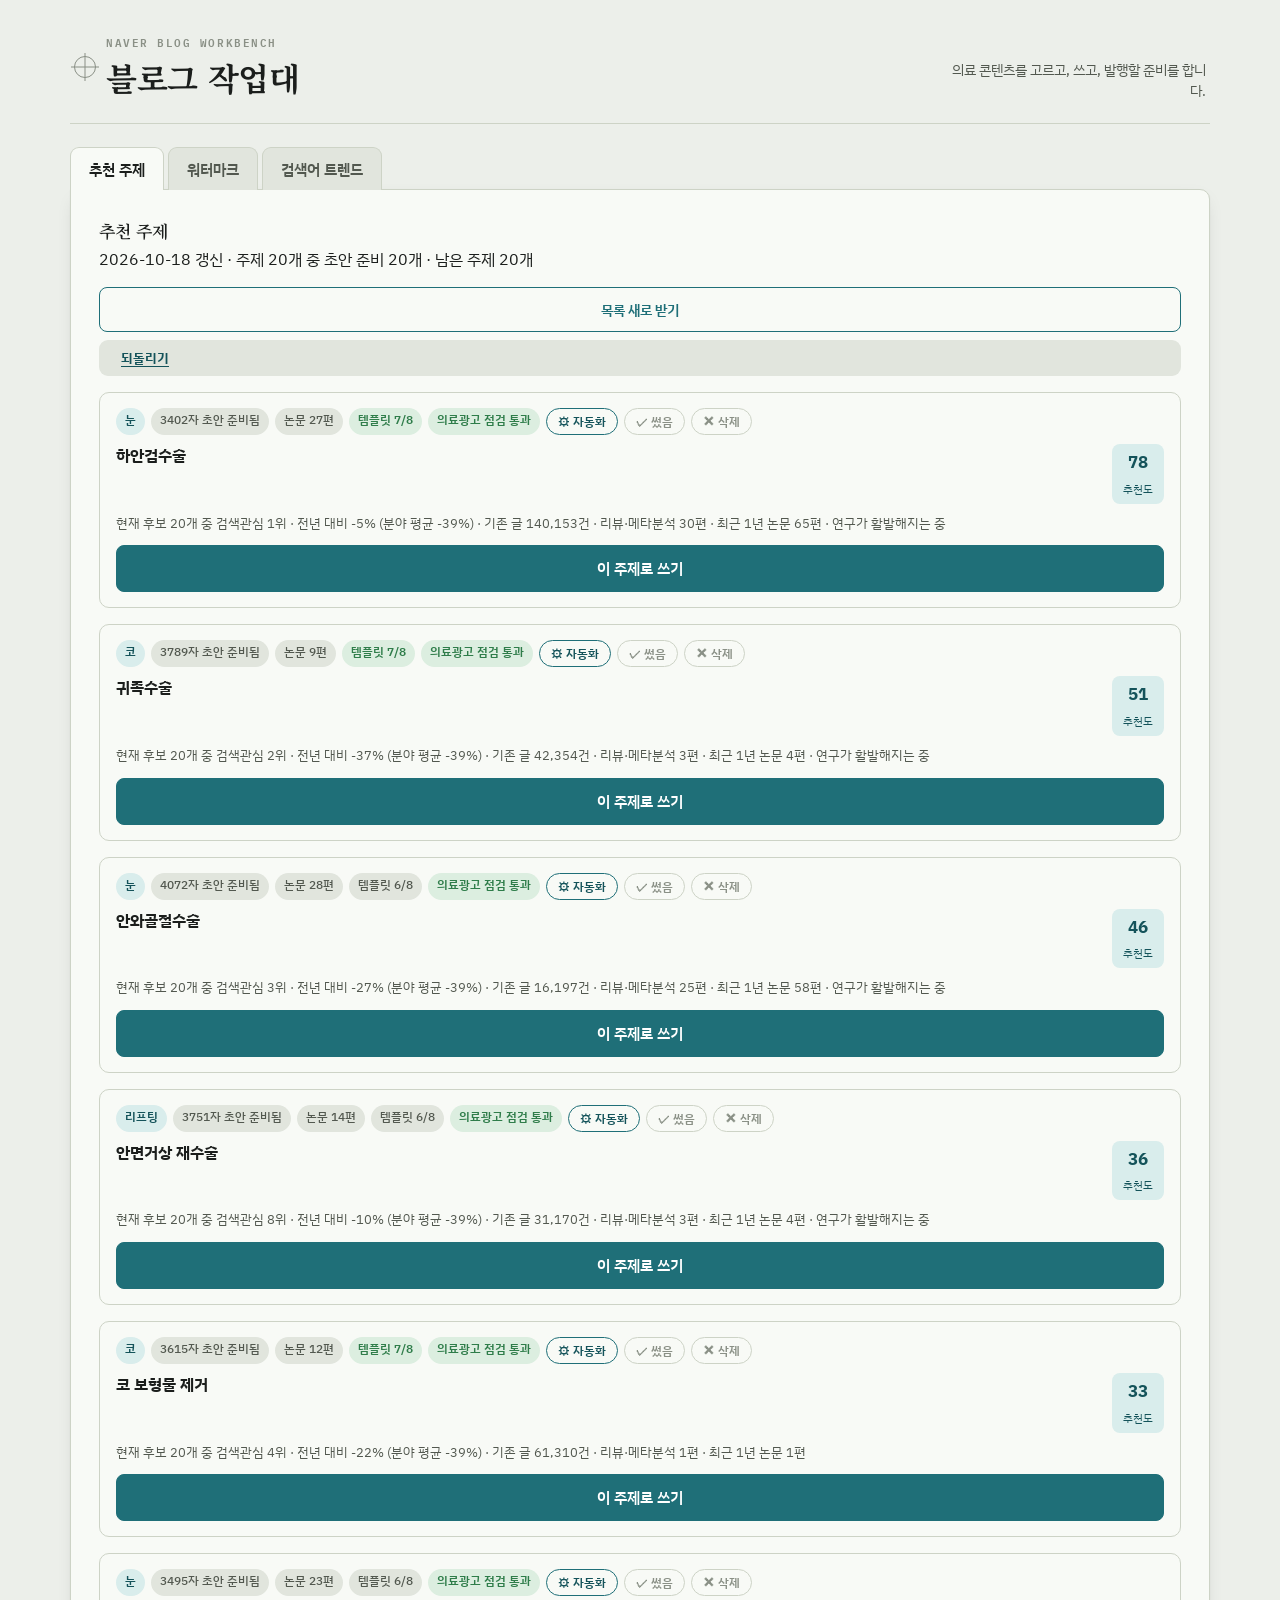
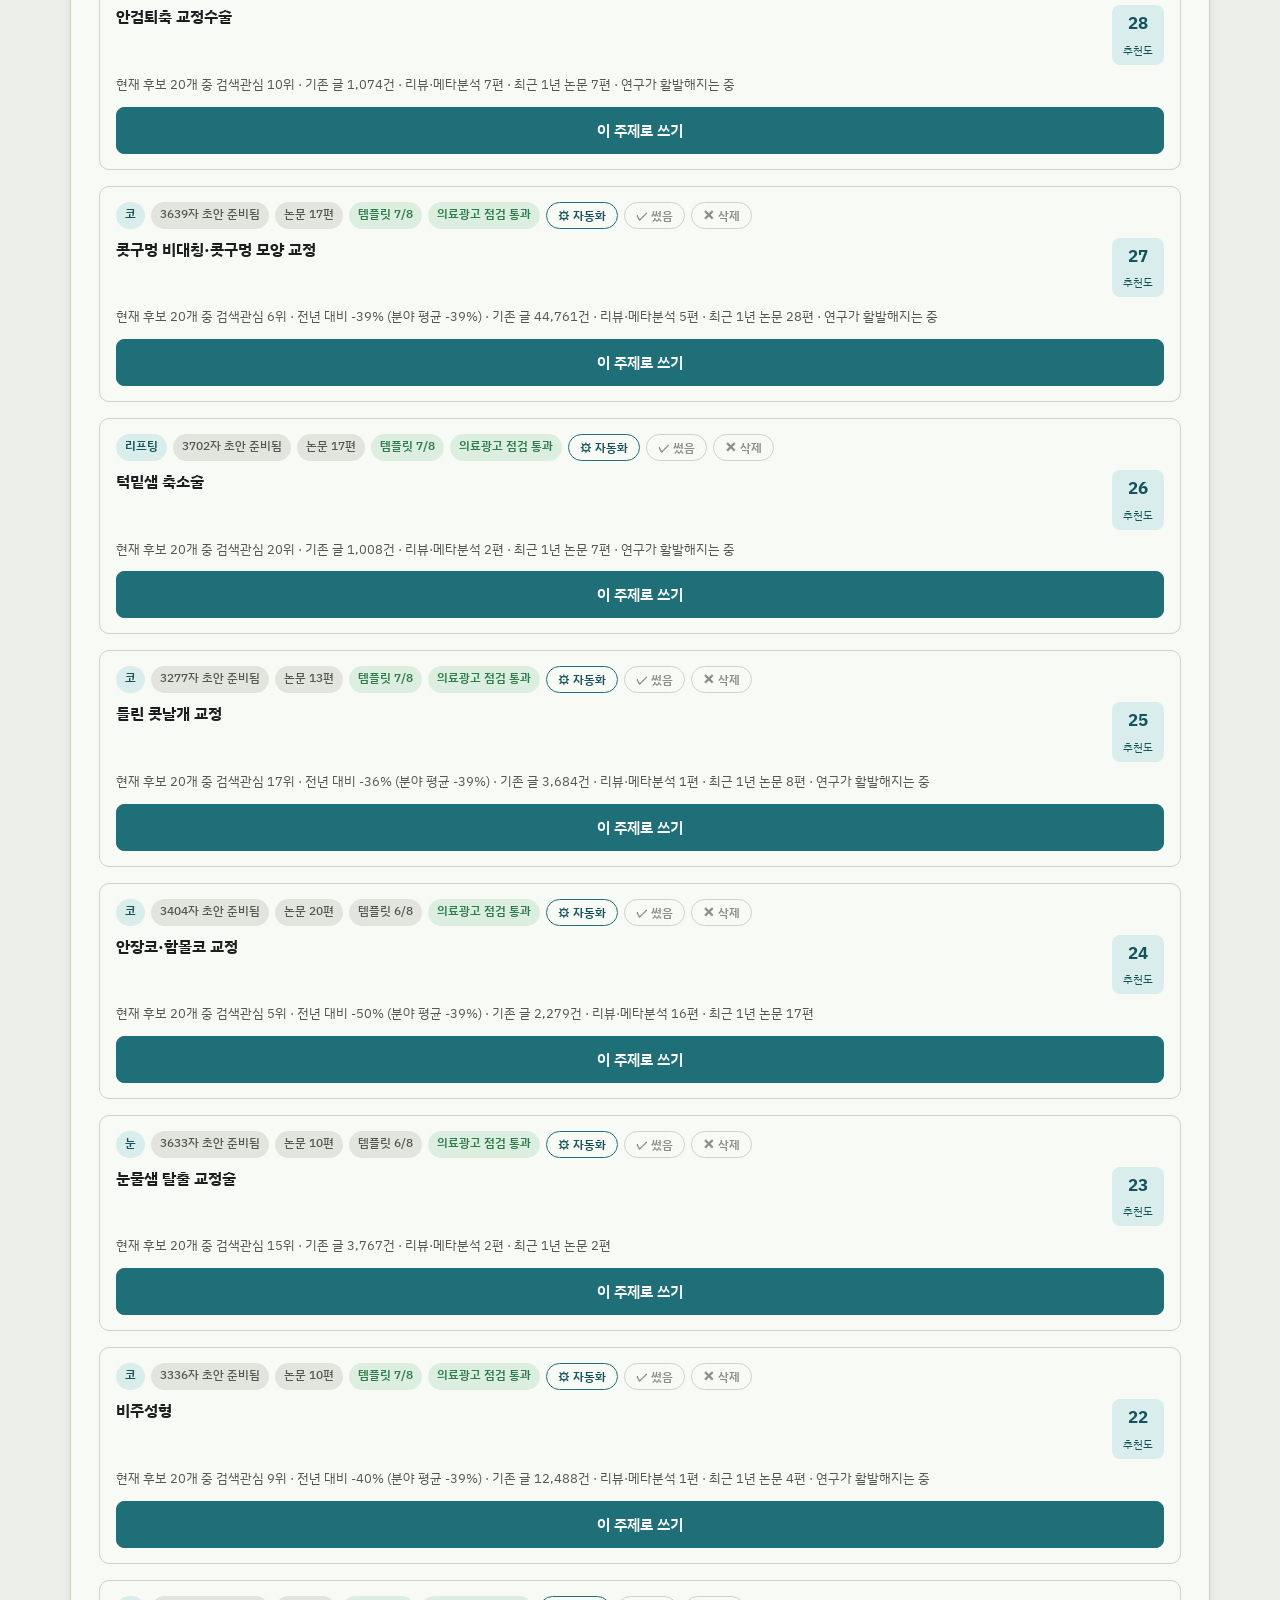
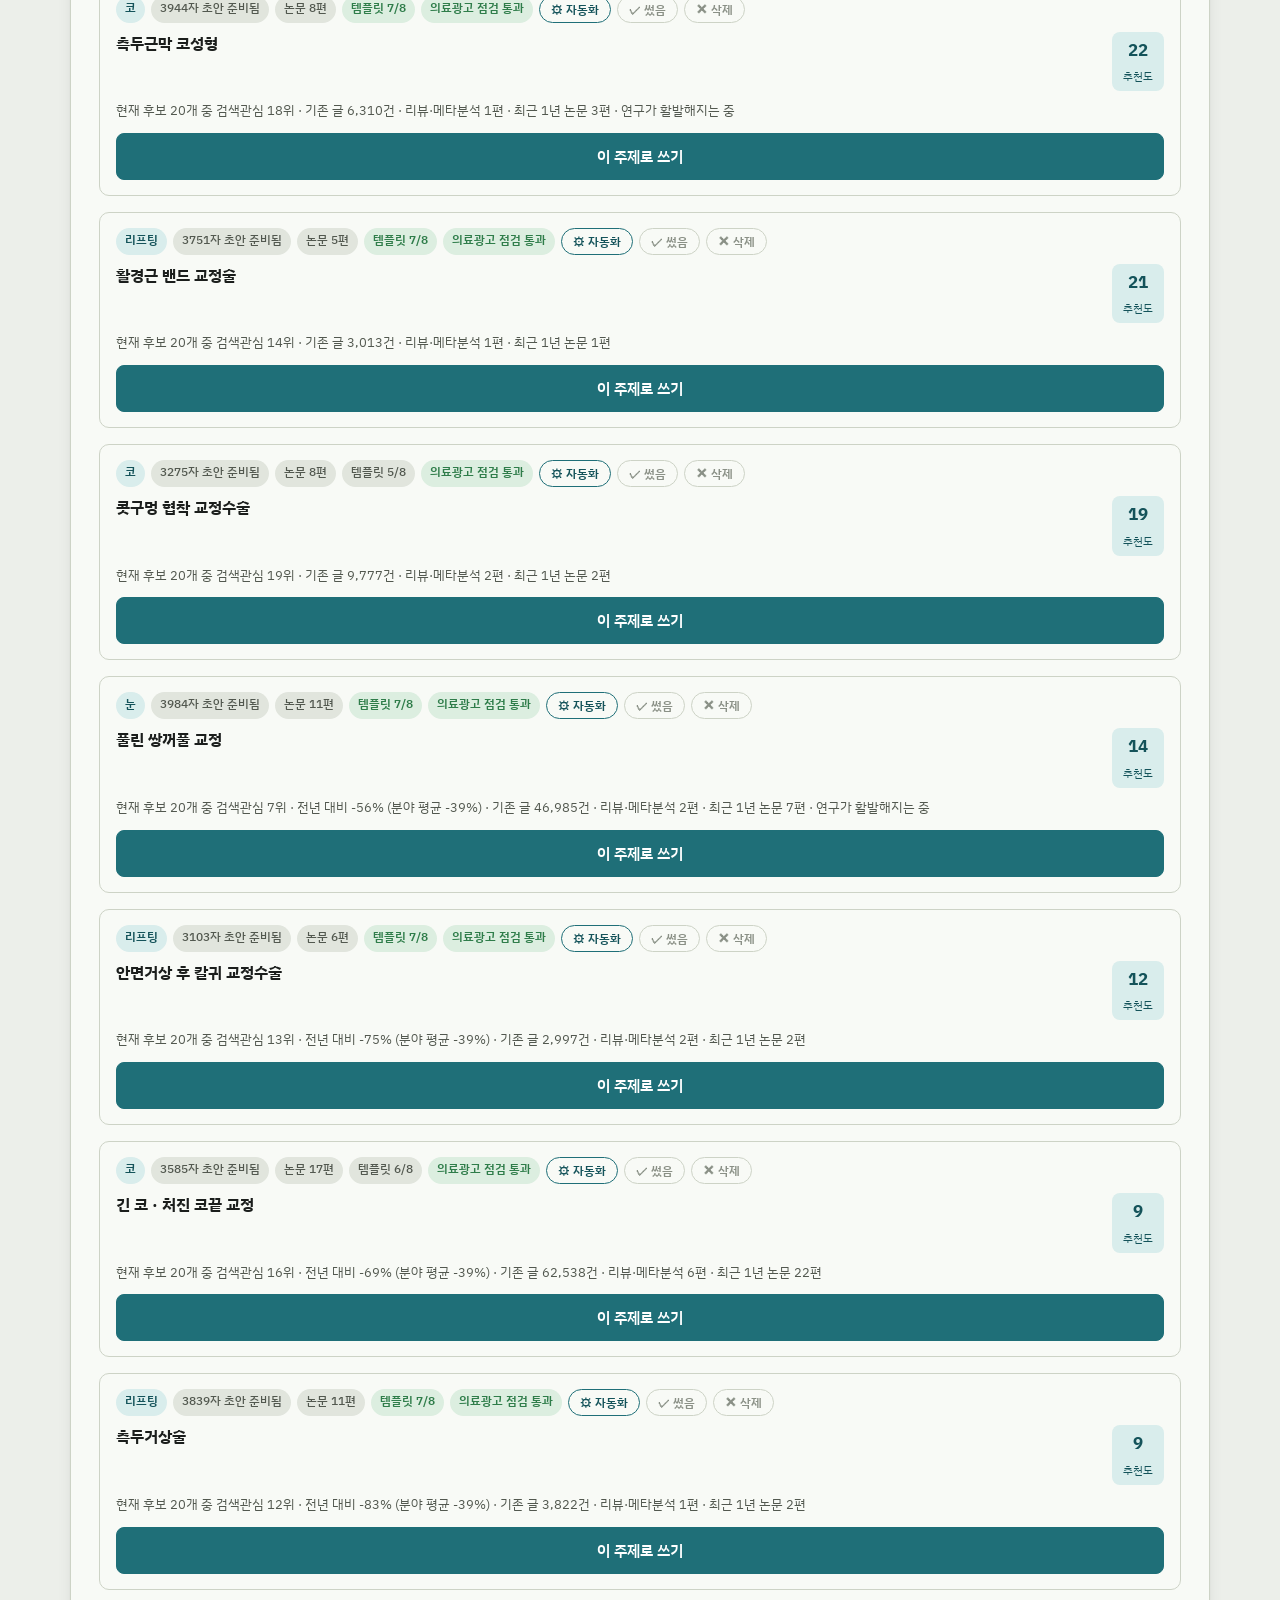
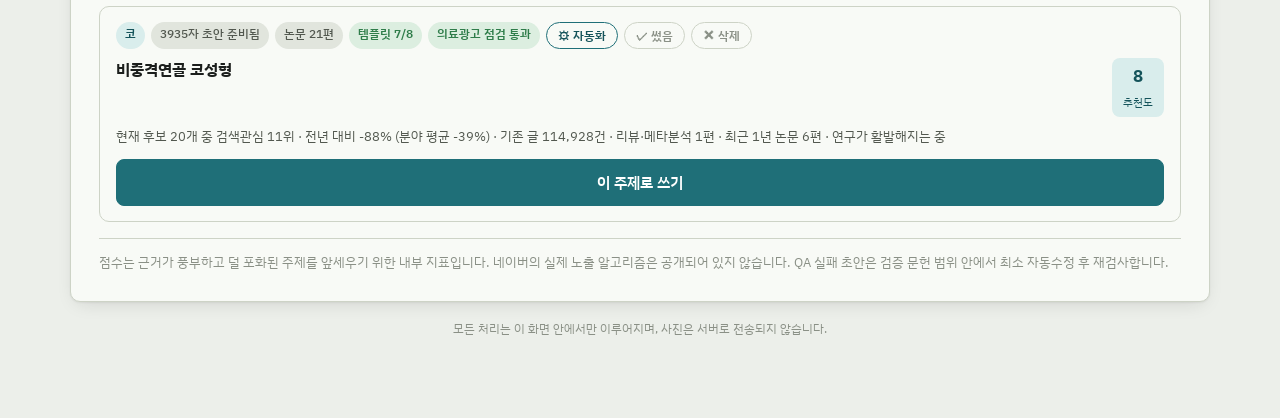
==== commit 254168fc: "Show all topics in one scrolling list" ====
--- a/index.html
+++ b/index.html
@@ -791,7 +791,6 @@
 
   <nav class="tabs" role="tablist">
     <button class="tab active" data-tab="inbox" role="tab" aria-selected="true">추천 주제</button>
-    <button class="tab" data-tab="table" role="tab" aria-selected="false">표 만들기</button>
     <button class="tab" data-tab="wm" role="tab" aria-selected="false">워터마크</button>
     <button class="tab" data-tab="trend" role="tab" aria-selected="false">검색어 트렌드</button>
   </nav>
@@ -806,7 +805,6 @@
         </div>
       </div>
       <div class="inbox-actions">
-        <button type="button" class="btn" id="inboxNextBtn">다른 주제 3개 보기</button>
         <button type="button" class="btn ghost" id="inboxReloadBtn">목록 새로 받기</button>
       </div>
       <div class="inbox-status" id="inboxStatus" hidden>
@@ -1448,8 +1446,8 @@
   /* ================================================================
      TOPIC INBOX
      Reads pool.json, written next to this page by the research
-     pipeline on the Mac. You browse subjects three at a time and open
-     the one you want; the draft is already written underneath, so
+     pipeline on the Mac. All remaining subjects are shown in one vertical
+     list; the draft is already written underneath, so
      choosing costs nothing and never leaves you waiting.
 
      Fetched with cache:"no-store" and excluded from the service
@@ -1460,14 +1458,11 @@
   var inboxMeta = document.getElementById("inboxMeta");
   var inboxNote = document.getElementById("inboxNote");
   var inboxReloadBtn = document.getElementById("inboxReloadBtn");
-  var inboxNextBtn = document.getElementById("inboxNextBtn");
   var inboxStatus = document.getElementById("inboxStatus");
   var inboxStatusText = document.getElementById("inboxStatusText");
   var inboxUndoBtn = document.getElementById("inboxUndoBtn");
   var inboxMetaBase = "";
-  var PAGE_SIZE = 3;
   var inboxTopics = [];
-  var inboxPage = 0;
   var inboxLoaded = false;
 
   /* 목록에서 뺀 주제. 쓴 것("wrote")과 안 쓸 것("drop")을 나눠 적어 두는데,
@@ -1475,9 +1470,8 @@
      한다. 이 상태는 파이프라인이 알 길이 없다 — 정적 페이지라 맥으로 돌아갈 경로가
      없으므로 이 기기에만 남는다.
 
-     빠진 자리는 다음 순위 주제가 저절로 메운다. 풀에는 23개가 들어 있고 화면은
-     한 번에 3개만 보여 주므로, "날린 갯수만큼 보충"이 목록을 거르는 것만으로
-     이루어진다. */
+     빠진 자리는 다음 갱신 때 새 주제로 채운다. 화면에는 남아 있는 활성 주제를
+     순위대로 모두 보여 준다. */
   var HIDDEN_KEY = "blogWorkbench.hiddenTopics";
   var WROTE_KEY = "blogWorkbench.wroteTopics";   // 예전 이름. 한 번만 옮겨 온다.
   var hidden = {};
@@ -2003,22 +1997,15 @@
     var list = visibleTopics();
     if(!list.length){
       inboxEmpty(hiddenCount()
-        ? "남은 주제를 모두 처리하셨습니다.<br>다음 갱신(월 · 목 아침)에 주제가 다시 채워집니다.<br>" +
-          "지금 다시 보고 싶으시면 위의 전체 되돌리기를 누르세요."
+        ? "남은 주제를 모두 처리하셨습니다.<br>목록 새로 받기를 누르면 처리한 자리만 새 주제로 채웁니다.<br>" +
+          "숨긴 주제를 다시 보고 싶으면 위의 전체 되돌리기를 누르세요."
         : "주제는 있지만 초안이 아직 작성되지 않았습니다.");
       updateMeta();
       return;
     }
-    var total = Math.ceil(list.length / PAGE_SIZE);
-    inboxPage = ((inboxPage % total) + total) % total;
-    var slice = list.slice(inboxPage * PAGE_SIZE, inboxPage * PAGE_SIZE + PAGE_SIZE);
     var frag = document.createDocumentFragment();
-    slice.forEach(function(t){ frag.appendChild(renderTopic(t)); });
+    list.forEach(function(t){ frag.appendChild(renderTopic(t)); });
     inboxList.appendChild(frag);
-    inboxNextBtn.textContent = total > 1
-      ? "다른 주제 3개 보기 (" + (inboxPage + 1) + "/" + total + ")"
-      : "다른 주제 3개 보기";
-    inboxNextBtn.disabled = total <= 1;
     updateMeta();
   }
 
@@ -2030,7 +2017,6 @@
 
   function inboxEmpty(message){
     inboxList.innerHTML = '<div class="inbox-empty">' + message + "</div>";
-    inboxNextBtn.disabled = true;
   }
 
   async function loadInbox(){
@@ -2046,8 +2032,8 @@
       inboxMeta.textContent = "아직 주제 풀이 없습니다";
       inboxEmpty(
         "맥미니의 주제 파이프라인이 아직 실행되지 않았습니다.<br>" +
-        "주 2회(월 · 목) 논문과 검색 동향을 반영해 주제를 갱신하며,<br>" +
-        "실행되면 이 자리에 추천 주제가 나타납니다."
+        "목록 새로 받기를 누르면 논문과 검색 동향을 반영해 필요한 주제를 채우며,<br>" +
+        "완료되면 이 자리에 추천 주제가 나타납니다."
       );
       inboxLoaded = true;
       return;
@@ -2056,7 +2042,6 @@
     inboxTopics = (data && data.topics) || [];
     // 숨긴 주제는 렌더링에서 걸러지므로 여기서는 점수 순으로만 세운다.
     inboxTopics.sort(function(a, b){ return (b.score || 0) - (a.score || 0); });
-    inboxPage = 0;
     if(!inboxTopics.length){
       inboxMeta.textContent = "준비된 초안이 없습니다";
       inboxEmpty("주제는 있지만 초안이 아직 작성되지 않았습니다.");
@@ -2075,11 +2060,6 @@
     inboxLoaded = true;
   }
 
-  inboxNextBtn.addEventListener("click", function(){
-    inboxPage += 1;
-    renderPage();
-    inboxList.scrollIntoView({ block: "start", behavior: "smooth" });
-  });
   inboxUndoBtn.addEventListener("click", function(){
     restore(inboxUndoBtn.dataset.key || "");
   });
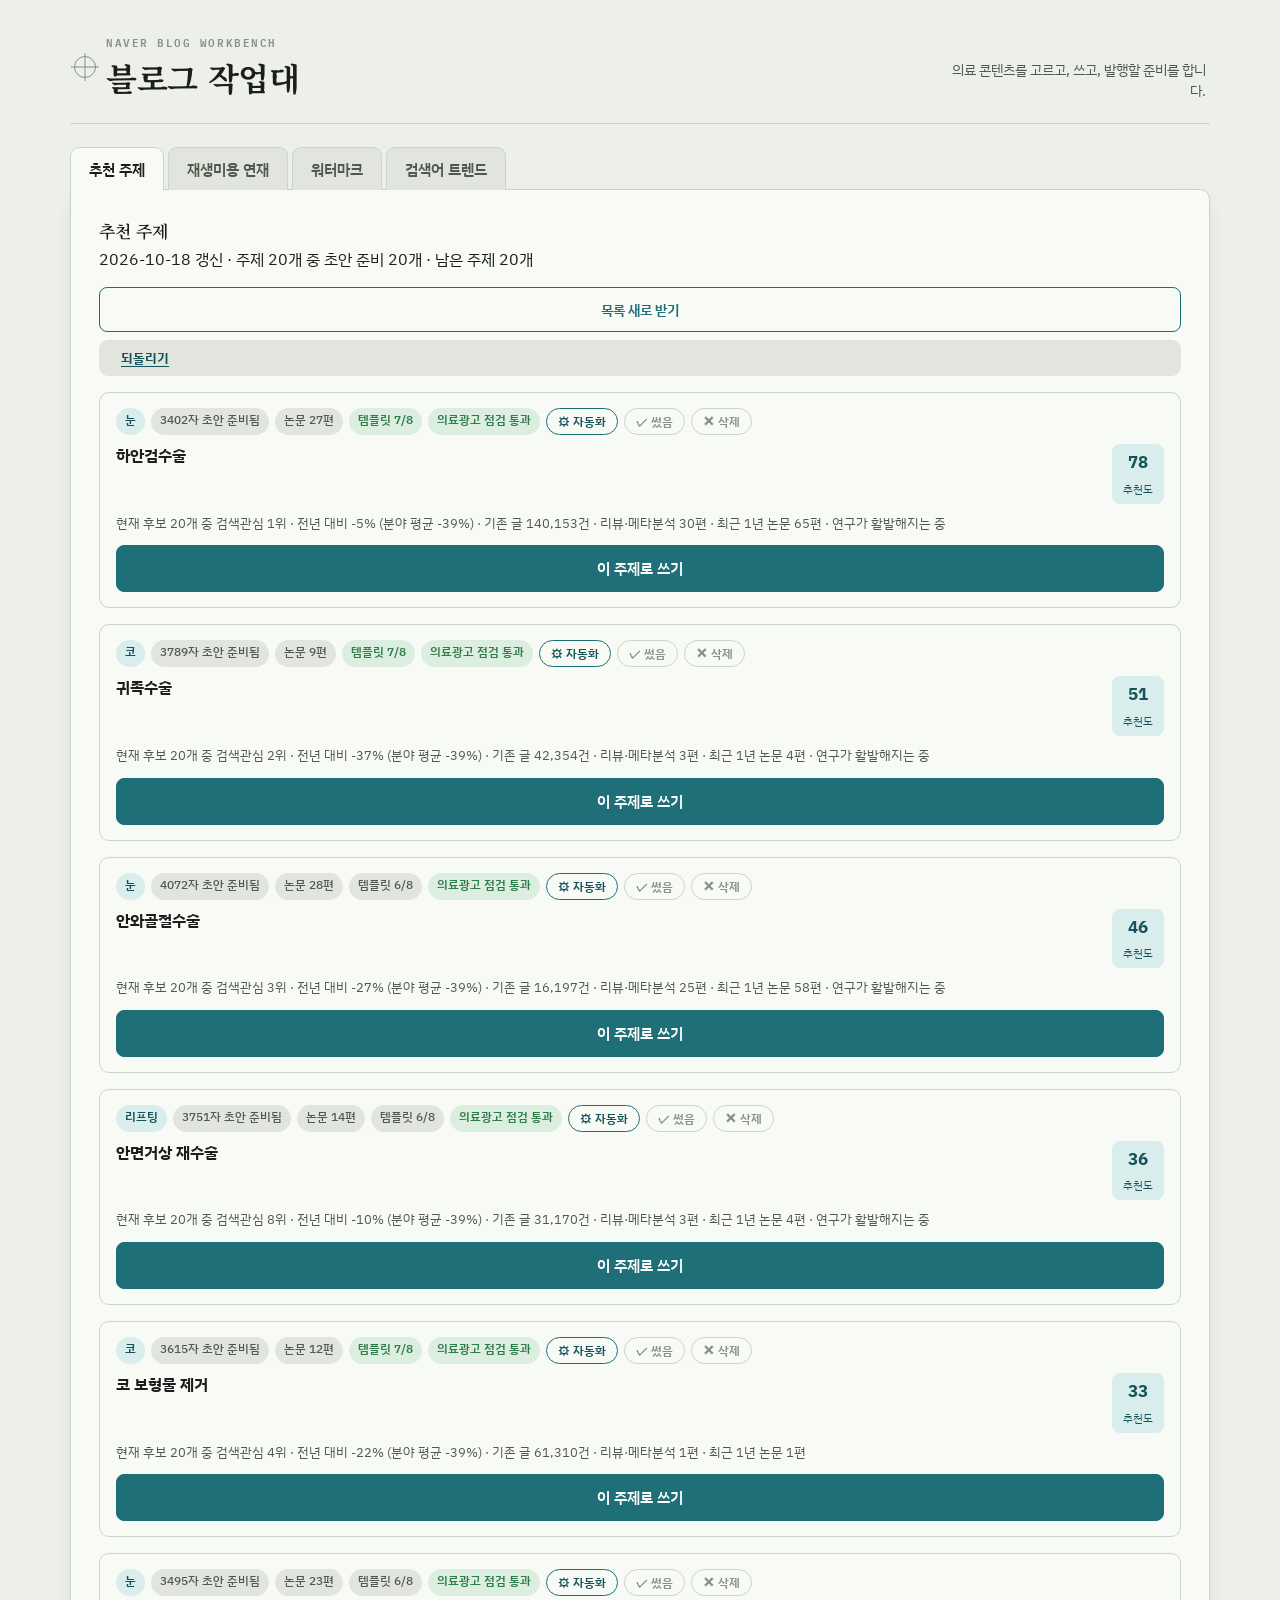
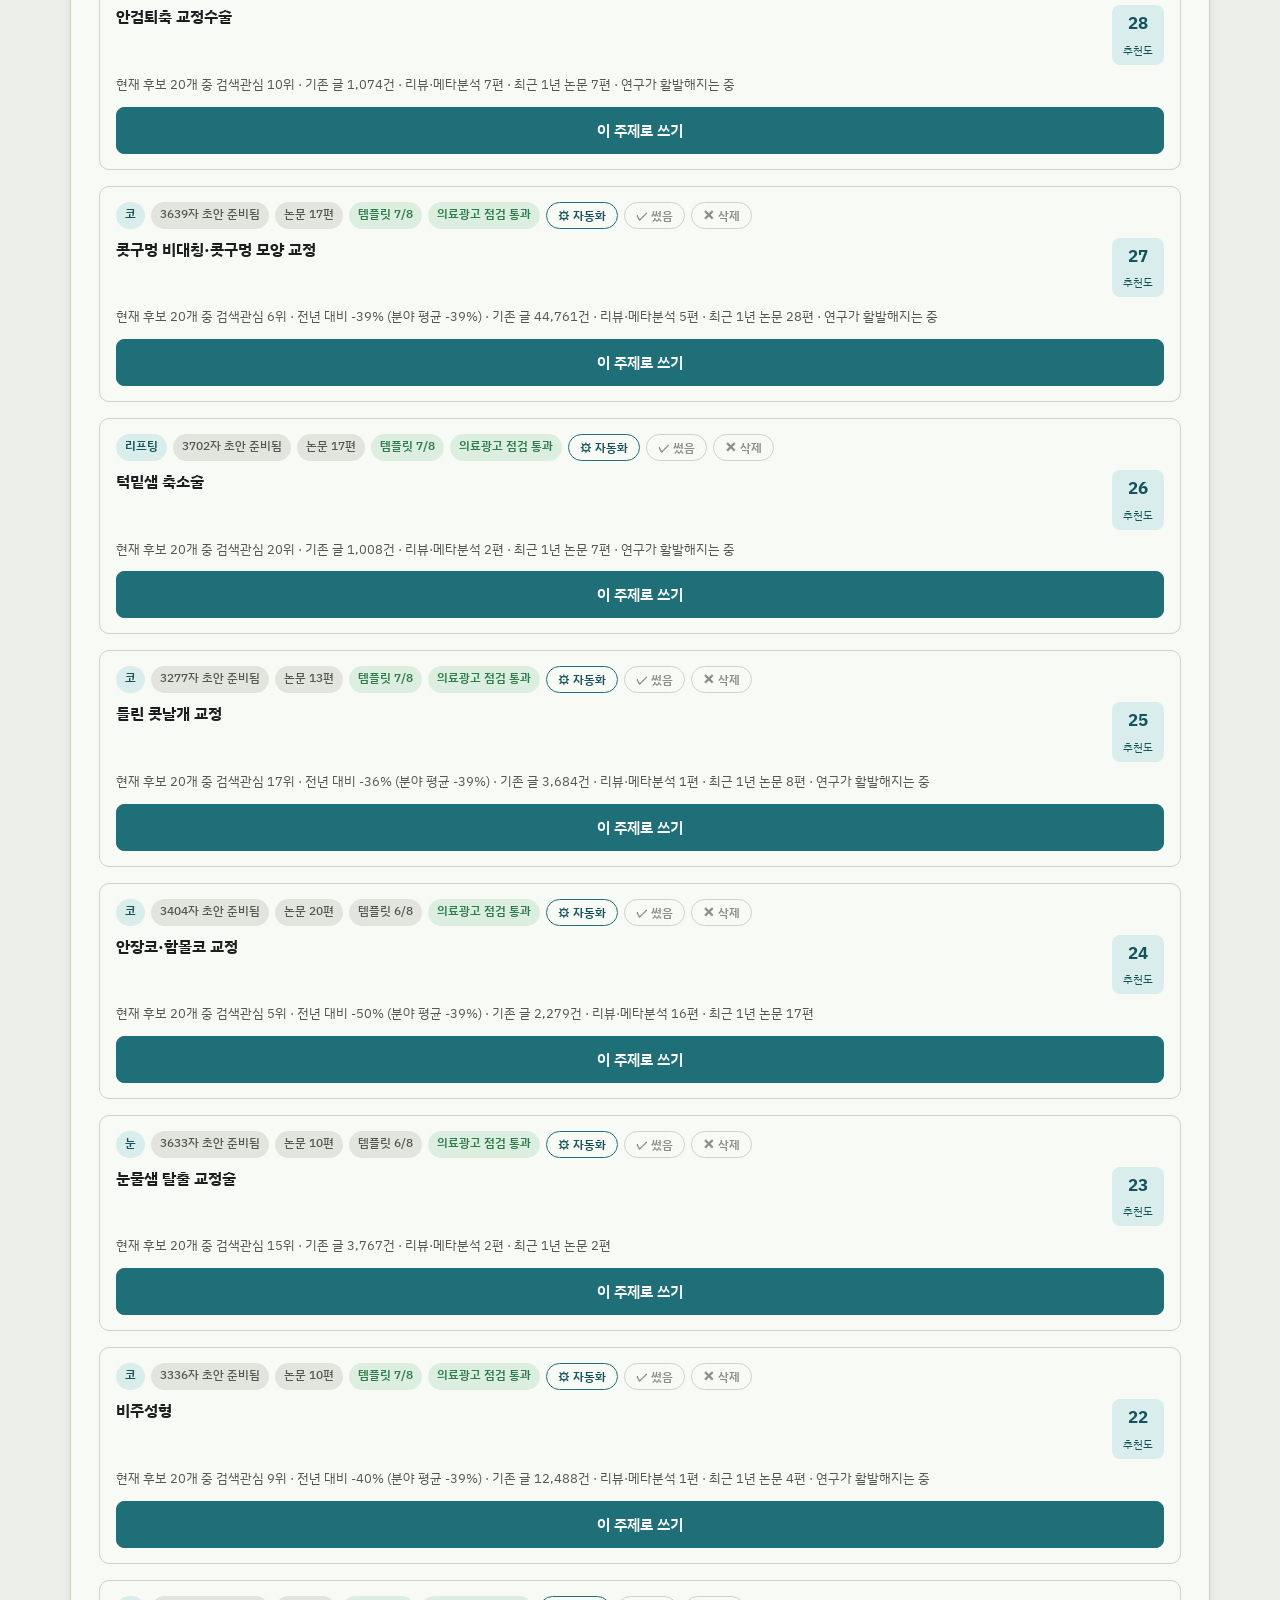
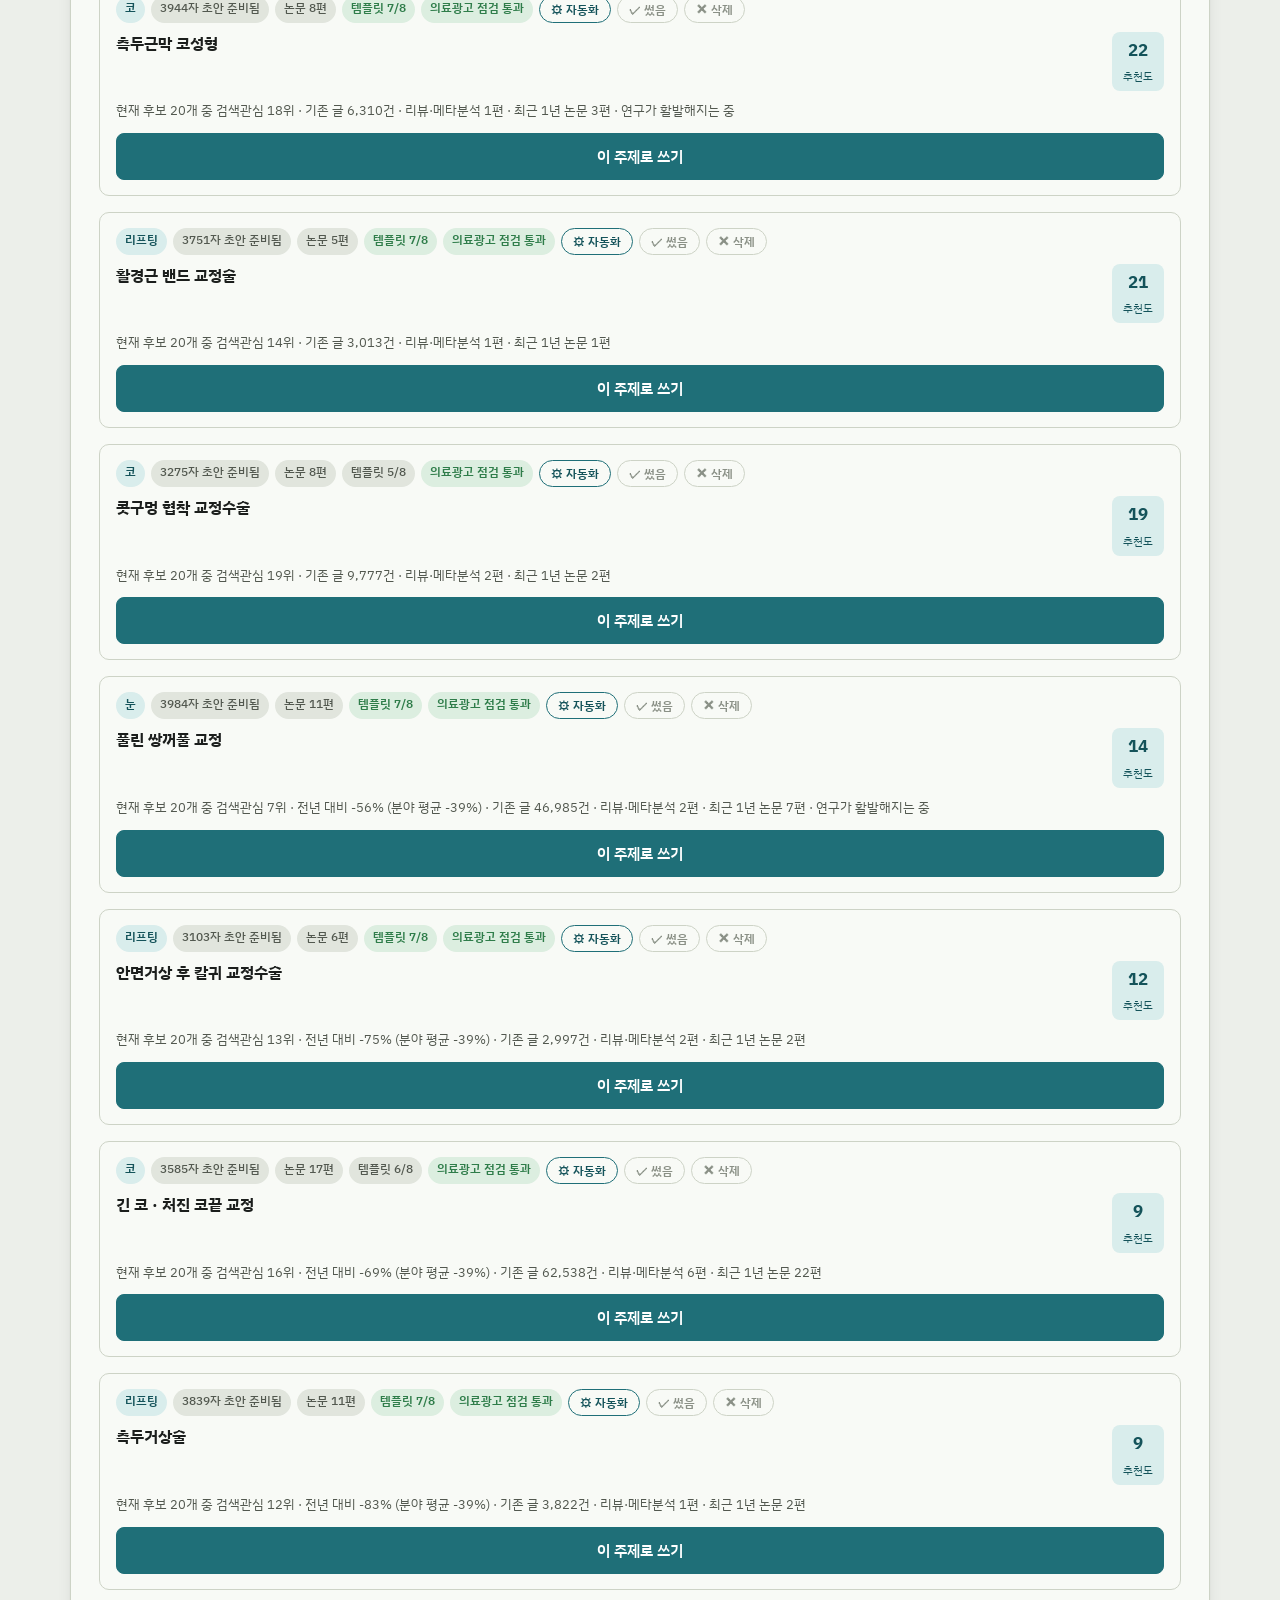
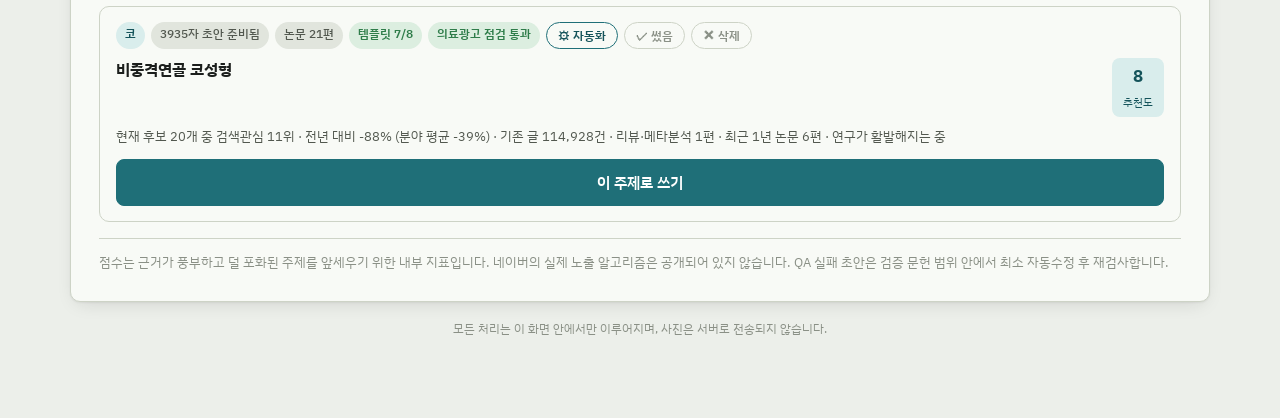
==== commit 993079f0: "Add regenerative aesthetics series tab" ====
--- a/index.html
+++ b/index.html
@@ -434,6 +434,26 @@
 
   .draft-actions{ display:flex; gap:8px; flex-wrap:wrap; }
   .draft-actions .btn{ flex:1 1 140px; padding:12px 10px; font-size:14px; }
+  .draft-actions .manual-image-btn{ flex-basis:100%; }
+
+  .regen-controls{ display:flex; align-items:center; gap:12px; flex-wrap:wrap; margin-bottom:16px; }
+  .regen-controls .hint{ margin:0; }
+  .regen-list{ display:grid; gap:10px; }
+  .regen-card{ border:1px solid var(--line); border-radius:10px; padding:14px 16px; background:var(--paper); }
+  .regen-row{ display:flex; align-items:flex-start; gap:12px; justify-content:space-between; flex-wrap:wrap; }
+  .regen-title{ margin:0; font-size:15px; font-weight:700; line-height:1.5; }
+  .regen-num{ color:var(--accent-strong); font-family:"IBM Plex Mono",monospace; margin-right:7px; }
+  .regen-actions{ display:flex; align-items:center; flex-wrap:wrap; gap:7px; }
+  .regen-actions .btn{ padding:7px 10px; font-size:12px; }
+  .regen-actions select{ background:var(--paper-raised); color:var(--ink); border:1px solid var(--line); border-radius:6px; padding:7px; font:inherit; font-size:12px; }
+  .regen-detail{ margin-top:14px; border-top:1px solid var(--line); padding-top:14px; }
+  .regen-detail-title{ font-size:17px; font-weight:700; margin:0 0 12px; }
+  .regen-body{ white-space:pre-wrap; line-height:1.8; font-size:14px; overflow-wrap:anywhere; }
+  .regen-files{ display:grid; grid-template-columns:repeat(auto-fit,minmax(180px,1fr)); gap:12px; margin-top:16px; }
+  .regen-file{ border:1px solid var(--line); border-radius:8px; padding:10px; background:var(--paper-raised); }
+  .regen-file img{ display:block; width:100%; aspect-ratio:4/3; object-fit:contain; background:var(--paper-sunken); border-radius:5px; }
+  .regen-file p{ font-size:12px; line-height:1.5; }
+  .regen-error{ color:var(--warn); }
 
   .draft-body{
     border-top:1px solid var(--line); padding:14px 16px; background:var(--paper);
@@ -442,12 +462,12 @@
   }
   .draft-body.open{ max-height:none; }
   .draft-body h4{
-    margin:16px 0 6px; font-size:14.5px; font-weight:700; color:var(--accent-strong);
+    margin:16px 0; font-size:14.5px; font-weight:400; color:var(--ink);
   }
   .draft-body h4:first-child{ margin-top:0; }
   /* 상담 질문 코너의 Q 줄. 본문은 pre-wrap 이라 블록 요소를 끼우면 줄간격이
      흐트러지므로, 줄바꿈을 건드리지 않는 인라인 요소로만 강조한다. */
-  .draft-body .faq-q{ color:var(--accent-strong); font-weight:700; }
+  .draft-body .faq-q{ color:var(--ink); font-weight:400; }
   .draft-more{
     width:100%; border:none; border-top:1px solid var(--line); background:var(--paper-sunken);
     color:var(--ink-soft); font-family:inherit; font-size:13px; font-weight:600;
@@ -597,6 +617,9 @@
   .automation-state.error{ background:var(--warn-soft); color:var(--warn); }
   .automation-state.saved{ background:var(--good-soft); color:var(--good); }
   .automation-review{ margin-top:12px; padding:12px; border:1px solid var(--line); border-radius:10px; background:var(--paper-sunken); }
+  .manual-image-state{ margin:10px 0 0; color:var(--ink-soft); font-size:12.5px; line-height:1.55; }
+  .manual-image-state.error{ color:var(--warn); }
+  .manual-image-result:empty{ display:none; }
   .automation-review h4{ margin:0 0 5px; font-size:15px; }
   .automation-review-guide{ margin:0 0 12px; color:var(--ink-soft); font-size:12.5px; line-height:1.6; }
   .automation-images{ display:grid; grid-template-columns:repeat(auto-fit,minmax(220px,1fr)); gap:12px; }
@@ -791,6 +814,7 @@
 
   <nav class="tabs" role="tablist">
     <button class="tab active" data-tab="inbox" role="tab" aria-selected="true">추천 주제</button>
+    <button class="tab" data-tab="regen" role="tab" aria-selected="false">재생미용 연재</button>
     <button class="tab" data-tab="wm" role="tab" aria-selected="false">워터마크</button>
     <button class="tab" data-tab="trend" role="tab" aria-selected="false">검색어 트렌드</button>
   </nav>
@@ -813,6 +837,17 @@
       </div>
       <div id="inboxList"></div>
       <p class="inbox-note" id="inboxNote"></p>
+    </section>
+
+    <!-- Existing topic pool and Naver automation are independent of this series. -->
+    <section id="panel-regen" class="panel">
+      <h2 class="section-title">재생미용 연재</h2>
+      <div class="regen-controls">
+        <button type="button" class="btn" id="regenNextBtn">다음 2편 생성</button>
+        <p class="hint">누를 때마다 미작성 원고 2편만 준비합니다. 발행은 자동으로 진행되지 않습니다.</p>
+      </div>
+      <p id="regenStatus" class="hint" role="status" aria-live="polite"></p>
+      <div id="regenList" class="regen-list"></div>
     </section>
 
     <!-- ============ TABLE BUILDER ============ -->
@@ -1421,6 +1456,7 @@
   var tabs = document.querySelectorAll(".tab");
   var panels = {
     inbox: document.getElementById("panel-inbox"),
+    regen: document.getElementById("panel-regen"),
     trend: document.getElementById("panel-trend"),
     seo: document.getElementById("panel-seo"),
     check: document.getElementById("panel-check"),
@@ -1522,8 +1558,8 @@
       var m = /^\s*#{2,3}\s+(.*)$/.exec(line);
       if(m) return "<h4>" + escapeHtml(m[1]) + "</h4>";
       var q = /^\s*Q\s*[.\uFF0E:]\s*(.+)$/.exec(line);
-      if(q) return '<b class="faq-q">Q. ' + escapeHtml(q[1]) + "</b>";
-      if(/^\[참고 문헌\]$/.test(line.trim())) return '<b class="faq-q">' + escapeHtml(line) + "</b>";
+      if(q) return '<span class="faq-q">Q. ' + escapeHtml(q[1]) + "</span>";
+      if(/^\[참고 문헌\]$/.test(line.trim())) return '<strong>' + escapeHtml(line) + "</strong>";
       return escapeHtml(line);
     }).join("\n");
   }
@@ -1576,8 +1612,9 @@
       (titles ? '<h4>제목 고르기</h4><div class="title-pick">' + titles + "</div>" : "") +
       '<div class="draft-actions">' +
         '<button type="button" class="btn" data-act="title">제목 복사</button>' +
-        '<button type="button" class="btn" data-act="body">본문 복사 (참고문헌 포함)</button>' +
-      "</div></div>";
+        '<button type="button" class="btn" data-act="body">본문 복사</button>' +
+        '<button type="button" class="btn manual-image-btn" data-act="images">이미지 생성</button>' +
+      '</div><p class="manual-image-state" aria-live="polite"></p><div class="manual-image-result"></div></div>';
 
     html += '<div class="draft-body">' + draftBodyHtml(d.body, d.sources) + "</div>" +
             '<button type="button" class="draft-more">전체 보기</button>';
@@ -1646,6 +1683,7 @@
         card.classList.add("open");
         openBtn.remove();
         card.insertAdjacentHTML("beforeend", draftHtml(t));
+        resumeManualImagesForCard(t, card);
         return;
       }
       var more = e.target.closest(".draft-more");
@@ -1664,6 +1702,8 @@
         copyText(draftBodyPlain(t.body, t.sources), btn, "본문+참고문헌 복사됨");
       } else if(btn.dataset.act === "auto"){
         requestAutomation(t, card, btn);
+      } else if(btn.dataset.act === "images"){
+        requestManualImages(t, card, btn);
       } else if(btn.dataset.act === "done"){
         hideTopic(t, "wrote", card);
       } else if(btn.dataset.act === "drop"){
@@ -1695,7 +1735,32 @@
   var AUTOMATION_ORIGIN = "https://blog-diagram-api.dlgur007.workers.dev";
   var CHATGPT_IMAGE_PROJECT_URL = "https://chatgpt.com/g/g-p-6adc0112a6808191a6711cfa153c1826/project";
   var AUTOMATION_JOBS_KEY = "blogWorkbench.automationJobs";
+  var AUTOMATION_IMAGE_CHOICES_KEY = "blogWorkbench.automationImageChoices";
   var automationTimers = {};
+
+  function readAutomationImageChoices(jobId){
+    try{
+      var all = JSON.parse(localStorage.getItem(AUTOMATION_IMAGE_CHOICES_KEY) || "{}");
+      return all && typeof all[jobId] === "object" ? all[jobId] : {};
+    } catch(e){ return {}; }
+  }
+  function rememberAutomationImageChoice(jobId, slot, patch){
+    try{
+      var all = JSON.parse(localStorage.getItem(AUTOMATION_IMAGE_CHOICES_KEY) || "{}");
+      if(!all || typeof all !== "object") all = {};
+      var choices = all[jobId] && typeof all[jobId] === "object" ? all[jobId] : {};
+      choices[slot] = Object.assign({}, choices[slot] || {}, patch);
+      all[jobId] = choices;
+      localStorage.setItem(AUTOMATION_IMAGE_CHOICES_KEY, JSON.stringify(all));
+    } catch(e){}
+  }
+  function clearAutomationImageChoices(jobId){
+    try{
+      var all = JSON.parse(localStorage.getItem(AUTOMATION_IMAGE_CHOICES_KEY) || "{}");
+      delete all[jobId];
+      localStorage.setItem(AUTOMATION_IMAGE_CHOICES_KEY, JSON.stringify(all));
+    } catch(e){}
+  }
 
   function readAutomationJobs(){
     try{ return JSON.parse(localStorage.getItem(AUTOMATION_JOBS_KEY) || "{}") || {}; }
@@ -1744,6 +1809,16 @@
     line.textContent = message || "";
     line.classList.toggle("show", !!message);
   }
+  function manualImageState(card, status, message){
+    var btn = card.querySelector('.manual-image-btn');
+    var line = card.querySelector('.manual-image-state');
+    if(!btn || !line) return;
+    var busy = status === "pending" || status === "running";
+    btn.disabled = busy;
+    btn.textContent = busy ? "이미지 생성 중…" : status === "review" ? "이미지 다시 보기" : "이미지 생성";
+    line.textContent = message || "";
+    line.classList.toggle("error", status === "error");
+  }
   function clearAutomationJob(topicKey){
     var jobs = readAutomationJobs();
     delete jobs[topicKey];
@@ -1801,8 +1876,12 @@
       '<div class="automation-images"></div>' +
       '<button type="button" class="btn automation-save">선택한 이미지로 네이버 임시저장 만들기</button>';
     var grid = wrap.querySelector(".automation-images");
+    var savedChoices = readAutomationImageChoices(job.id);
     (job.images || []).forEach(function(item){
       var box = document.createElement("article");
+      var savedChoice = savedChoices[item.slot] || {};
+      var useImage = typeof savedChoice.use === "boolean" ? savedChoice.use : item.use !== false;
+      var caption = typeof savedChoice.caption === "string" ? savedChoice.caption : item.caption || "";
       var isThumbnail = item.role === "thumbnail" || item.anchor === "본문 첫 문단 앞";
       var imageLabel = isThumbnail ? "썸네일" : "이미지 " + item.slot;
       box.className = "automation-image";
@@ -1811,14 +1890,20 @@
       box.innerHTML = '<img alt="' + escapeHtml(imageLabel) + '" title="눌러서 크게 보기" tabindex="0" role="button" src="' + escapeHtml(AUTOMATION_ORIGIN + box.dataset.url) + '">' +
         '<strong>' + escapeHtml(imageLabel) + '</strong>' +
         '<p>' + escapeHtml(item.anchor || "관련 설명 뒤") + '</p>' +
-        '<textarea aria-label="이미지 ' + item.slot + ' 캡션">' + escapeHtml(item.caption || "") + '</textarea>' +
+        '<textarea aria-label="이미지 ' + item.slot + ' 캡션">' + escapeHtml(caption) + '</textarea>' +
         '<div class="automation-image-actions">' +
           '<a href="' + escapeHtml(AUTOMATION_ORIGIN + (item.initialUrl || item.selectedUrl) + '?download=1') + '">원본 다운로드</a>' +
           '<button type="button" data-image-act="prompt">수정 요청문 복사</button>' +
           '<a href="' + CHATGPT_IMAGE_PROJECT_URL + '">블로그 이미지 제작실 열기</a>' +
           '<label class="automation-upload">수정본 넣기<input type="file" accept="image/png,image/jpeg,image/webp" hidden></label>' +
         '</div>' +
-        '<label class="automation-use"><input type="checkbox" checked> 이 이미지를 본문에 사용</label>';
+        '<label class="automation-use"><input type="checkbox"' + (useImage ? ' checked' : '') + '> 이 이미지를 본문에 사용</label>';
+      box.querySelector("textarea").addEventListener("input", function(event){
+        rememberAutomationImageChoice(job.id, item.slot, {caption:event.target.value});
+      });
+      box.querySelector('.automation-use input').addEventListener("change", function(event){
+        rememberAutomationImageChoice(job.id, item.slot, {use:event.target.checked});
+      });
       var preview = box.querySelector("img");
       preview.addEventListener("click", function(){ openAutomationImage(preview.src, preview.alt); });
       preview.addEventListener("keydown", function(event){
@@ -1870,6 +1955,7 @@
         });
         var data = await res.json().catch(function(){ return null; });
         if(!res.ok) throw new Error(data && data.error && data.error.message || "임시저장을 요청하지 못했습니다.");
+        clearAutomationImageChoices(job.id);
         wrap.remove();
         automationState(card, data.status, data.note);
         pollAutomation(t, card, {id:job.id, token:token});
@@ -1882,11 +1968,48 @@
     var state = card.querySelector(".automation-state");
     state.insertAdjacentElement("afterend", wrap);
   }
-  function pollAutomation(t, card, record){
+  function renderManualImageReview(card, job){
+    var host = card.querySelector('.manual-image-result');
+    if(!host) return;
+    host.innerHTML = '<section class="automation-review"><h4>생성된 이미지</h4>' +
+      '<p class="automation-review-guide">원본을 내려받아 블로그에 직접 넣거나, ChatGPT 블로그 이미지 제작실에서 수정하세요.</p>' +
+      '<div class="automation-images"></div></section>';
+    var grid = host.querySelector('.automation-images');
+    (job.images || []).forEach(function(item){
+      if(!item.selectedUrl && !item.initialUrl) return;
+      var box = document.createElement('article');
+      var isThumbnail = item.role === 'thumbnail' || item.anchor === '본문 첫 문단 앞';
+      var label = isThumbnail ? '썸네일' : '이미지 ' + item.slot;
+      var imageUrl = AUTOMATION_ORIGIN + (item.selectedUrl || item.initialUrl);
+      box.className = 'automation-image';
+      box.innerHTML = '<img alt="' + escapeHtml(label) + '" title="눌러서 크게 보기" tabindex="0" role="button" src="' + escapeHtml(imageUrl) + '">' +
+        '<strong>' + escapeHtml(label) + '</strong>' +
+        '<p>' + escapeHtml(item.anchor || '관련 설명 뒤') + '</p>' +
+        '<p>' + escapeHtml(item.caption || '') + '</p>' +
+        '<div class="automation-image-actions">' +
+          '<a href="' + escapeHtml(imageUrl + '?download=1') + '">원본 다운로드</a>' +
+          '<button type="button" data-image-act="prompt">수정 요청문 복사</button>' +
+          '<a href="' + CHATGPT_IMAGE_PROJECT_URL + '" target="_blank" rel="noopener">ChatGPT 열기</a>' +
+        '</div>';
+      var preview = box.querySelector('img');
+      preview.addEventListener('click', function(){ openAutomationImage(preview.src, preview.alt); });
+      preview.addEventListener('keydown', function(event){
+        if(event.key === 'Enter' || event.key === ' '){
+          event.preventDefault();
+          openAutomationImage(preview.src, preview.alt);
+        }
+      });
+      box.querySelector('[data-image-act="prompt"]').addEventListener('click', function(event){
+        copyText(imageEditPrompt(item), event.currentTarget, '수정 요청문 복사됨');
+      });
+      grid.appendChild(box);
+    });
+  }
+  function pollAutomation(t, card, record, mode){
     var id = record.id;
     if(!card.dataset.automationWatcher)
       card.dataset.automationWatcher = Math.random().toString(36).slice(2);
-    var watchKey = id + ":" + card.dataset.automationWatcher;
+    var watchKey = id + ":" + card.dataset.automationWatcher + ":" + (mode || "full");
     if(automationTimers[watchKey]) return;
     async function poll(){
       delete automationTimers[watchKey];
@@ -1898,17 +2021,18 @@
         if(!res.ok) throw new Error("http " + res.status);
         job = await res.json();
       } catch(err){
-        automationState(card, "running", "진행 상태를 다시 확인하는 중입니다. 화면을 닫아도 작업은 계속됩니다.");
+        (mode === 'images_only' ? manualImageState : automationState)(card, "running", "진행 상태를 다시 확인하는 중입니다. 화면을 닫아도 작업은 계속됩니다.");
         automationTimers[watchKey] = setTimeout(poll, 10000);
         return;
       }
-      automationState(card, job.status, job.note || "자동화를 처리하는 중입니다.");
+      (mode === 'images_only' ? manualImageState : automationState)(card, job.status, job.note || "자동화를 처리하는 중입니다.");
       if(job.status === "review"){
-        renderAutomationReview(t, card, job, record.token || "");
+        if(mode === 'images_only') renderManualImageReview(card, job);
+        else renderAutomationReview(t, card, job, record.token || "");
       } else if(job.status === "pending" || job.status === "running" || job.status === "pending_save" || job.status === "saving"){
         automationTimers[watchKey] = setTimeout(poll, 7000);
       } else if(job.status === "error"){
-        clearAutomationJob(t.key);
+        clearAutomationJob(mode === 'images_only' ? t.key + '::images' : t.key);
       }
     }
     automationTimers[watchKey] = setTimeout(poll, 150);
@@ -1918,6 +2042,33 @@
     if(!record || !record.id) return;
     automationState(card, "running", "이전에 요청한 자동화 상태를 확인하는 중입니다.");
     pollAutomation(t, card, record);
+  }
+  function resumeManualImagesForCard(t, card){
+    var record = automationRecord(t.key + '::images');
+    if(!record || !record.id) return;
+    manualImageState(card, 'running', '이미지 생성 상태를 확인하는 중입니다.');
+    pollAutomation(t, card, record, 'images_only');
+  }
+  async function requestManualImages(t, card, btn){
+    var picked = card.querySelector('.title-opt input:checked');
+    var titles = t.titles || [];
+    var titleIndex = picked ? titles.indexOf(picked.value) + 1 : 1;
+    if(titleIndex < 1) titleIndex = 1;
+    manualImageState(card, 'pending', '이미지 생성 요청을 보내는 중입니다.');
+    try{
+      var res = await fetch(AUTOMATION_API, {
+        method:'POST', headers:{'content-type':'application/json'},
+        body:JSON.stringify({topicKey:t.key, titleIndex:titleIndex, mode:'images_only'})
+      });
+      var job = await res.json().catch(function(){ return null; });
+      if(!res.ok || !job || !job.id)
+        throw new Error(job && job.error && job.error.message || '이미지 생성을 요청하지 못했습니다.');
+      rememberAutomationJob(t.key + '::images', job);
+      manualImageState(card, job.status, job.note || 'Mac이 이미지 생성을 시작하길 기다리는 중입니다.');
+      pollAutomation(t, card, {id:job.id, token:job.clientToken || ''}, 'images_only');
+    } catch(err){
+      manualImageState(card, 'error', err.message || '이미지 생성을 요청하지 못했습니다.');
+    }
   }
   async function requestAutomation(t, card, btn){
     var picked = card.querySelector('.title-opt input:checked');
@@ -4807,6 +4958,7 @@
 })();
 </script>
 
+<script src="regenerative.js"></script>
 <script>
 /* The service worker is cache-first, which is what makes the app open
    instantly offline — but it also means an installed copy will serve last
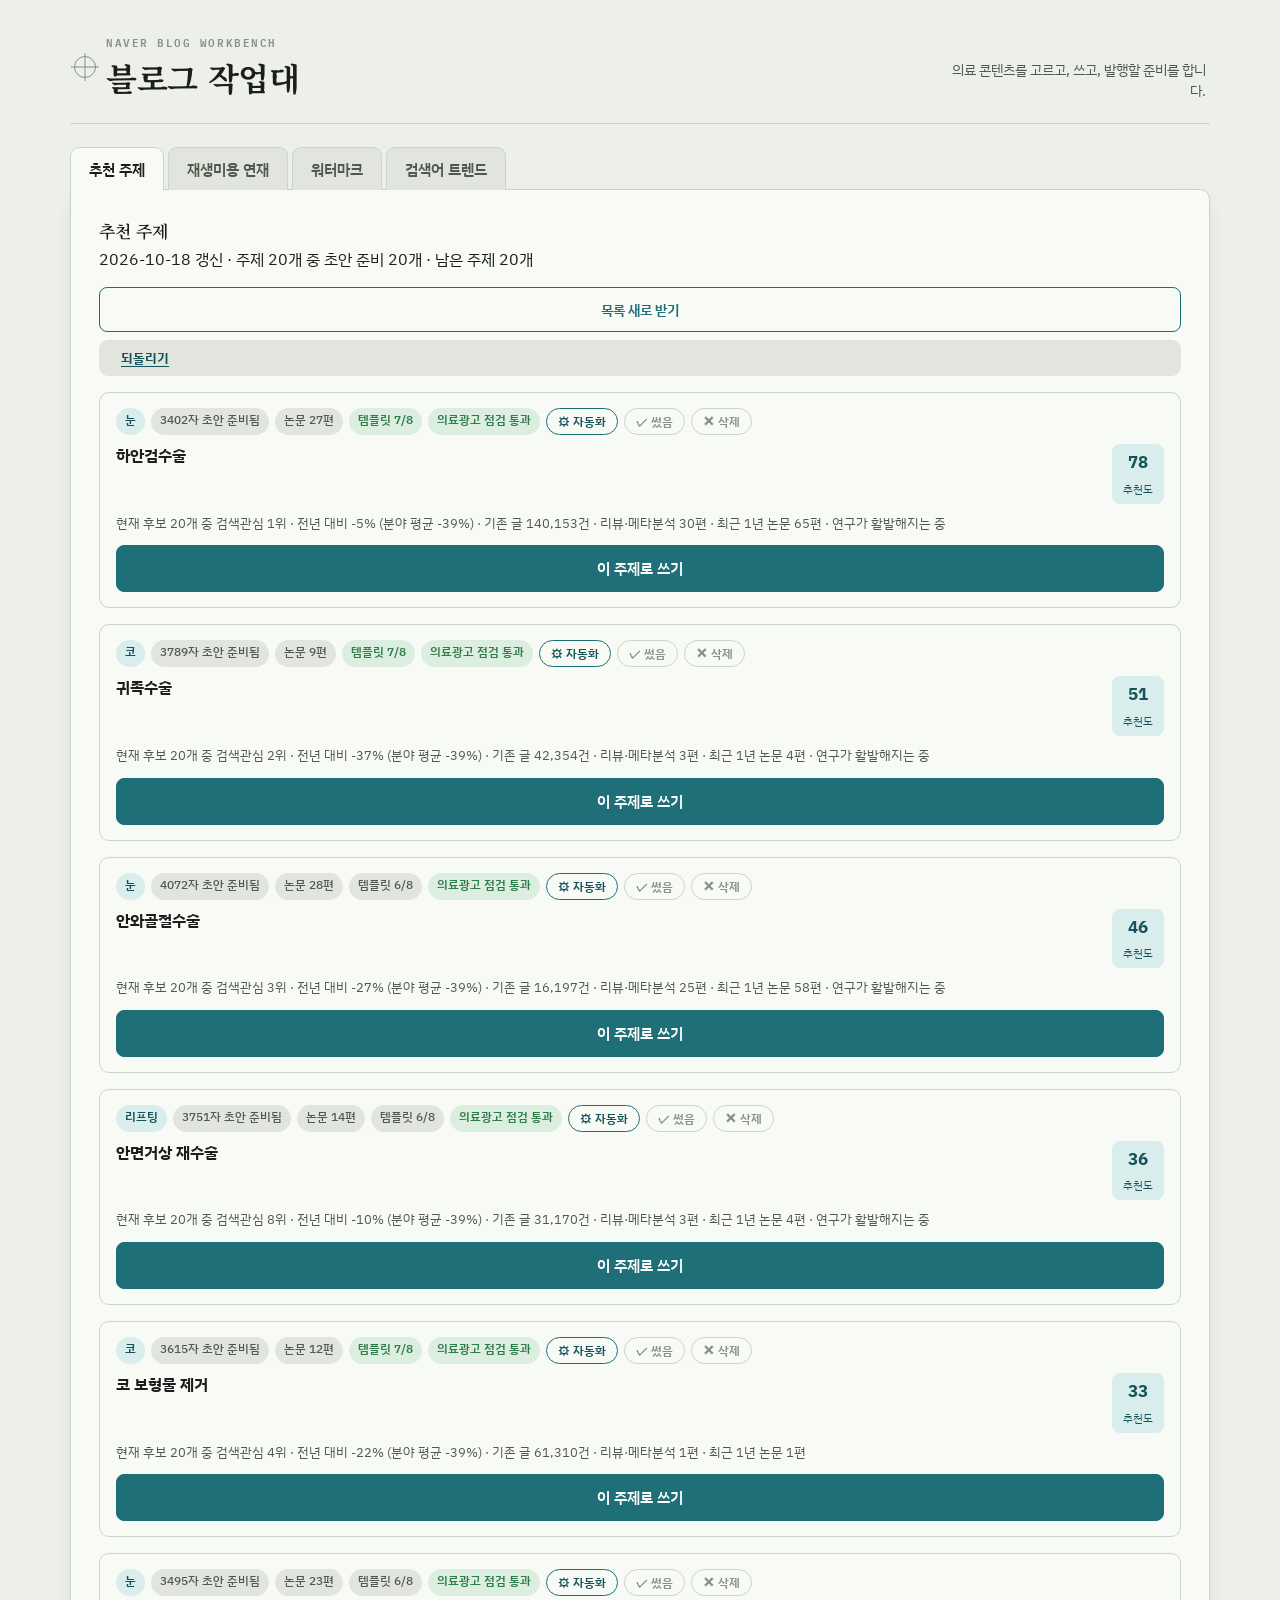
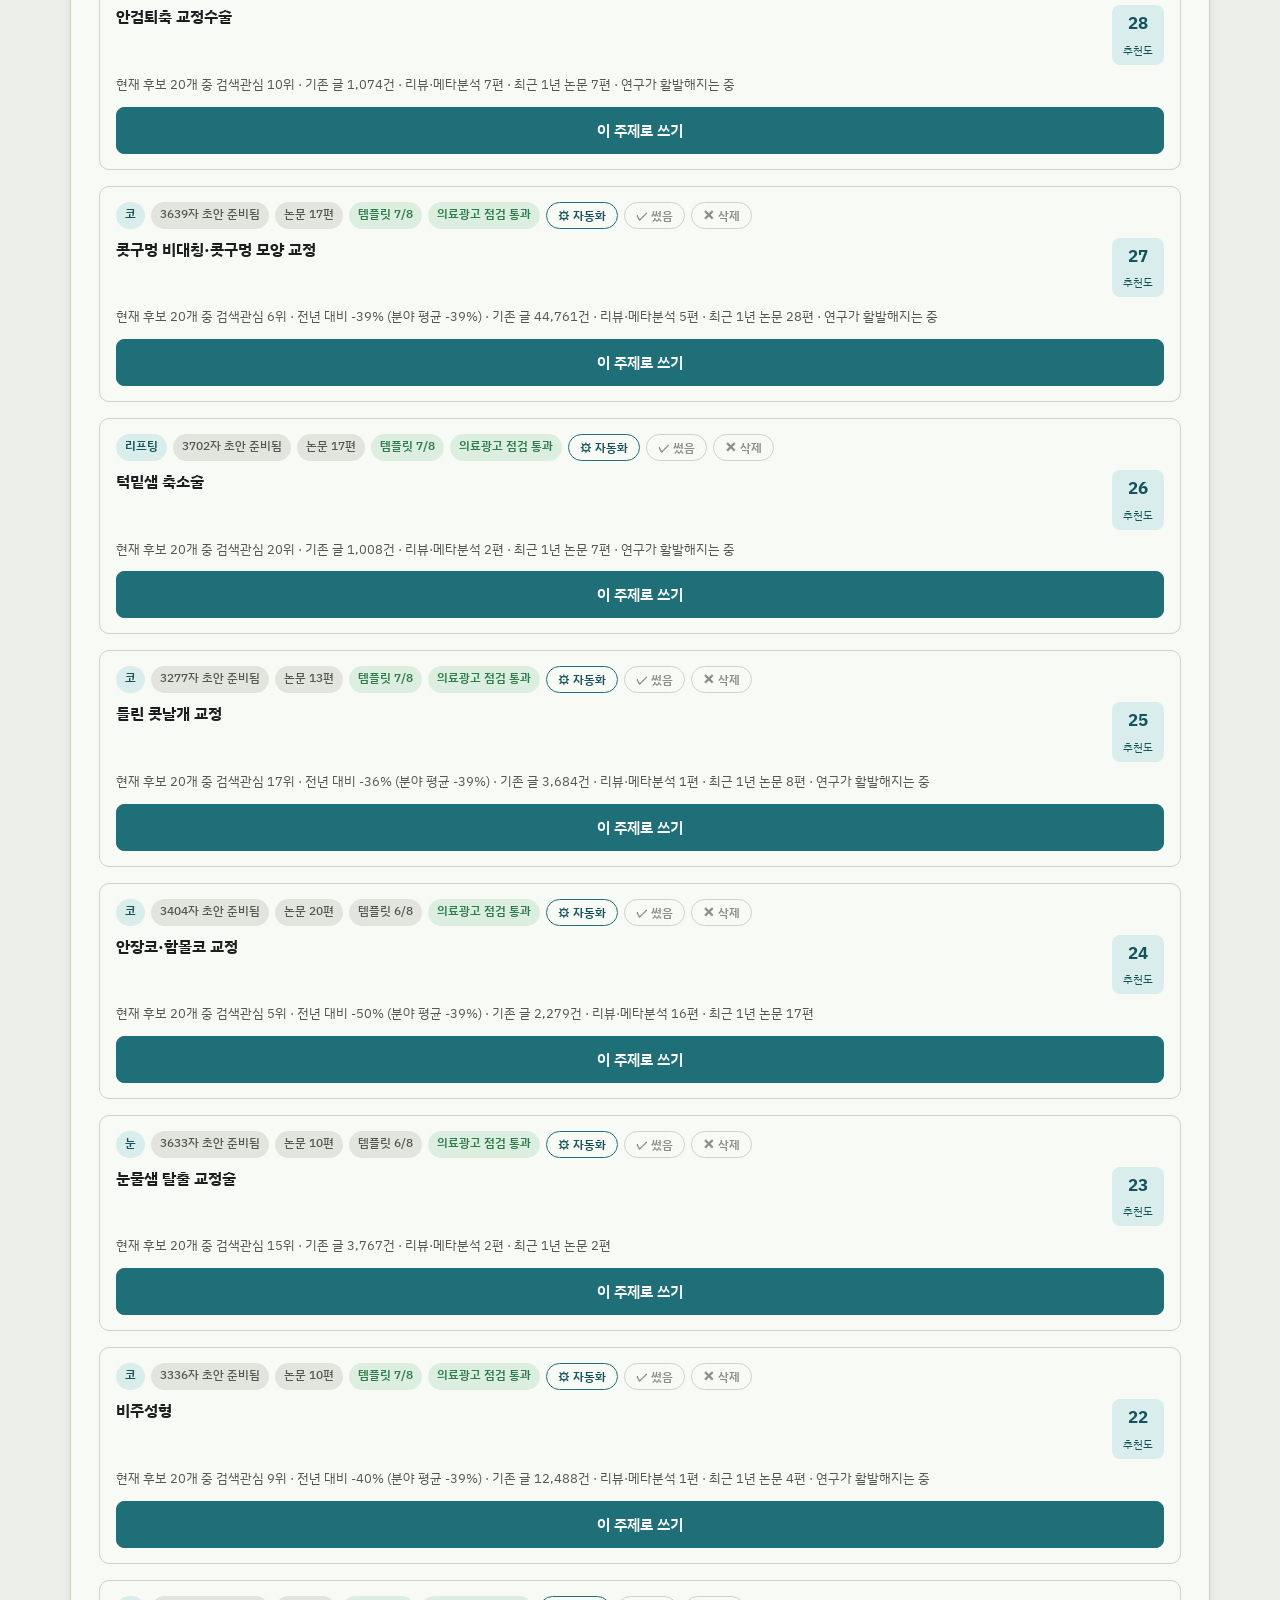
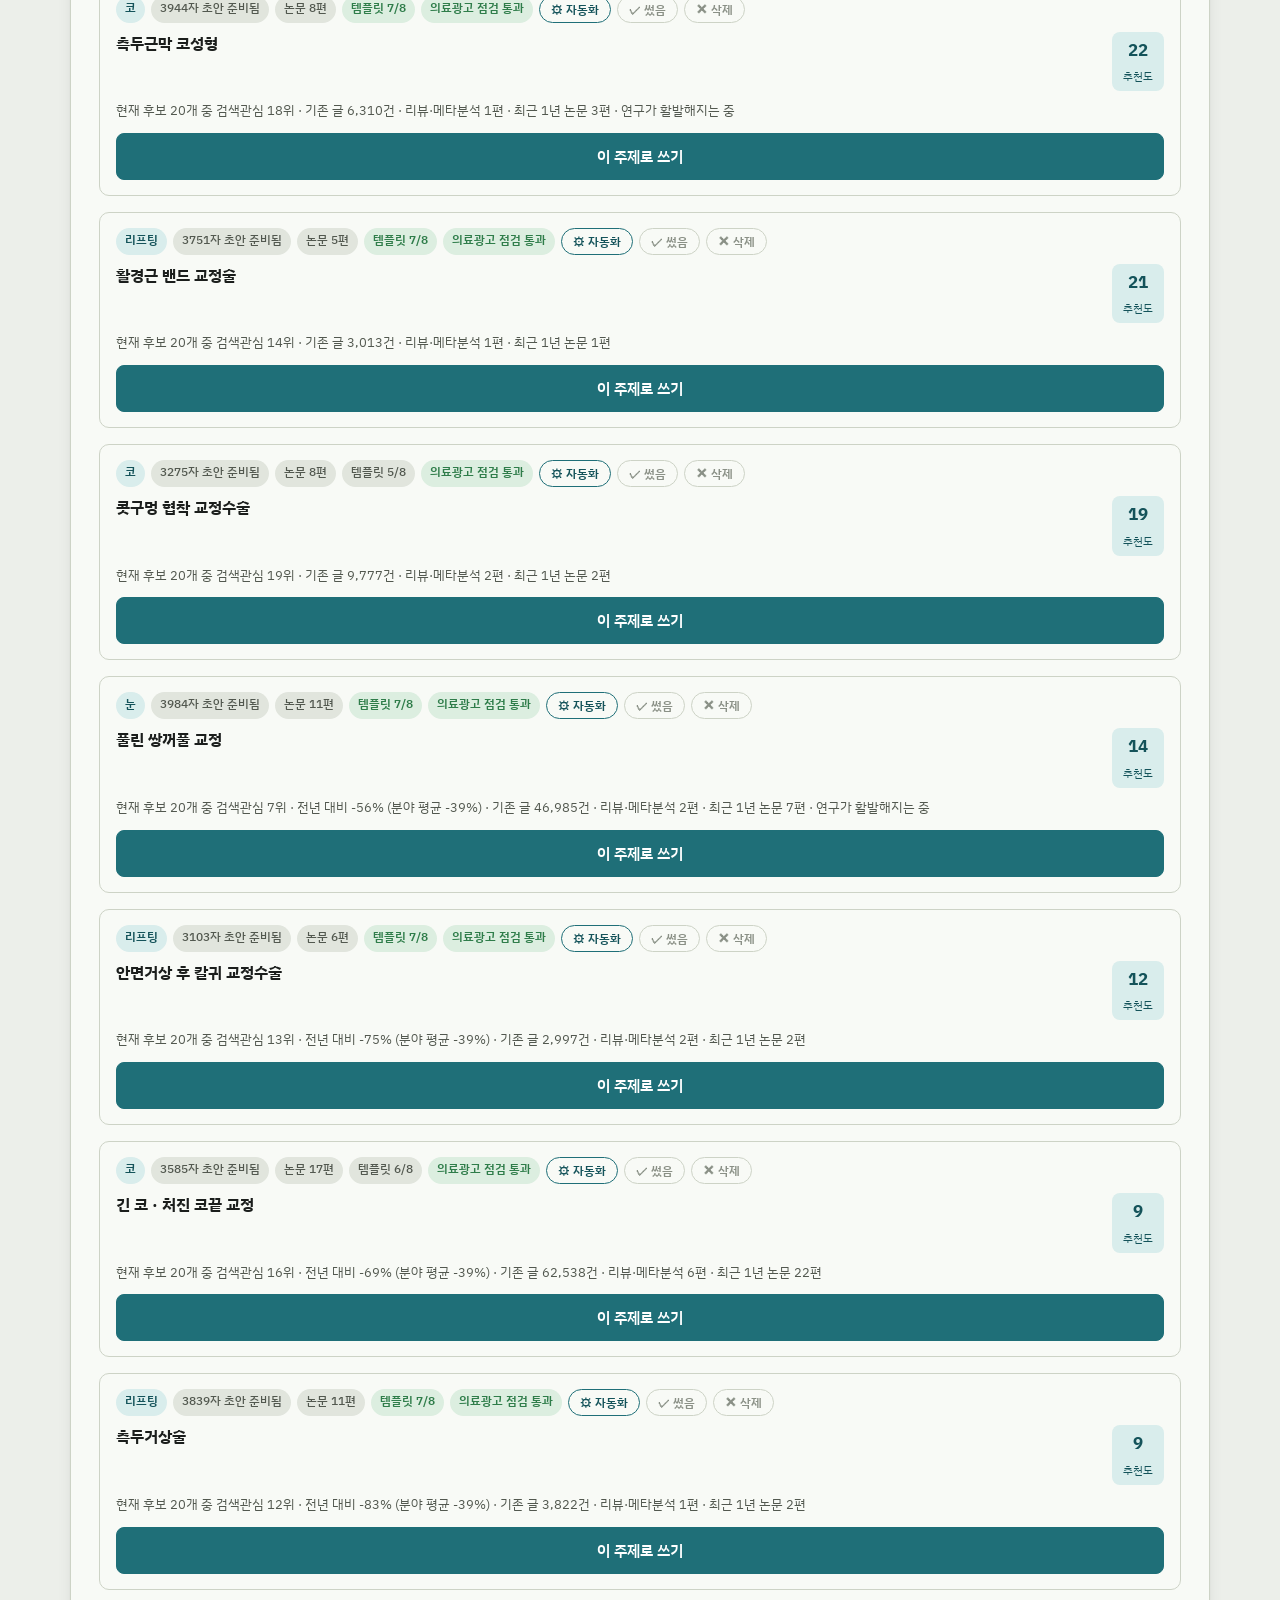
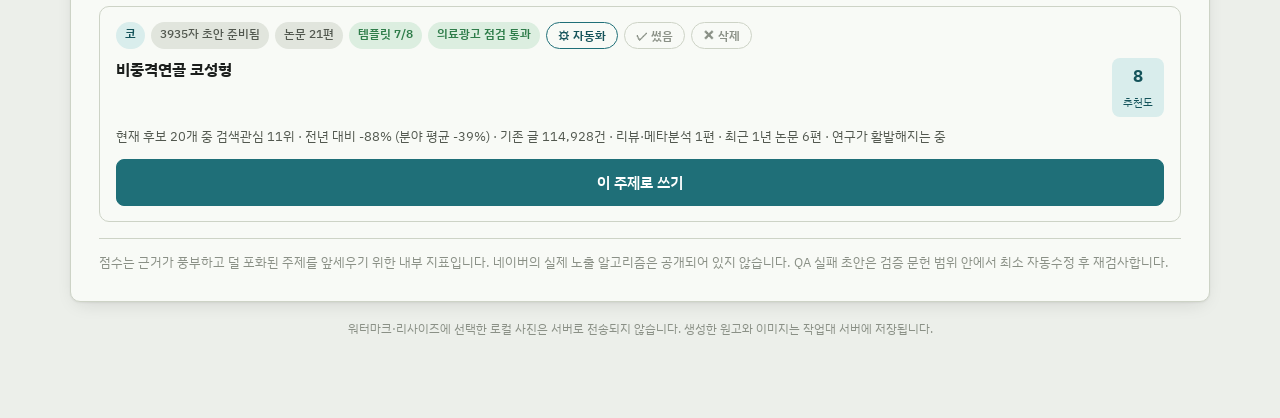
==== commit 454bacff: "Clarify series controls and stored assets" ====
--- a/index.html
+++ b/index.html
@@ -1445,7 +1445,7 @@
 
   </main>
 
-  <footer class="note">모든 처리는 이 화면 안에서만 이루어지며, 사진은 서버로 전송되지 않습니다.</footer>
+  <footer class="note">워터마크·리사이즈에 선택한 로컬 사진은 서버로 전송되지 않습니다. 생성한 원고와 이미지는 작업대 서버에 저장됩니다.</footer>
 </div>
 
 <script>
@@ -4958,7 +4958,7 @@
 })();
 </script>
 
-<script src="regenerative.js"></script>
+<script src="regenerative.js?v=3"></script>
 <script>
 /* The service worker is cache-first, which is what makes the app open
    instantly offline — but it also means an installed copy will serve last
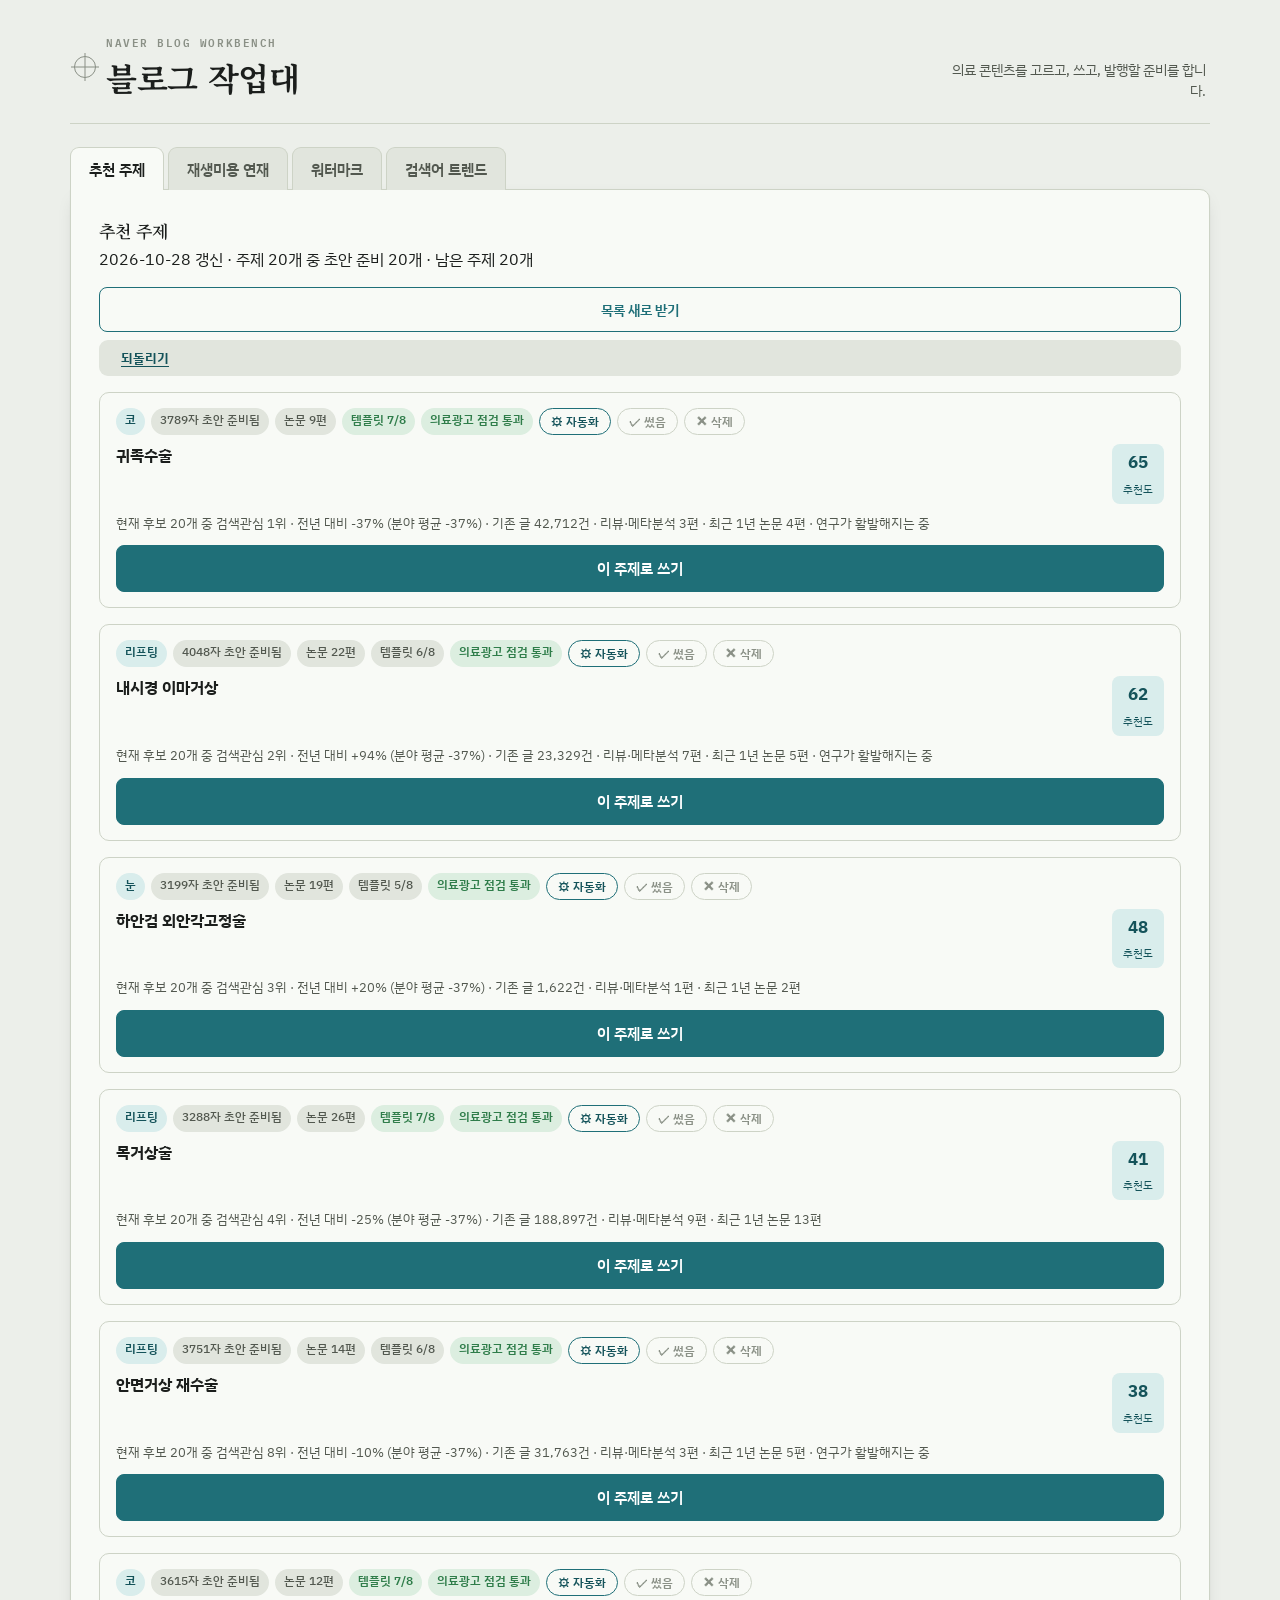
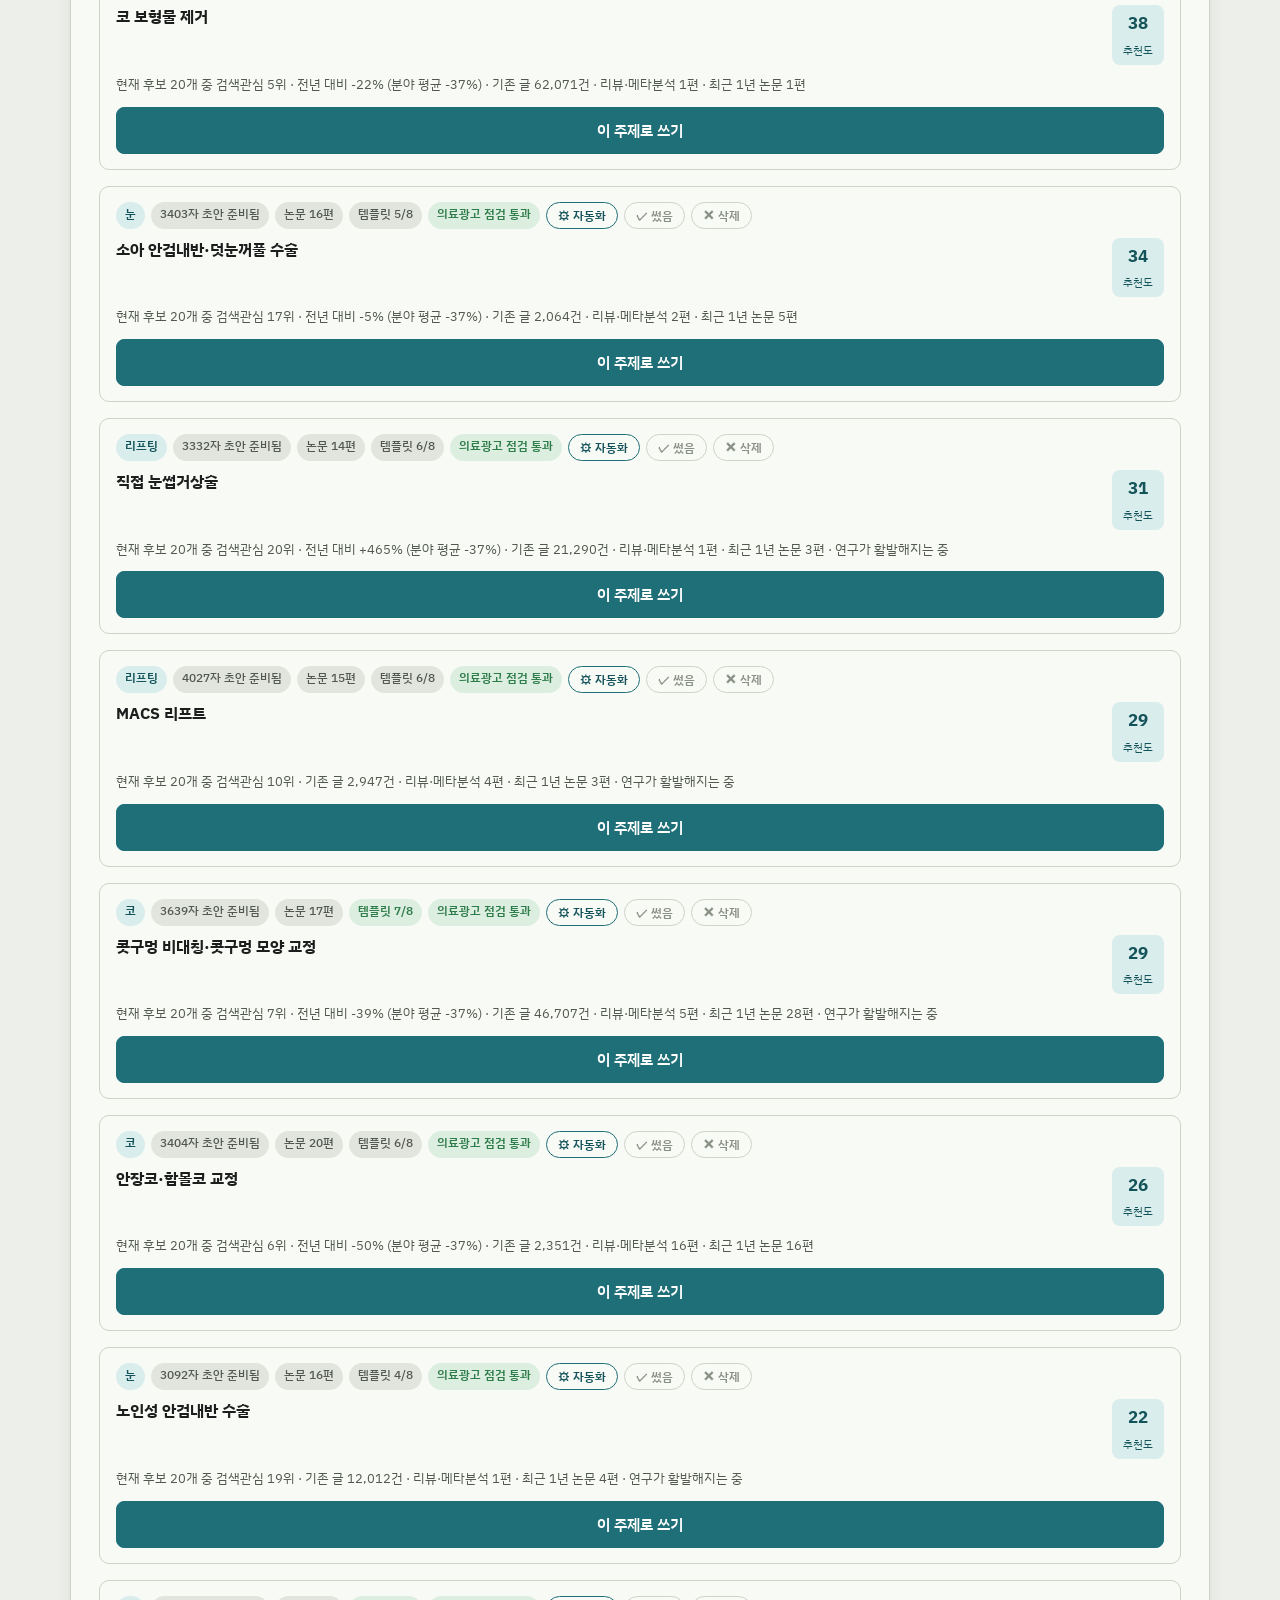
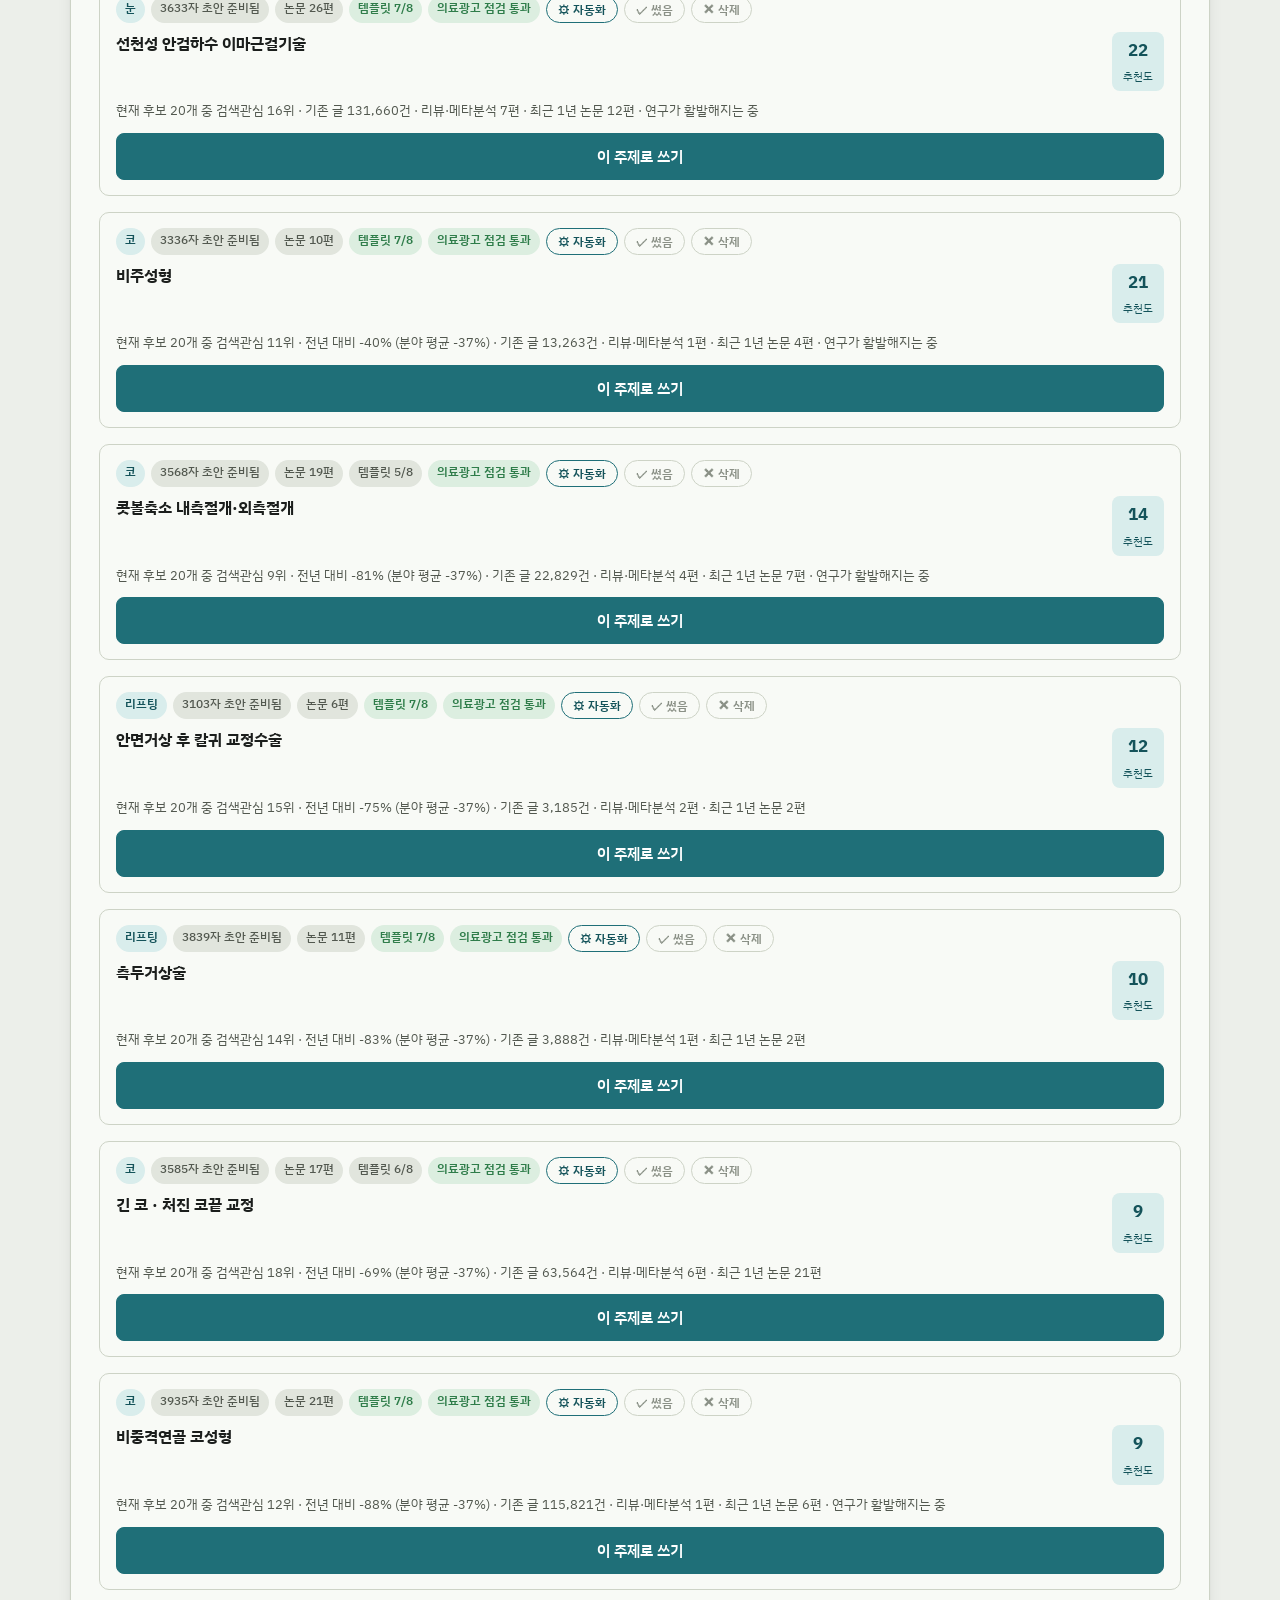
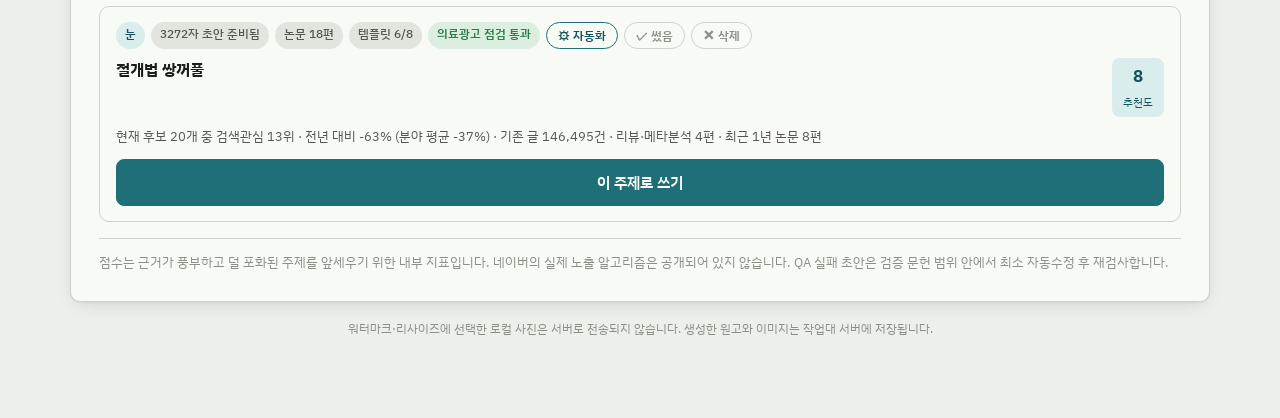
==== commit ea528f0f: "Use single line breaks in references and author profile" ====
--- a/index.html
+++ b/index.html
@@ -1539,7 +1539,7 @@
      두 번 해야 하고, 실제로 한쪽을 빠뜨린 채 발행되기 쉽다. 화면에 보이는 것과
      복사되는 것이 어긋나면 안 되므로, 목록 요소가 아니라 본문과 같은 평문 줄로
      이어 붙인다 (.draft-body 는 pre-wrap 이다). */
-  var FACE_READER_SIGNATURE = "작성자 | 성형외과 전문의 facereader\n전문분야 | 눈성형•코성형•안면거상\n\n본 글은 성형외과 전문의가 의학 문헌과 실제 임상 경험을 바탕으로 직접 작성합니다.\n내용의 이해를 돕기 위해 일부 삽화 및 설명 이미지는 AI를 활용하여 제작하였습니다.\n궁금하신 점이나 추가로 알고 싶은 내용이 있다면 댓글로 남겨주세요. 확인 후 가능한 범위에서 답변드리겠습니다.";
+  var FACE_READER_SIGNATURE = "작성자 | 성형외과 전문의 facereader\n전문분야 | 눈성형•코성형•안면거상\n본 글은 성형외과 전문의가 의학 문헌과 실제 임상 경험을 바탕으로 직접 작성합니다.\n내용의 이해를 돕기 위해 일부 삽화 및 설명 이미지는 AI를 활용하여 제작하였습니다.\n궁금하신 점이나 추가로 알고 싶은 내용이 있다면 댓글로 남겨주세요. 확인 후 가능한 범위에서 답변드리겠습니다.";
   function draftFullText(body, sources){
     var text = String(body || "").trim();
     // 생성 원고의 참고문헌 뒤에는 이미지 제작 메모와 서명이 붙어 있다. 화면용
@@ -1547,11 +1547,11 @@
     // 참고문헌도 아래에서 한 번만 다시 붙인다.
     text = text.replace(/\n#{2,3}\s*참고\s*문헌[\s\S]*$/i, "").trim();
     // Only remove the known trailing author block; preserve unrelated body text.
-    text = text.replace(/(?:^|\n)작성자\s*\|\s*(?:Face Reader · 성형외과 전문의|성형외과 전문의 facereader)\s*\n전문분야\s*\|[^\n]*(?:\n\s*\n(?:본 글은[^\n]*)(?:\n내용의 이해를[^\n]*)?(?:\n궁금하신 점이나[^\n]*)?)?\s*$/, "").trim();
+    text = text.replace(/(?:^|\n)작성자\s*\|\s*(?:Face Reader · 성형외과 전문의|성형외과 전문의 facereader)\s*\n전문분야\s*\|[^\n]*(?:\n\s*\n|\n)(?:본 글은[^\n]*)(?:\n내용의 이해를[^\n]*)?(?:\n궁금하신 점이나[^\n]*)?\s*$/, "").trim();
     var list = sources || [];
     if(list.length && !/(?:^|\n)\[참고 문헌\]/.test(text))
       text += "\n\n[참고 문헌]\n" + list.join("\n");
-    return text + "\n\n" + FACE_READER_SIGNATURE;
+    return text + "\n" + FACE_READER_SIGNATURE;
   }
   function draftBodyHtml(body, sources){
     return draftFullText(body, sources).split("\n").map(function(line){
